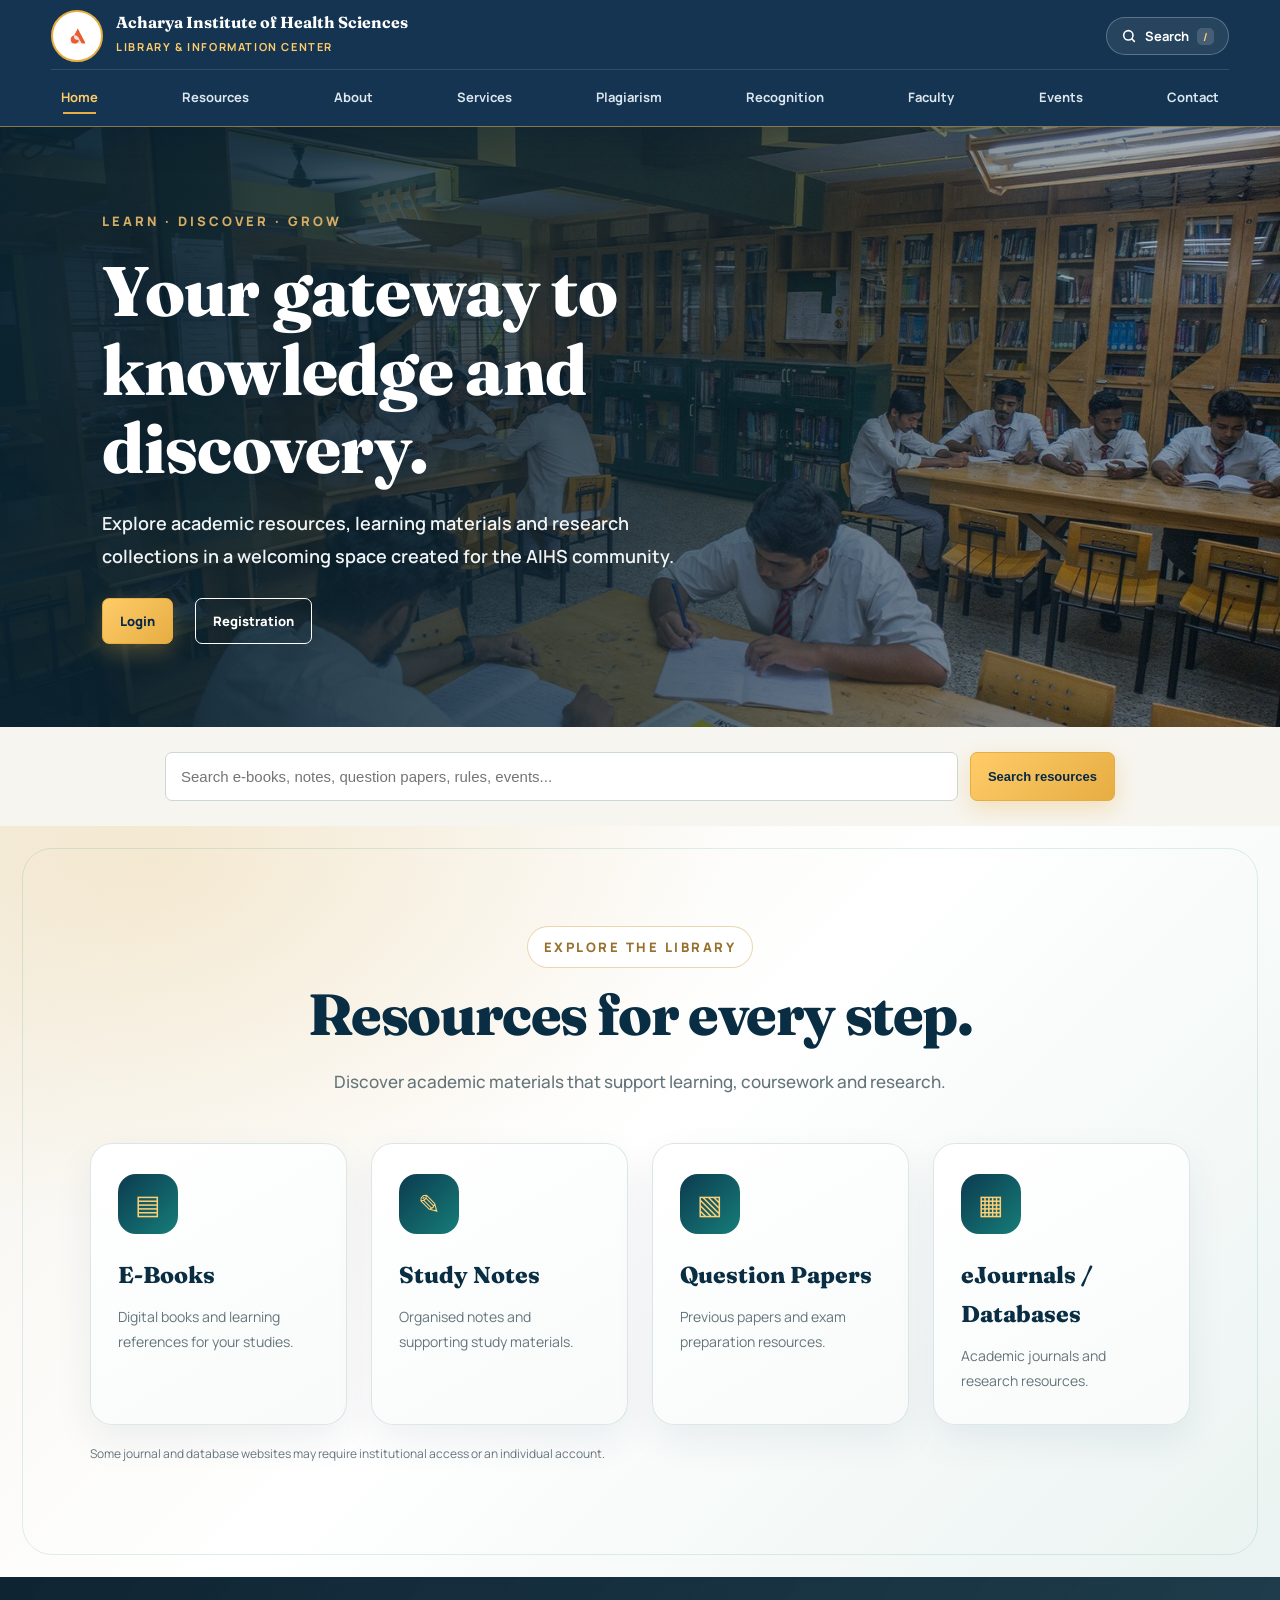
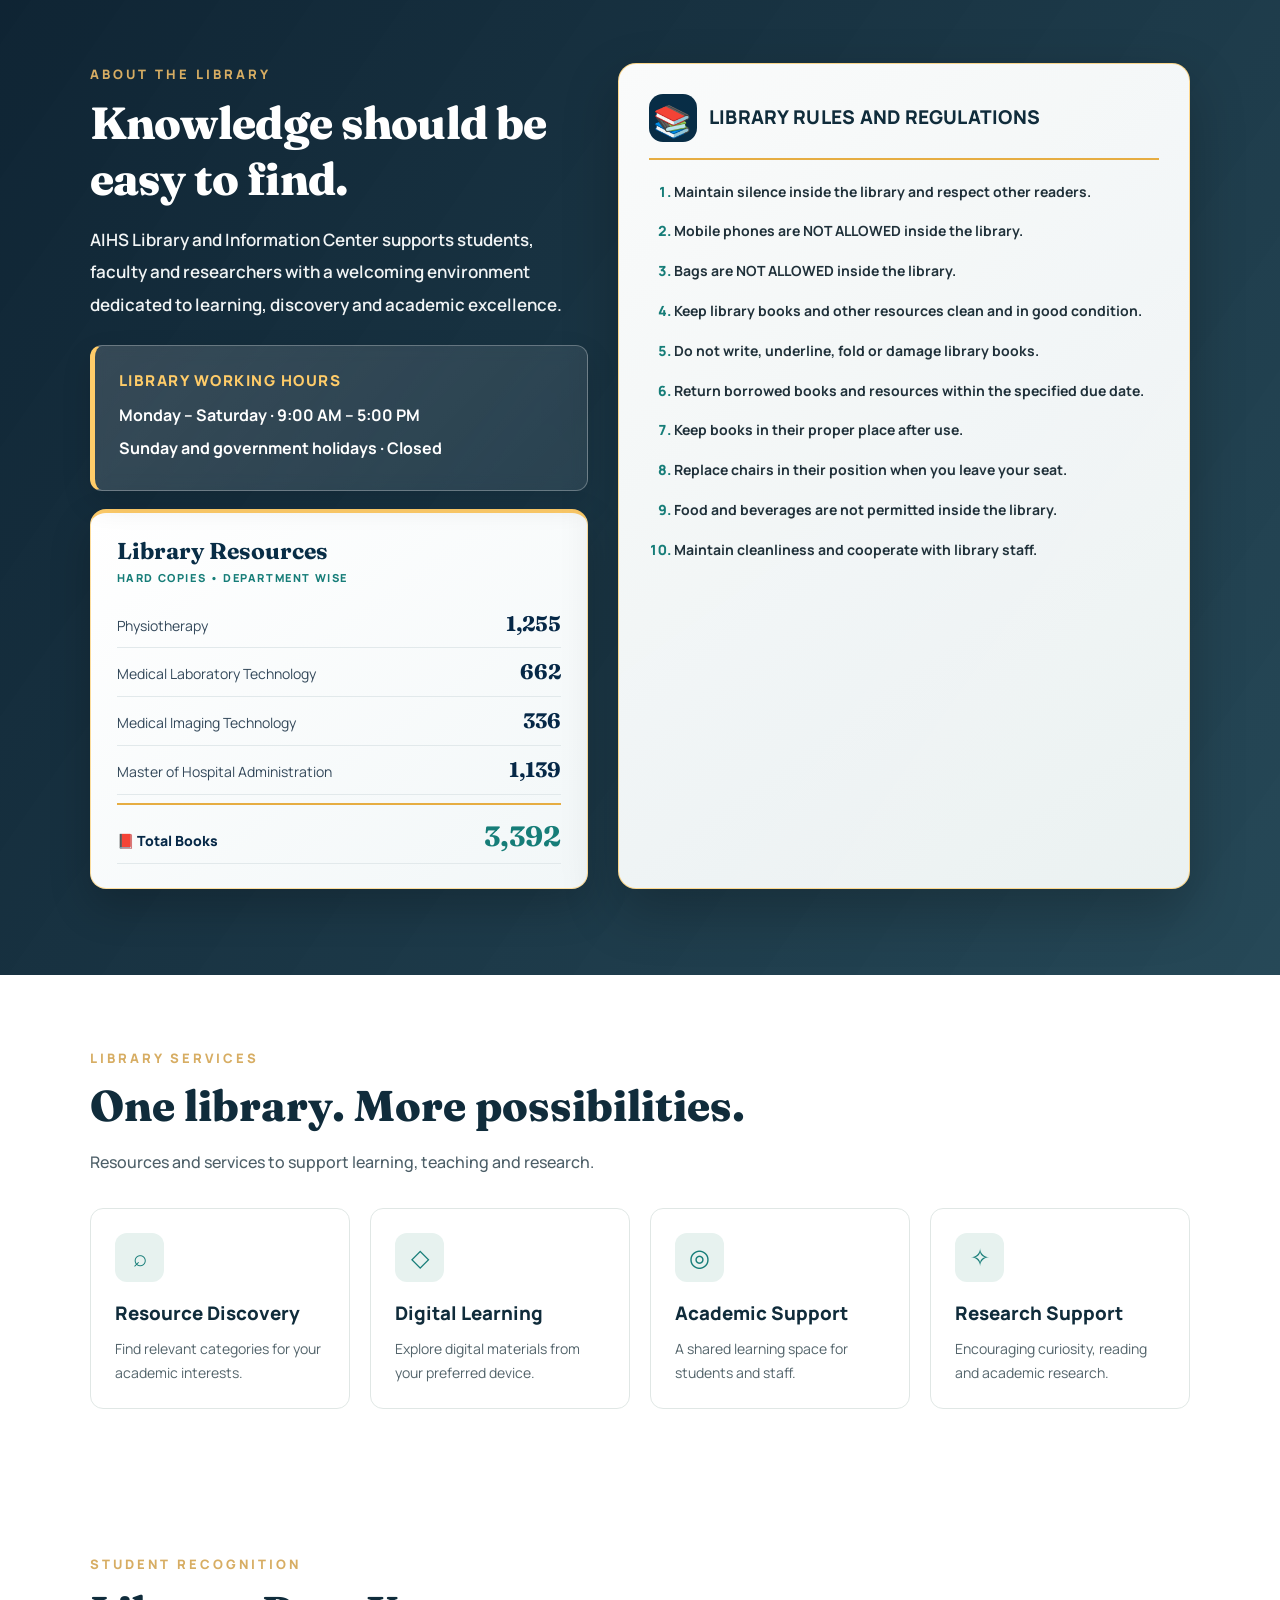
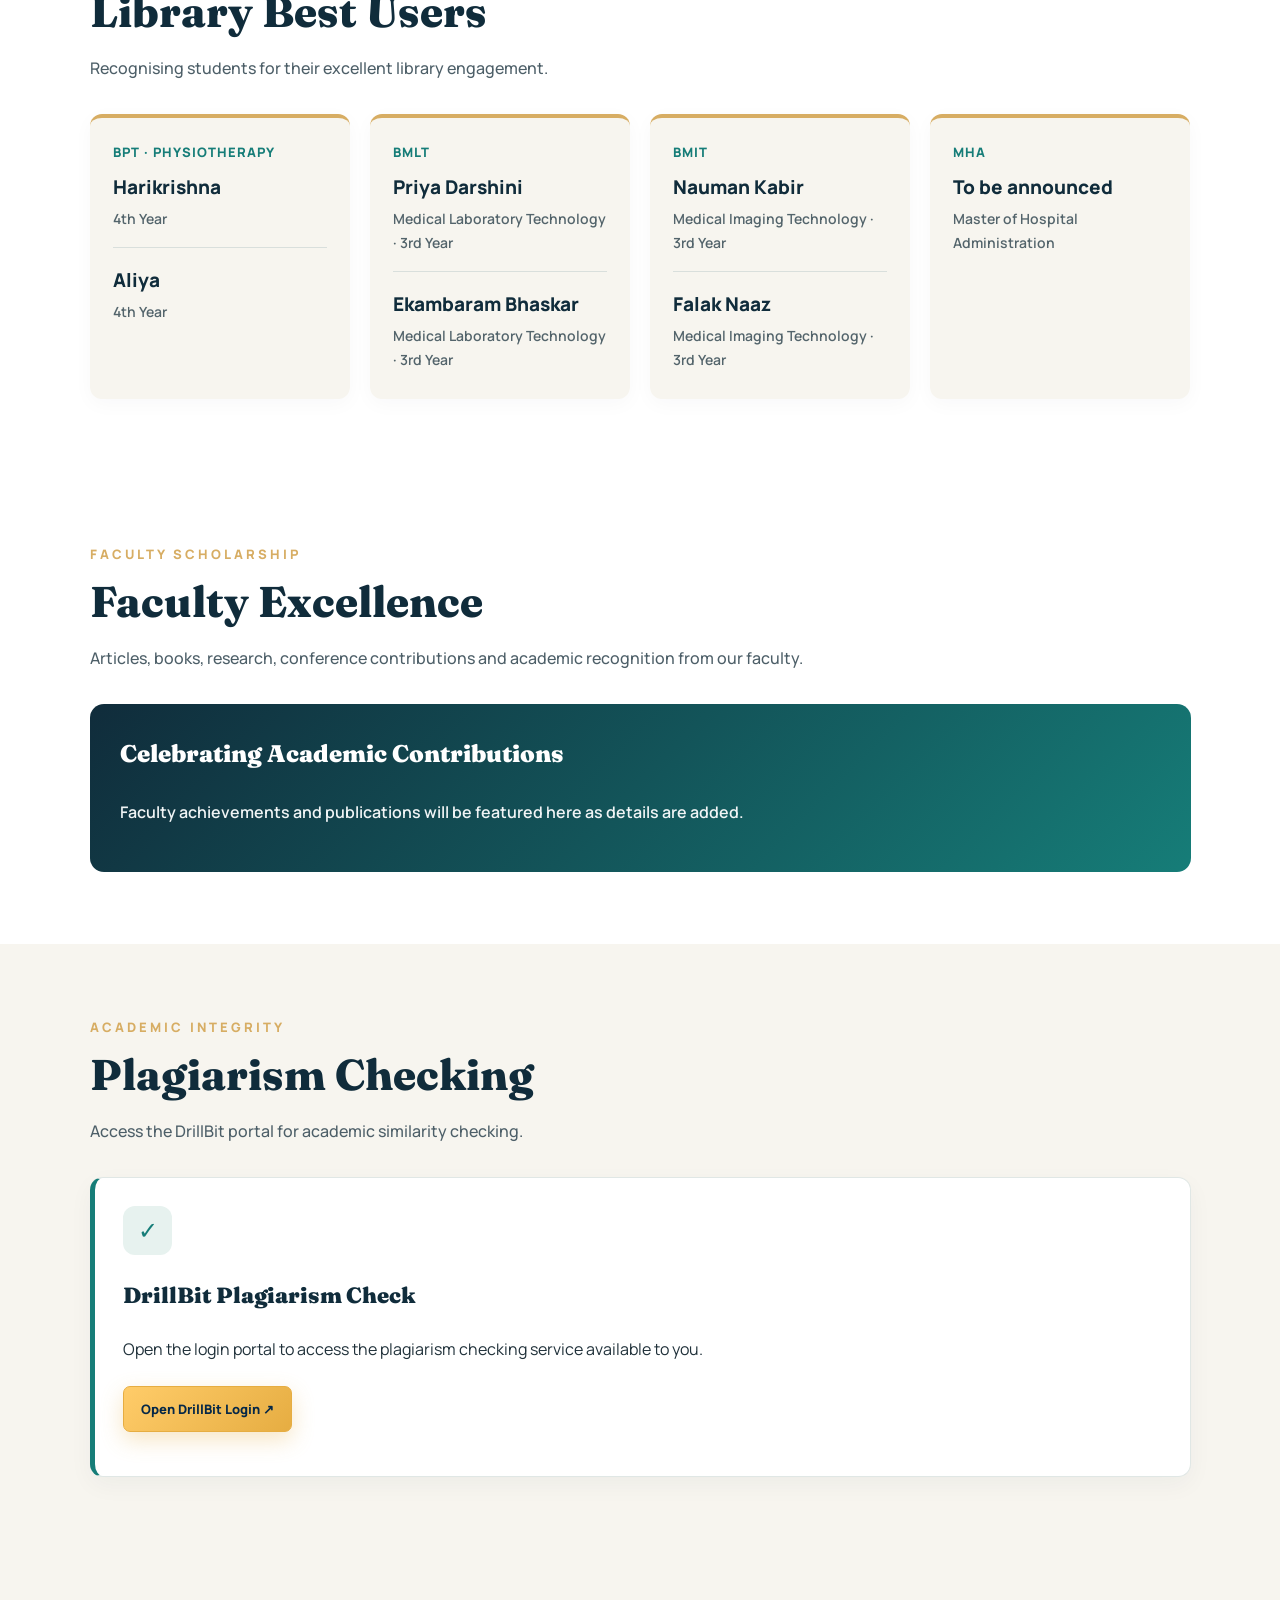
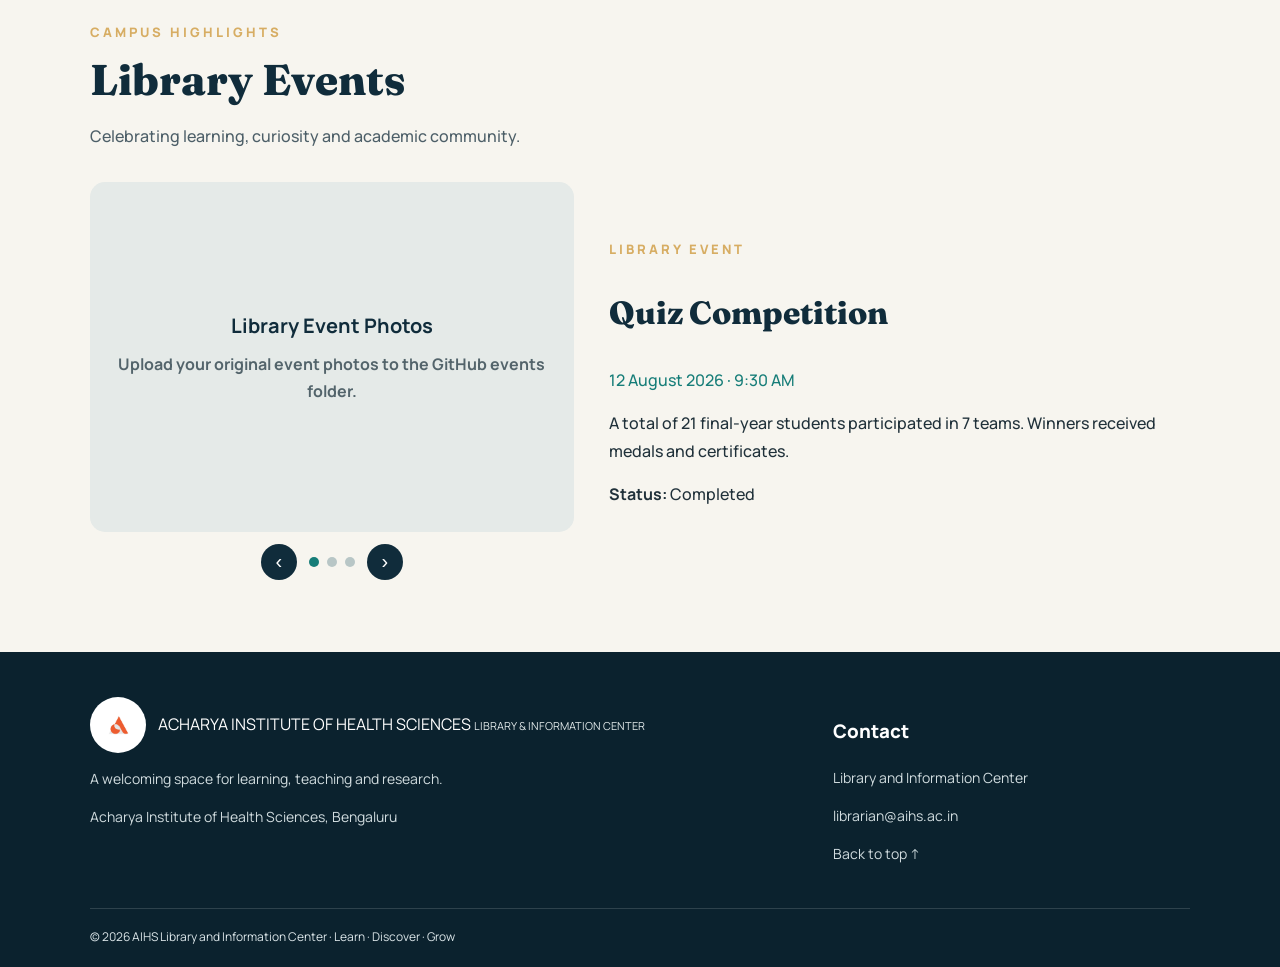
==== index.html @ c8bafb94 "Render latest admin event updates on homepage" ====
<!DOCTYPE html>
<html lang="en">
<head>
<meta charset="UTF-8">
<meta name="viewport" content="width=device-width, initial-scale=1.0">
<meta name="theme-color" content="#102c3b">
<meta name="description" content="Acharya Institute of Health Sciences Library and Information Center">
<title>AIHS Library and Information Center</title>

<style>
:root {
  --navy:#102c3b;
  --teal:#167d78;
  --gold:#d7ad63;
  --cream:#f7f5ef;
  --ink:#20313a;
  --muted:#687780;
}
* { box-sizing:border-box; }
html { scroll-behavior:smooth; scroll-padding-top:140px; }
body {
  margin:0;
  font-family:Arial,Helvetica,sans-serif;
  color:var(--ink);
  background:#fff;
  line-height:1.7;
}
a { color:inherit; text-decoration:none; }
img { max-width:100%; }

/* SHARED BUTTONS */
.btn,.nav-cta {
  display:inline-block;
  padding:11px 17px;
  background:var(--teal);
  color:#fff;
  border:1px solid var(--teal);
  border-radius:7px;
  font-size:13px;
  font-weight:800;
  cursor:pointer;
}
.nav-cta.outline {
  background:#fff;
  color:var(--navy);
  border-color:#cbd8d7;
}
.btn:hover,.nav-cta:hover { filter:brightness(.92); }

/* HERO */
.hero {
  min-height:550px;
  padding:80px 8%;
  display:flex;
  align-items:center;
  color:white;
  background:
    linear-gradient(90deg,rgba(10,35,48,.93),rgba(10,35,48,.68),rgba(10,35,48,.25)),
    url("hero1.jpg") center/cover no-repeat;
}
.hero-content { max-width:700px; }
.eyebrow {
  font-size:13px;
  letter-spacing:3px;
  font-weight:900;
  color:var(--gold);
  text-transform:uppercase;
}
h1 {
  font-family:Georgia,serif;
  font-size:clamp(40px,6vw,70px);
  line-height:1.12;
  letter-spacing:-.7px;
  font-weight:800;
  margin:20px 0;
}
.hero p {
  font-size:18px;
  line-height:1.8;
  font-weight:600;
  color:#f0f4f5;
  max-width:600px;
}
.btn.secondary {
  background:transparent;
  border-color:#fff;
  margin-left:8px;
}

/* GENERAL SECTIONS */
section { padding:72px 7%; }
.section-head {
  max-width:780px;
  margin-bottom:32px;
}
.section-head h2 {
  font-family:Georgia,serif;
  color:var(--navy);
  font-size:clamp(30px,4vw,43px);
  font-weight:800;
  line-height:1.25;
  margin:10px 0;
}
.section-head p {
  color:#4d5f68;
  font-size:16px;
  font-weight:500;
}
.search-band { padding:25px 7%; background:var(--cream); }
.search-box {
  max-width:950px;
  margin:auto;
  display:flex;
  gap:12px;
}
.search-box input {
  flex:1;
  min-width:0;
  padding:15px;
  border:1px solid #cbd8d7;
  border-radius:7px;
  font-size:15px;
}
.grid {
  display:grid;
  grid-template-columns:repeat(4,minmax(0,1fr));
  gap:20px;
}
.card {
  border:1px solid #e0e7e5;
  border-radius:13px;
  padding:24px;
  background:white;
  transition:transform .2s,box-shadow .2s;
}
.card:hover {
  transform:translateY(-4px);
  box-shadow:0 14px 35px #102c3b14;
}
.card-icon {
  width:49px;
  height:49px;
  display:grid;
  place-items:center;
  background:#e7f2ef;
  color:var(--teal);
  border-radius:12px;
  font-size:24px;
}
.card h3 {
  color:var(--navy);
  margin:16px 0 7px;
  font-weight:800;
}
.card p { font-size:14px; color:#53646b; margin:0; }
.notice { font-size:12px; color:var(--muted); margin-top:20px; }

/* ABOUT: LIBRARY IMAGE AS BACKGROUND */
.about-section {
  position:relative;
  isolation:isolate;
  background:
    linear-gradient(120deg,rgba(8,30,42,.94),rgba(8,30,42,.82)),
    url("https://images.unsplash.com/photo-1521587760476-6c12a4b040da?auto=format&fit=crop&w=1800&q=90")
    center/cover no-repeat;
  color:white;
}
.about-layout {
  display:grid;
  grid-template-columns:1fr 1.15fr;
  gap:38px;
  align-items:start;
}
.about-section .section-head h2 {
  color:#fff;
  font-size:clamp(32px,4vw,45px);
}
.about-section .section-head p {
  color:#f1f4f5;
  font-size:17px;
  font-weight:600;
  line-height:1.9;
}
.about-section .eyebrow { color:var(--gold); }
.hours {
  background:rgba(255,255,255,.10);
  border:1px solid #ffffff65;
  border-left:5px solid var(--gold);
  border-radius:12px;
  padding:25px;
  margin-top:25px;
  color:white;
  font-size:16px;
  font-weight:700;
}
.hours strong {
  display:block;
  color:var(--gold);
  font-size:19px;
  font-weight:900;
  margin-bottom:8px;
}
.hours p { margin:6px 0; }
.rules-board {
  background:rgba(255,255,255,.97);
  color:var(--ink);
  border:3px solid var(--gold);
  border-radius:14px;
  padding:26px;
  box-shadow:0 12px 32px #0003;
}
.rules-heading {
  display:flex;
  align-items:center;
  gap:12px;
  padding-bottom:16px;
  margin-bottom:12px;
  border-bottom:3px solid var(--gold);
}
.rules-icon { font-size:31px; }
.rules-heading h3 {
  color:var(--navy);
  font-size:20px;
  line-height:1.4;
  font-weight:900;
  margin:0;
}
.rules-board ol { padding-left:25px; margin:0; }
.rules-board li {
  padding:7px 0 7px 5px;
  color:#20313a;
  font-size:15px;
  line-height:1.7;
  font-weight:700;
}
.rules-board li::marker {
  color:var(--teal);
  font-weight:900;
}

/* BEST USERS */
.recognition { background:#fff; }
.user-card {
  background:var(--cream);
  border-radius:12px;
  padding:23px;
  border-top:4px solid var(--gold);
  box-shadow:0 5px 20px #102c3b08;
}
.user-card h3 {
  margin:8px 0 0;
  color:var(--navy);
  font-size:19px;
  font-weight:800;
}
.user-card p {
  margin:4px 0;
  color:#53646b;
  font-size:14px;
  font-weight:600;
}
.rank {
  color:var(--teal);
  font-size:13px;
  font-weight:900;
  letter-spacing:1px;
}
hr { border:0; border-top:1px solid #d9dfdc; margin:16px 0; }

/* FACULTY AND PLAGIARISM */
.faculty-panel {
  padding:30px;
  border-radius:14px;
  background:linear-gradient(135deg,#102c3b,#167d78);
  color:white;
}
.faculty-panel h3 {
  margin-top:0;
  font-size:24px;
  font-weight:900;
}
.faculty-panel p {
  color:#f0f4f5;
  font-size:16px;
  font-weight:600;
}
.plagiarism-panel {
  background:#fff;
  border:1px solid #e0e7e5;
  border-left:5px solid var(--teal);
  border-radius:13px;
  padding:28px;
  box-shadow:0 8px 25px #102c3b0b;
}
.plagiarism-panel h3 {
  color:var(--navy);
  font-size:22px;
  font-weight:900;
}

/* EVENTS: ORIGINAL FORMAT - IMAGE LEFT, DETAILS RIGHT */
.events-section { background:var(--cream); }
.event {
  display:grid;
  grid-template-columns:1fr 1.2fr;
  gap:35px;
  align-items:center;
}
.event-photo-frame {
  width:100%;
  height:350px;
  background:#e5eae8;
  border-radius:15px;
  overflow:hidden;
  position:relative;
}
.event-photo {
  width:100%;
  height:100%;
  display:none;
  object-fit:cover;
}
.event-photo.active { display:block; }
.event-photo-missing {
  width:100%;
  height:100%;
  padding:25px;
  display:flex;
  flex-direction:column;
  justify-content:center;
  align-items:center;
  text-align:center;
  color:#53646b;
  font-weight:700;
  background:#e5eae8;
}
.event-photo-missing strong {
  font-size:20px;
  color:var(--navy);
  margin-bottom:8px;
}
.event-photo-controls {
  display:flex;
  align-items:center;
  justify-content:center;
  gap:12px;
  padding-top:12px;
}
.event-photo-controls button {
  border:0;
  border-radius:50%;
  width:36px;
  height:36px;
  background:var(--navy);
  color:#fff;
  font-size:20px;
  cursor:pointer;
}
.event-dots { display:flex; gap:8px; }
.event-dot {
  width:10px!important;
  height:10px!important;
  padding:0;
  background:#b8c6c6!important;
}
.event-dot.active { background:var(--teal)!important; }
.event h2 {
  color:var(--navy);
  font-family:Georgia,serif;
  font-size:32px;
  font-weight:800;
}
.event-date { color:var(--teal); font-weight:900; font-size:16px; }
.event-details p { font-size:16px; font-weight:500; }

/* SERVICES */
.services-section { background:white; }

/* FOOTER */
footer {
  background:#0b222e;
  color:#dce6e9;
  padding:45px 7% 20px;
}
.footer-grid {
  display:grid;
  grid-template-columns:2fr 1fr;
  gap:30px;
}
footer h3 { color:white; font-weight:900; }
footer p,footer a { font-size:14px; color:#d1dcdf; }
footer .brand { color:white; }
footer .brand-title { color:white; font-size:16px; }
footer .brand small { color:#e0e8e9; font-size:11px; }
.copyright {
  border-top:1px solid #ffffff25;
  margin-top:28px;
  padding-top:18px;
  font-size:12px;
}
.no-results { display:none; color:#a33; font-size:14px; }

@media(max-width:1100px) {
  .grid { grid-template-columns:repeat(2,minmax(0,1fr)); }
}
@media(max-width:760px) {
  section { padding:50px 6%; }
  .hero { min-height:470px; padding:55px 6%; }
  .hero p { font-size:16px; }
  .grid,.about-layout,.event,.footer-grid { grid-template-columns:1fr; }
  .search-box { flex-direction:column; }
  .search-box input,.search-box button { width:100%; }
  .btn.secondary { margin:10px 0 0; }
  .rules-board { padding:18px; }
  .rules-board li { font-size:14px; }
  .rules-heading h3 { font-size:17px; }
  .event-photo-frame { height:260px; }
  .event h2 { font-size:27px; }
  .about-layout { gap:25px; }
}



/* ===== PREMIUM HEADER, SEARCH, MOTION ===== */
html{scroll-padding-top:96px}
body{font-family:"Manrope",Arial,sans-serif}
.hero h1,.section-head h2,.event h2,.faculty-panel h3,.plagiarism-panel h3{font-family:"Fraunces",Georgia,serif}
.util{background:#031d35;color:#b9c7d3;font-size:12px}
.util-in{max-width:1500px;margin:auto;padding:7px 4%;display:flex;justify-content:space-between;gap:12px}
.util a:hover{color:#ffcc69}
.ph{position:sticky;top:0;z-index:1000;background:rgba(6,40,71,.94);backdrop-filter:blur(14px) saturate(140%);border-bottom:1px solid rgba(230,173,66,.55);box-shadow:0 10px 30px rgba(3,29,53,.25)}
.ph-in{max-width:1500px;margin:auto;padding:10px 4%;display:flex;align-items:center;gap:24px}
.ph-brand{display:flex;align-items:center;gap:13px;color:#fff;flex-shrink:0}
.ph-brand img{width:52px;height:52px;border-radius:50%;background:#fff;object-fit:contain;padding:3px;border:2px solid #e6ad42}
.ph-brand b{display:block;font-family:"Fraunces",Georgia,serif;font-size:16px;line-height:1.2}
.ph-brand small{color:#ffcc69;font-size:11px;letter-spacing:1.6px;text-transform:uppercase;font-weight:700}
.ph-nav{display:flex;gap:2px;margin:0 auto}
.ph-nav a{position:relative;padding:10px 12px;color:#dbe6ee;font-size:13.5px;font-weight:700;white-space:nowrap;transition:color .2s}
.ph-nav a::after{content:"";position:absolute;left:12px;right:100%;bottom:3px;height:2px;background:#e6ad42;transition:right .25s}
.ph-nav a:hover,.ph-nav a.on{color:#ffcc69}
.ph-nav a:hover::after,.ph-nav a.on::after{right:12px}
.ph-actions{display:flex;align-items:center;gap:10px;flex-shrink:0}
.ph-search{display:flex;align-items:center;gap:8px;padding:9px 14px;border:1px solid rgba(255,255,255,.25);border-radius:30px;background:rgba(255,255,255,.08);color:#fff;font:700 13px "Manrope",Arial,sans-serif;cursor:pointer;transition:background .2s}
.ph-search:hover{background:rgba(255,255,255,.18)}
.ph-search kbd{font:700 11px "Manrope",Arial,sans-serif;padding:1px 6px;border-radius:5px;background:rgba(255,255,255,.15);color:#ffcc69}
.ph-link{color:#fff;font-size:13.5px;font-weight:700;padding:9px 6px}
.ph-link:hover{color:#ffcc69}
.ph-cta{padding:10px 18px;border-radius:30px;background:linear-gradient(135deg,#ffcc69,#e6ad42);color:#062847;font-size:13.5px;font-weight:800;box-shadow:0 6px 18px rgba(230,173,66,.35);transition:transform .2s}
.ph-cta:hover{transform:translateY(-2px)}
.mobile-menu-btn,.mobile-nav{display:none}
footer .brand{display:flex;align-items:center;gap:12px}
footer .brand-logo{width:56px;height:56px;border-radius:50%;background:#fff;object-fit:contain;padding:3px}
footer .brand-copy{display:block}
@media(max-width:1180px){
 .ph-nav,.ph-link,.ph-cta{display:none}
 .ph-actions{margin-left:auto}
 .mobile-menu-btn{display:inline-flex;width:42px;height:42px;align-items:center;justify-content:center;border:1px solid rgba(230,173,66,.6);border-radius:10px;background:transparent;color:#ffcc69;font-size:22px;cursor:pointer}
 .mobile-nav.open{display:flex;flex-direction:column;padding:6px 5% 16px;border-top:1px solid rgba(255,255,255,.1)}
 .mobile-nav a{padding:13px 6px;color:#fff;font-weight:700;border-bottom:1px solid rgba(255,255,255,.08)}
}
@media(max-width:700px){.util{display:none}.ph-brand b{font-size:13px}.ph-brand small{font-size:9.5px;letter-spacing:1px}.ph-brand img{width:44px;height:44px}.ph-search .lbl,.ph-search kbd{display:none}.ph-search{padding:10px}.ph-in{gap:10px}}
.hero{min-height:600px}
.hero h1{text-shadow:0 2px 24px rgba(3,29,53,.5)}
.btn,.nav-cta{background:linear-gradient(135deg,#ffcc69,#e6ad42);border-color:#e6ad42;color:#062847;box-shadow:0 8px 22px rgba(230,173,66,.3);transition:transform .25s,box-shadow .25s}
.btn:hover{transform:translateY(-3px);filter:none}
.btn.secondary{background:transparent;color:#fff;box-shadow:none}
.sx{position:fixed;inset:0;z-index:2000;display:none;align-items:flex-start;justify-content:center;padding:11vh 16px 0;background:rgba(3,29,53,.6);backdrop-filter:blur(6px)}
.sx.open{display:flex}
.sx-box{width:100%;max-width:640px;background:#fff;border-radius:16px;box-shadow:0 30px 80px rgba(0,0,0,.4);overflow:hidden;border-top:4px solid #e6ad42}
.sx-box input{width:100%;border:0;outline:0;padding:20px 22px;font:600 17px "Manrope",Arial,sans-serif;color:#102b4c;border-bottom:1px solid #e6ebee}
.sx-list{max-height:52vh;overflow:auto;margin:0;padding:6px;list-style:none}
.sx-list li{display:flex;gap:12px;padding:11px 14px;border-radius:10px;cursor:pointer}
.sx-list li.on,.sx-list li:hover{background:#f7f1e3}
.sx-k{flex-shrink:0;min-width:78px;font-size:11px;font-weight:800;color:#167d78;padding-top:3px}
.sx-t{font-weight:800;color:#062847;font-size:15px;line-height:1.4}
.sx-d{font-size:13px;color:#5b6b75;line-height:1.5}
.sx-empty{padding:22px;color:#5b6b75;font-size:14px;cursor:default}
.rv{opacity:0;transform:perspective(1100px) rotateX(22deg) translateY(46px) scale(.97);transform-origin:50% 100%;transition:opacity .8s ease,transform .9s cubic-bezier(.2,.8,.2,1)}
.rv.in{opacity:1;transform:none}
.tilt{position:relative;transform-style:preserve-3d;transform:perspective(900px) rotateX(var(--rx,0deg)) rotateY(var(--ry,0deg));transition:transform .25s ease,box-shadow .25s;will-change:transform}
.tilt:hover{transform:perspective(900px) rotateX(var(--rx,0deg)) rotateY(var(--ry,0deg)) translateZ(14px);box-shadow:0 26px 50px rgba(6,40,71,.18)}
.tilt::before{content:"";position:absolute;inset:0;border-radius:inherit;pointer-events:none;opacity:0;transition:opacity .25s;background:radial-gradient(circle at var(--gx,50%) var(--gy,50%),rgba(230,173,66,.22),transparent 55%)}
.tilt:hover::before{opacity:1}
.tilt .card-icon{transform:translateZ(34px)}
.tilt h3,.tilt .rank{transform:translateZ(20px)}
@media(prefers-reduced-motion:reduce){.rv{opacity:1;transform:none;transition:none}.tilt,.tilt:hover{transform:none}}

/* PREMIUM RESOURCES SECTION */
#resources{position:relative;isolation:isolate;overflow:hidden;padding:100px 7%;background:radial-gradient(ellipse at 12% 5%,rgba(230,173,66,.18),transparent 36%),linear-gradient(135deg,#f5f3ec,#fff 48%,#eaf3f1)}
#resources:before{content:"";position:absolute;inset:22px;border:1px solid rgba(22,125,120,.13);border-radius:30px;pointer-events:none}
#resources .section-head{max-width:850px;margin:0 auto 46px;text-align:center}
#resources .eyebrow{display:inline-block;padding:9px 16px;border:1px solid #d7ad6380;border-radius:99px;background:#fff;color:#98702e;letter-spacing:2.5px}
#resources .section-head h2{font-size:clamp(38px,5vw,58px);color:#092d43;letter-spacing:-1.4px}
#resources .section-head p{font-size:17px;color:#64747a}
#resources .grid{max-width:1400px;margin:auto;gap:24px;position:relative}
#resources .card{min-height:245px;padding:30px 27px;border:1px solid #0d424f20;border-radius:22px;background:linear-gradient(150deg,#fff,#f8fbfa);box-shadow:0 15px 38px #06284712;position:relative;overflow:hidden}
#resources .card:hover{transform:translateY(-8px);border-color:#d7ad63;box-shadow:0 24px 55px #06284724}
#resources .card-icon{width:60px;height:60px;border-radius:18px;background:linear-gradient(135deg,#0c3b50,#167d78);color:#ffcf75;font-size:27px}
#resources .card h3{font-family:"Fraunces",Georgia,serif;font-size:23px;margin:22px 0 9px;color:#092d43}
#resources .card p{font-size:14px;line-height:1.8;color:#65757b}
.qr-panel{display:grid;grid-template-columns:1fr 130px;align-items:center;gap:14px}
.qr-panel h4{font-family:"Fraunces",Georgia,serif}
.qr-kicker{font-size:10px;letter-spacing:1.5px;font-weight:900;color:#b58a42}
.qr-panel .qr-copy p,.qr-panel p{font-size:13px;line-height:1.7}
.qr-panel ul{padding-left:18px;font-size:12px;line-height:1.8}
.qr-image{width:125px;height:125px;object-fit:contain;padding:6px;background:#fff;border-radius:10px}
@media(max-width:760px){#resources{padding:65px 6%}#resources:before{inset:10px}#resources .grid{grid-template-columns:1fr}#resources .card{min-height:190px}.qr-panel{grid-template-columns:1fr 105px;gap:10px}.qr-image{width:100px;height:100px}}

/* Refined full-width navigation and polished About section */
@media(min-width:1181px){
  html{scroll-padding-top:142px}
  .ph-in{flex-wrap:wrap;gap:7px 18px;padding-top:10px;padding-bottom:0}
  .ph-brand{flex:1 1 auto}
  .ph-actions{order:2}
  .ph-nav{order:3;flex:0 0 100%;width:100%;justify-content:space-between;margin:0;padding:7px 0 9px;border-top:1px solid rgba(255,255,255,.13)}
  .ph-nav a{padding:9px 10px;font-size:13px}
}
.about-section{padding-top:86px;padding-bottom:86px;background-image:linear-gradient(125deg,rgba(5,27,43,.96),rgba(8,47,64,.88)),url("https://images.unsplash.com/photo-1521587760476-6c12a4b040da?auto=format&fit=crop&w=1800&q=90");background-position:center;background-size:cover}
.about-layout{gap:30px;align-items:stretch}
.about-section .section-head{margin-bottom:24px}
.about-section .section-head h2{letter-spacing:-.7px}
.about-section .hours{margin-top:18px;padding:22px 24px;background:linear-gradient(135deg,rgba(255,255,255,.15),rgba(255,255,255,.07));border:1px solid rgba(255,255,255,.28);border-left:5px solid #ffcc69;box-shadow:0 12px 30px rgba(0,0,0,.12);backdrop-filter:blur(8px)}
.about-section .hours strong{font-size:15px;letter-spacing:1.5px;color:#ffcc69}
#hardBox{margin-top:18px;padding:24px 26px;border:1px solid rgba(255,204,105,.65);border-top:4px solid #ffcc69;border-radius:16px;background:linear-gradient(145deg,#fff,#f2f7f8);box-shadow:0 18px 42px rgba(0,0,0,.2)}
#hardBox h4{font-size:23px;color:#082d46}
#hardBox .sub{font-size:11px;letter-spacing:1.6px;color:#167d78}
#hardBox .n{padding:10px 0;font-size:14px;border-bottom:1px solid #e2e9eb}
#hardBox .n b{font-size:21px}
#hardBox .n.tot{margin-top:8px;padding-top:14px;border-top:2px solid #e6ad42}
#hardBox .n.tot b{font-size:28px;color:#167d78}
.rules-board{height:100%;padding:30px;border:1px solid rgba(255,204,105,.75);border-radius:18px;background:linear-gradient(145deg,rgba(255,255,255,.98),rgba(241,247,247,.97));box-shadow:0 22px 55px rgba(0,0,0,.24)}
.rules-heading{border-bottom:2px solid #e6ad42}
.rules-icon{width:48px;height:48px;display:grid;place-items:center;border-radius:14px;background:#082d46;color:#ffcc69}
.rules-heading h3{font-size:19px;letter-spacing:.3px}
.rules-board li{padding:8px 0;font-size:14px}
@media(max-width:760px){.about-section{padding-top:58px;padding-bottom:58px}.rules-board{height:auto;padding:20px}#hardBox{padding:20px}}

</style>
<link rel="preconnect" href="https://fonts.googleapis.com">
<link rel="preconnect" href="https://fonts.gstatic.com" crossorigin>
<link href="https://fonts.googleapis.com/css2?family=Fraunces:opsz,wght@9..144,600;9..144,800&family=Manrope:wght@500;600;700;800&display=swap" rel="stylesheet">
</head>

<body>
<header class="ph">
  <div class="ph-in">
    <a class="ph-brand" href="#home" aria-label="AIHS Library home">
      <img src="logo.jpg" alt="AIHS logo">
      <span><b>Acharya Institute of Health Sciences</b><small>Library &amp; Information Center</small></span>
    </a>
    <nav class="ph-nav" aria-label="Main navigation">
      <a href="#home">Home</a><a href="#resources">Resources</a><a href="#about">About</a><a href="#services">Services</a><a href="#plagiarism">Plagiarism</a><a href="#recognition">Recognition</a><a href="#faculty">Faculty</a><a href="#events">Events</a><a href="#contact">Contact</a>
    </nav>
    <div class="ph-actions">
      <button class="ph-search" id="openSearch" type="button" aria-label="Search the library">
        <svg width="16" height="16" viewBox="0 0 24 24" fill="none" stroke="currentColor" stroke-width="2.4" stroke-linecap="round"><circle cx="11" cy="11" r="7"/><path d="M20 20l-3.5-3.5"/></svg>
        <span class="lbl">Search</span><kbd>/</kbd>
      </button>
    </div>
    <button class="mobile-menu-btn" id="mobileMenuBtn" type="button" aria-label="Open navigation menu" aria-expanded="false" aria-controls="mobileNav">&#9776;</button>
  </div>
  <div class="mobile-nav" id="mobileNav">
    <a href="#home">Home</a><a href="#resources">Resources</a><a href="#about">About Library</a><a href="#services">Services</a><a href="#plagiarism">Plagiarism</a><a href="#recognition">Recognition</a><a href="#faculty">Faculty Excellence</a><a href="#events">Library Events</a><a href="#contact">Contact</a>
  </div>
</header>

<main>

<section class="hero" id="home">
  <div class="hero-content">
    <div class="eyebrow">Learn · Discover · Grow</div>
    <h1>Your gateway to knowledge and discovery.</h1>
    <p>Explore academic resources, learning materials and research collections in a welcoming space created for the AIHS community.</p>
    <div class="hero-actions" style="display:flex;flex-wrap:wrap;gap:14px;margin-top:26px">
      <a class="btn" href="login.html">Login</a>
      <a class="btn secondary" href="register.html">Registration</a>
    </div>
  </div>
</section>

<div class="search-band">
  <form class="search-box" id="searchForm">
    <input id="resourceSearch" type="search"
           placeholder="Search e-books, notes, question papers, rules, events..."
           aria-label="Search library resources">
    <button class="btn" type="submit">Search resources</button>
  </form>
  <p class="no-results" id="searchMessage">No matching resource category found. Try another keyword.</p>
</div>

<section id="resources">
  <div class="section-head">
    <div class="eyebrow">Explore the library</div>
    <h2>Resources for every step.</h2>
    <p>Discover academic materials that support learning, coursework and research.</p>
  </div>
  <div class="grid">
    <a class="card searchable" href="#contact">
      <div class="card-icon">▤</div>
      <h3>E-Books</h3>
      <p>Digital books and learning references for your studies.</p>
    </a>
    <a class="card searchable" href="#contact">
      <div class="card-icon">✎</div>
      <h3>Study Notes</h3>
      <p>Organised notes and supporting study materials.</p>
    </a>
    <a class="card searchable" href="#contact">
      <div class="card-icon">▧</div>
      <h3>Question Papers</h3>
      <p>Previous papers and exam preparation resources.</p>
    </a>
    <a class="card searchable" href="#contact">
      <div class="card-icon">▦</div>
      <h3>eJournals / Databases</h3>
      <p>Academic journals and research resources.</p>
    </a>
  </div>
  <div class="rl" id="externalResourceSection" hidden>
    <h3>Journals & Databases</h3>
    <p>Open the official website to search and download available research articles.</p>
    <div id="externalResourceList"></div>
  </div>
  <p class="notice">Some journal and database websites may require institutional access or an individual account.</p>
</section>

<section class="about-section" id="about">
  <div class="about-layout">
    <div>
      <div class="eyebrow">About the Library</div>
      <div class="section-head">
        <h2>Knowledge should be easy to find.</h2>
        <p id="aboutIntro">AIHS Library and Information Center supports students, faculty and researchers with a welcoming environment dedicated to learning, discovery and academic excellence.</p>
      </div>

      <div class="hours">
        <strong>LIBRARY WORKING HOURS</strong>
        <p>Monday – Saturday · 9:00 AM – 5:00 PM</p>
        <p>Sunday and government holidays · Closed</p>
      </div>
      <div class="hard" id="hardBox">
        <h4>Library Resources</h4><p class="sub">HARD COPIES &bull; DEPARTMENT WISE</p>
        <div class="n"><span>Physiotherapy</span><b data-k="hdPhysio">1,255</b></div>
        <div class="n"><span>Medical Laboratory Technology</span><b data-k="hdMlt">662</b></div>
        <div class="n"><span>Medical Imaging Technology</span><b data-k="hdMit">336</b></div>
        <div class="n"><span>Master of Hospital Administration</span><b data-k="hdMha">1,139</b></div>
        <div class="n tot"><span>&#128213; Total Books</span><b id="hdTotal">3,392</b></div>
      </div>
    </div>

    <div class="rules-board">
      <div class="rules-heading">
        <span class="rules-icon">📚</span>
        <h3>LIBRARY RULES AND REGULATIONS</h3>
      </div>
      <ol>
        <li>Maintain silence inside the library and respect other readers.</li>
        <li>Mobile phones are <strong>NOT ALLOWED</strong> inside the library.</li>
        <li>Bags are <strong>NOT ALLOWED</strong> inside the library.</li>
        <li>Keep library books and other resources clean and in good condition.</li>
        <li>Do not write, underline, fold or damage library books.</li>
        <li>Return borrowed books and resources within the specified due date.</li>
        <li>Keep books in their proper place after use.</li>
        <li>Replace chairs in their position when you leave your seat.</li>
        <li>Food and beverages are not permitted inside the library.</li>
        <li>Maintain cleanliness and cooperate with library staff.</li>
      </ol>
    </div>
  </div>
</section>

<section class="services-section" id="services">
  <div class="section-head">
    <div class="eyebrow">Library Services</div>
    <h2>One library. More possibilities.</h2>
    <p>Resources and services to support learning, teaching and research.</p>
  </div>
  <div class="grid">
    <div class="card">
      <div class="card-icon">⌕</div>
      <h3>Resource Discovery</h3>
      <p>Find relevant categories for your academic interests.</p>
    </div>
    <div class="card">
      <div class="card-icon">◇</div>
      <h3>Digital Learning</h3>
      <p>Explore digital materials from your preferred device.</p>
    </div>
    <div class="card">
      <div class="card-icon">◎</div>
      <h3>Academic Support</h3>
      <p>A shared learning space for students and staff.</p>
    </div>
    <div class="card">
      <div class="card-icon">✧</div>
      <h3>Research Support</h3>
      <p>Encouraging curiosity, reading and academic research.</p>
    </div>
  </div>
</section>

<section class="recognition" id="recognition">
  <div class="section-head">
    <div class="eyebrow">Student Recognition</div>
    <h2>Library Best Users</h2>
    <p>Recognising students for their excellent library engagement.</p>
  </div>
  <div class="grid" id="bestGrid">
    <div class="user-card">
      <div class="rank">BPT · PHYSIOTHERAPY</div>
      <h3>Harikrishna</h3>
      <p>4th Year</p>
      <hr>
      <h3>Aliya</h3>
      <p>4th Year</p>
    </div>
    <div class="user-card">
      <div class="rank">BMLT</div>
      <h3>Priya Darshini</h3>
      <p>Medical Laboratory Technology · 3rd Year</p>
      <hr>
      <h3>Ekambaram Bhaskar</h3>
      <p>Medical Laboratory Technology · 3rd Year</p>
    </div>
    <div class="user-card">
      <div class="rank">BMIT</div>
      <h3>Nauman Kabir</h3>
      <p>Medical Imaging Technology · 3rd Year</p>
      <hr>
      <h3>Falak Naaz</h3>
      <p>Medical Imaging Technology · 3rd Year</p>
    </div>
    <div class="user-card">
      <div class="rank">MHA</div>
      <h3>To be announced</h3>
      <p>Master of Hospital Administration</p>
    </div>
  </div>
</section>

<section id="faculty">
  <div class="section-head">
    <div class="eyebrow">Faculty Scholarship</div>
    <h2>Faculty Excellence</h2>
    <p>Articles, books, research, conference contributions and academic recognition from our faculty.</p>
  </div>
  <div class="faculty-panel">
    <h3>Celebrating Academic Contributions</h3>
    <p>Faculty achievements and publications will be featured here as details are added.</p>
  </div>
</section>

<section id="plagiarism" style="background:var(--cream)">
  <div class="section-head">
    <div class="eyebrow">Academic Integrity</div>
    <h2>Plagiarism Checking</h2>
    <p>Access the DrillBit portal for academic similarity checking.</p>
  </div>
  <div class="plagiarism-panel">
    <div class="card-icon">✓</div>
    <h3>DrillBit Plagiarism Check</h3>
    <p>Open the login portal to access the plagiarism checking service available to you.</p>
    <p style="margin-top:22px">
      <a class="btn"
         href="https://www.drillbitplagiarismcheck.com/auth/login"
         target="_blank"
         rel="noopener noreferrer">Open DrillBit Login ↗</a>
    </p>
  </div>
</section>

<section class="events-section" id="events">
  <div class="section-head">
    <div class="eyebrow">Campus Highlights</div>
    <h2>Library Events</h2>
    <p>Celebrating learning, curiosity and academic community.</p>
  </div>

  <div class="event">
    <div>
      <div class="event-photo-frame" id="eventPhotoFrame">
        <img class="event-photo active"
             src="https://raw.githubusercontent.com/AIHS-dls/aihs-library-and-information-center/main/event1.jpg"
             alt="Original Quiz Competition photo 1">
        <img class="event-photo"
             src="https://raw.githubusercontent.com/AIHS-dls/aihs-library-and-information-center/main/event2.jpg"
             alt="Original Quiz Competition photo 2">
        <img class="event-photo"
             src="https://raw.githubusercontent.com/AIHS-dls/aihs-library-and-information-center/main/event3.jpg"
             alt="Original Quiz Competition photo 3">
        <div class="event-photo-missing" id="eventPhotoMissing">
          <strong>Library Event Photos</strong>
          Upload your original event photos to the GitHub events folder.
        </div>
      </div>
      <div class="event-photo-controls">
        <button type="button" id="prevEventPhoto" aria-label="Previous photo">‹</button>
        <div class="event-dots">
          <button class="event-dot active" data-slide="0" type="button" aria-label="Photo 1"></button>
          <button class="event-dot" data-slide="1" type="button" aria-label="Photo 2"></button>
          <button class="event-dot" data-slide="2" type="button" aria-label="Photo 3"></button>
        </div>
        <button type="button" id="nextEventPhoto" aria-label="Next photo">›</button>
      </div>
    </div>

    <div class="event-details">
      <div class="eyebrow">Library Event</div>
      <h2>Quiz Competition</h2>
      <p class="event-date">12 August 2026 · 9:30 AM</p>
      <p>A total of 21 final-year students participated in 7 teams. Winners received medals and certificates.</p>
      <p><strong>Status:</strong> Completed</p>
    </div>
  </div>
</section>

</main>

<footer id="contact">
  <div class="footer-grid">
    <div>
      <a class="brand" href="#home">
        <img class="brand-logo" src="logo.jpg" alt="AIHS Logo">
        <span class="brand-copy">
          <span class="brand-title">ACHARYA INSTITUTE OF HEALTH SCIENCES</span>
          <small>LIBRARY &amp; INFORMATION CENTER</small>
        </span>
      </a>
      <p>A welcoming space for learning, teaching and research.</p>
      <p>Acharya Institute of Health Sciences, Bengaluru</p>
    </div>
    <div>
      <h3>Contact</h3>
      <p>Library and Information Center</p>
      <p><a href="mailto:librarian@aihs.ac.in">librarian@aihs.ac.in</a></p>
      <p><a href="#home">Back to top ↑</a></p>
    </div>
  </div>
  <div class="copyright">
    © 2026 AIHS Library and Information Center · Learn · Discover · Grow
  </div>
</footer>

<script>
/* HERO IMAGE SLIDER */
const heroImages = ["hero1.jpg", "hero2.jpg", "hero3.jpg"];
let heroIndex = 0;
const hero = document.querySelector(".hero");

function changeHeroBackground() {
  heroIndex = (heroIndex + 1) % heroImages.length;
  hero.style.backgroundImage =
    'linear-gradient(90deg,rgba(10,35,48,.93),rgba(10,35,48,.68),rgba(10,35,48,.25)),url("' +
    heroImages[heroIndex] + '")';
}
setInterval(changeHeroBackground, 5000);

/* EVENT PHOTO SLIDER */
const eventPhotos = [...document.querySelectorAll(".event-photo")];
const eventDots = [...document.querySelectorAll(".event-dot")];
const missingNotice = document.getElementById("eventPhotoMissing");
let eventIndex = 0;
let eventTimer;

function photoExists(img) {
  return img.dataset.loaded === "yes";
}

function showEventPhoto(index) {
  eventIndex = (index + eventPhotos.length) % eventPhotos.length;

  eventPhotos.forEach((img, i) => {
    img.classList.toggle("active", i === eventIndex && photoExists(img));
  });

  eventDots.forEach((dot, i) => {
    dot.classList.toggle("active", i === eventIndex);
  });

  const anyPhoto = eventPhotos.some(photoExists);
  missingNotice.style.display = anyPhoto ? "none" : "flex";

  if (!photoExists(eventPhotos[eventIndex]) && anyPhoto) {
    const nextAvailable = eventPhotos.findIndex(photoExists);
    if (nextAvailable >= 0) {
      eventIndex = nextAvailable;
      eventPhotos.forEach((img, i) => {
        img.classList.toggle("active", i === eventIndex && photoExists(img));
      });
      eventDots.forEach((dot, i) => {
        dot.classList.toggle("active", i === eventIndex);
      });
    }
  }
}

eventPhotos.forEach(img => {
  img.addEventListener("load", function() {
    img.dataset.loaded = "yes";
    showEventPhoto(eventIndex);
  });
  img.addEventListener("error", function() {
    img.dataset.loaded = "no";
    img.classList.remove("active");
    showEventPhoto(eventIndex);
  });
  if (img.complete && img.naturalWidth > 0) {
    img.dataset.loaded = "yes";
  }
});

function startEventTimer() {
  clearInterval(eventTimer);
  eventTimer = setInterval(() => {
    if (eventPhotos.some(photoExists)) showEventPhoto(eventIndex + 1);
  }, 4000);
}

document.getElementById("prevEventPhoto").addEventListener("click", function() {
  showEventPhoto(eventIndex - 1);
  startEventTimer();
});
document.getElementById("nextEventPhoto").addEventListener("click", function() {
  showEventPhoto(eventIndex + 1);
  startEventTimer();
});
eventDots.forEach(dot => {
  dot.addEventListener("click", function() {
    showEventPhoto(Number(dot.dataset.slide));
    startEventTimer();
  });
});

showEventPhoto(0);
startEventTimer();

  
/* Premium header: mobile menu and search */

const mobileMenuBtn = document.getElementById("mobileMenuBtn");
const mobileNav = document.getElementById("mobileNav");

if (mobileMenuBtn && mobileNav) {
  mobileMenuBtn.addEventListener("click", () => {
    const isOpen = mobileNav.classList.toggle("open");

    mobileMenuBtn.setAttribute("aria-expanded", String(isOpen));
    mobileMenuBtn.setAttribute(
      "aria-label",
      isOpen ? "Close navigation menu" : "Open navigation menu"
    );
    mobileMenuBtn.textContent = isOpen ? "×" : "☰";
  });

  mobileNav.querySelectorAll("a").forEach((link) => {
    link.addEventListener("click", () => {
      mobileNav.classList.remove("open");
      mobileMenuBtn.setAttribute("aria-expanded", "false");
      mobileMenuBtn.setAttribute("aria-label", "Open navigation menu");
      mobileMenuBtn.textContent = "☰";
    });
  });
}

const headerSearchBtn = document.getElementById("headerSearchBtn");

if (headerSearchBtn) {
  headerSearchBtn.addEventListener("click", () => {
    const searchTarget =
      document.querySelector("#resourceSearch") ||
      document.querySelector("#searchInput") ||
      document.querySelector("#resources input[type='search']") ||
      document.querySelector("#resources input");

    if (searchTarget) {
      searchTarget.scrollIntoView({
        behavior: "smooth",
        block: "center"
      });
      searchTarget.focus();
    } else {
      document.querySelector("#resources")?.scrollIntoView({
        behavior: "smooth",
        block: "start"
      });
    }
  });
}

</script>


<div class="sx" id="sx" role="dialog" aria-modal="true" aria-label="Search the library"><div class="sx-box"><input id="sxIn" type="search" placeholder="Search e-books, notes, question papers, rules, events..." autocomplete="off" aria-label="Search"><ul class="sx-list" id="sxList"></ul></div></div>

<script>
(function(){
  var reduce=matchMedia("(prefers-reduced-motion: reduce)").matches;

  /* ---- search index (built from the page itself) ---- */
  var idx=[];
  function add(t,d,k,go,kw){idx.push({t:t,d:d,k:k,go:go,s:(t+" "+d+" "+k+" "+(kw||"")).toLowerCase()});}
  var KW={"E-Books":"book books textbook ebook reference pdf","Study Notes":"note notes material study","Question Papers":"exam paper papers previous question qp","eJournals / Databases":"journal journals database research article"};
  document.querySelectorAll("#resources .card").forEach(function(c){var t=c.querySelector("h3").textContent;add(t,c.querySelector("p").textContent,"Resource","#resources",KW[t]);});
  document.querySelectorAll("#services .card").forEach(function(c){add(c.querySelector("h3").textContent,c.querySelector("p").textContent,"Service","#services");});
  document.querySelectorAll(".user-card").forEach(function(c){var r=c.querySelector(".rank").textContent;c.querySelectorAll("h3").forEach(function(h){add(h.textContent,r,"Best user","#recognition","best student award");});});
  document.querySelectorAll(".rules-board li").forEach(function(li){add(li.textContent,"Library rules","Rule","#about","rules regulations silence mobile bag food");});
  add("Library working hours","Monday - Saturday, 9:00 AM - 5:00 PM. Closed on Sundays and holidays.","Info","#about","timing time open close hours");
  add("Plagiarism check (DrillBit)","Open the DrillBit login portal","Service","#plagiarism","plagiarism similarity drillbit");
  add("Quiz Competition","12 August 2026, 9:30 AM","Event","#events","event quiz winners");
  add("Faculty Excellence","Articles, books, research and conference contributions","Faculty","#faculty","faculty publications research");
  add("Contact the librarian","librarian@aihs.ac.in","Contact","#contact","email mail address");
  add("Sign in","Access your library account","Account","login.html","login signin account");
  add("Self registration","Create your library account","Account","register.html","register signup join");

  function find(q){
    var tk=q.toLowerCase().split(/\s+/).filter(Boolean);
    if(!tk.length) return idx.filter(function(e){return e.k==="Resource"||e.k==="Account";});
    var hits=idx.filter(function(e){return tk.every(function(w){return e.s.indexOf(w)>-1;});});
    hits.sort(function(a,b){var x=a.t.toLowerCase().indexOf(tk[0]),y=b.t.toLowerCase().indexOf(tk[0]);return (x<0?99:x)-(y<0?99:y);});
    return hits.slice(0,8);
  }

  var box=document.getElementById("sx"),inp=document.getElementById("sxIn"),list=document.getElementById("sxList"),res=[],pos=0;
  function render(){
    list.innerHTML="";
    if(!res.length){var n=document.createElement("li");n.className="sx-empty";n.textContent="No match found. Try e-books, notes, question papers, rules or events.";list.appendChild(n);return;}
    res.forEach(function(e,i){
      var li=document.createElement("li"),k=document.createElement("span"),w=document.createElement("span"),t=document.createElement("div"),d=document.createElement("div");
      if(i===pos)li.className="on";
      k.className="sx-k";k.textContent=e.k;t.className="sx-t";t.textContent=e.t;d.className="sx-d";d.textContent=e.d;
      w.appendChild(t);w.appendChild(d);li.appendChild(k);li.appendChild(w);
      li.addEventListener("click",function(){go(e);});
      list.appendChild(li);
    });
  }
  function openS(q){box.classList.add("open");document.body.style.overflow="hidden";inp.value=q||"";res=find(inp.value);pos=0;render();setTimeout(function(){inp.focus();},30);}
  function closeS(){box.classList.remove("open");document.body.style.overflow="";}
  function go(e){closeS();if(e.go.charAt(0)==="#"){var el=document.querySelector(e.go);if(el)el.scrollIntoView({behavior:"smooth"});}else{location.href=e.go;}}
  inp.addEventListener("input",function(){res=find(inp.value);pos=0;render();});
  inp.addEventListener("keydown",function(ev){
    if(ev.key==="ArrowDown"){ev.preventDefault();pos=Math.min(pos+1,res.length-1);render();}
    else if(ev.key==="ArrowUp"){ev.preventDefault();pos=Math.max(pos-1,0);render();}
    else if(ev.key==="Enter"&&res[pos]){ev.preventDefault();go(res[pos]);}
  });
  box.addEventListener("mousedown",function(ev){if(ev.target===box)closeS();});
  addEventListener("keydown",function(ev){
    var typing=/INPUT|TEXTAREA/.test(document.activeElement.tagName);
    if(ev.key==="Escape")closeS();
    else if((ev.key==="/"&&!typing)||((ev.ctrlKey||ev.metaKey)&&ev.key.toLowerCase()==="k")){ev.preventDefault();openS("");}
  });
  document.getElementById("openSearch").addEventListener("click",function(){openS("");});
  document.getElementById("searchForm").addEventListener("submit",function(ev){ev.preventDefault();openS(document.getElementById("resourceSearch").value.trim());});

  /* ---- active menu link ---- */
  var links=[].slice.call(document.querySelectorAll(".ph-nav a")),ids=["resources","about","services","recognition","faculty","events","contact"],tick=false;
  function spy(){
    tick=false;var cur="home";
    ids.forEach(function(id){var el=document.getElementById(id);if(el&&el.getBoundingClientRect().top<=140)cur=id;});
    links.forEach(function(a){a.classList.toggle("on",a.getAttribute("href")==="#"+cur);});
  }
  addEventListener("scroll",function(){if(!tick){tick=true;requestAnimationFrame(spy);}},{passive:true});spy();

  /* ---- 3D flip-up reveal + card tilt ---- */
  if(!reduce&&"IntersectionObserver" in window){
    var io=new IntersectionObserver(function(es){es.forEach(function(e){
      if(!e.isIntersecting)return;
      var el=e.target,i=Array.prototype.indexOf.call(el.parentElement.children,el),d=Math.min(i,6)*90;
      el.style.transitionDelay=d+"ms";el.classList.add("in");io.unobserve(el);
      setTimeout(function(){el.classList.remove("rv","in");el.style.transitionDelay="";},1400+d);
    });},{threshold:.15});
    document.querySelectorAll(".section-head,.grid>*,.faculty-panel,.plagiarism-panel,.hours,.rules-board,.event>*").forEach(function(el){el.classList.add("rv");io.observe(el);});
  }
  if(!reduce&&matchMedia("(hover:hover)").matches){
    document.querySelectorAll(".card,.user-card,.faculty-panel,.plagiarism-panel").forEach(function(el){
      el.classList.add("tilt");
      el.addEventListener("mousemove",function(e){var r=el.getBoundingClientRect(),x=(e.clientX-r.left)/r.width-.5,y=(e.clientY-r.top)/r.height-.5;
        el.style.setProperty("--ry",(x*12)+"deg");el.style.setProperty("--rx",(-y*12)+"deg");el.style.setProperty("--gx",((x+.5)*100)+"%");el.style.setProperty("--gy",((y+.5)*100)+"%");});
      el.addEventListener("mouseleave",function(){el.style.setProperty("--rx","0deg");el.style.setProperty("--ry","0deg");});
    });
  }
})();
</script>
<style>
.lm{position:fixed;inset:0;z-index:2100;display:none;align-items:center;justify-content:center;padding:16px;background:rgba(3,29,53,.65);backdrop-filter:blur(6px)}
.lm.open{display:flex}
.lm-box{position:relative;width:100%;max-width:400px;padding:32px 28px;background:#fff;border-radius:18px;border-top:4px solid #e6ad42;text-align:center;box-shadow:0 30px 80px rgba(0,0,0,.4)}
.lm-box img{width:84px;height:84px;border-radius:50%;object-fit:contain;border:2px solid #e6ad42;padding:3px}
.lm-box h3{font-family:"Fraunces",Georgia,serif;font-size:24px;margin:10px 0 6px;color:#062847}
.lm-box p{font-size:14px;color:#5b6b75;margin:0 0 18px}
.lm-g{width:100%;padding:13px;border:1px solid #cbd8d7;border-radius:10px;background:#fff;font:800 15px "Manrope",Arial,sans-serif;cursor:pointer}
.lm-g:hover{background:#f5f7fa}
.lm-x{position:absolute;top:10px;right:14px;border:0;background:none;font-size:26px;cursor:pointer;color:#5b6b75}
#lmMsg{margin:14px 0 0;color:#b3261e}
.lm-box a{display:inline-block;margin-top:14px;font-size:14px;font-weight:800;color:#167d78}

.hard{margin-top:22px;background:#fff;color:#102b4c;border-radius:14px;padding:20px;border-top:3px solid #e6ad42;box-shadow:0 10px 26px rgba(6,40,71,.1)}
.hard h4{margin:0;font:700 20px "Fraunces",Georgia,serif;color:#062847}
.hard .sub{margin:4px 0 12px;font-size:11px;font-weight:800;letter-spacing:1.2px;color:#167d78}
.hard .n{display:flex;justify-content:space-between;align-items:baseline;gap:12px;padding:9px 0;border-bottom:1px solid #e9eef1;font-size:14px;color:#33485a}
.hard .n b{font:700 20px "Fraunces",Georgia,serif;color:#062847}
.hard .tot{border-bottom:0;border-top:2px solid #e6ad42;margin-top:4px;font-weight:800;color:#062847}
.hard .tot b{font-size:26px}
.hard .steps{margin:0 0 14px;padding-left:20px;font-size:14px;line-height:1.7;color:#33485a}
.hard .att-btn{display:inline-block;padding:11px 20px;border-radius:30px;background:linear-gradient(135deg,#ffcc69,#e6ad42);color:#062847;font-weight:800;font-size:14px}
.lm-box a.lm-g{display:block;margin-top:10px;padding:13px;border-radius:10px;text-align:center;font:800 15px "Manrope",Arial,sans-serif;color:#062847;border:1px solid #cbd8d7;background:#fff}
.lm-box a.lm-p{background:linear-gradient(135deg,#ffcc69,#e6ad42);border-color:#e6ad42}
</style>
<div class="lm" id="lm" role="dialog" aria-modal="true" aria-label="Sign in"><div class="lm-box"><button class="lm-x" id="lmX" type="button" aria-label="Close">&times;</button>
<img src="logo.jpg" alt="AIHS"><h3>Sign in to open resources</h3><p>Please login or register to open the library resources.</p>
<a class="lm-g lm-p" href="login.html">Login</a><a class="lm-g" href="register.html">New here? Register</a></div></div>
<script type="module">
import {auth,profile,go,onAuthStateChanged} from "./fb.js";
const lm=document.getElementById("lm"),msg=document.getElementById("lmMsg");let route=null;
function openLogin(){lm.classList.add("open");}
function closeLogin(){lm.classList.remove("open");}
onAuthStateChanged(auth,async u=>{
  if(!u){route=null;return;}
  try{route=go(await profile(u));}catch(e){route="dashboard.html";}
  const l=document.querySelector(".ph-link");if(l){l.textContent=route==="register.html"?"Finish registration":route==="admin.html"?"Admin panel":"My library";l.href=route;}
});
document.addEventListener("click",e=>{
  const a=e.target.closest('#resources .card, #resources .res-item');
  if(!a)return;e.preventDefault();
  if(route)location.href=route;else openLogin();
},true);
document.getElementById("lmX").onclick=closeLogin;
lm.addEventListener("mousedown",e=>{if(e.target===lm)closeLogin();});
addEventListener("keydown",e=>{if(e.key==="Escape")closeLogin();});
</script>
<style>
.coll{display:grid;grid-template-columns:1fr 1fr;gap:14px;margin-top:22px}
.coll>div{background:#fff;color:#102b4c;border-radius:14px;padding:18px;border-top:3px solid #e6ad42;box-shadow:0 10px 26px rgba(6,40,71,.1)}
.coll h4{margin:0 0 12px;font-size:12px;letter-spacing:1.2px;text-transform:uppercase;color:#167d78}
.coll .n{display:flex;justify-content:space-between;align-items:flex-end;gap:10px;font-size:13px;color:#5b6b75;padding:4px 0}
.coll b{font:700 28px "Fraunces",Georgia,serif;color:#062847}
.ev-nav{display:flex;gap:10px;justify-content:center;margin-top:10px}
.ev-nav button{width:38px;height:38px;border-radius:50%;border:1px solid #cbd8d7;background:#fff;font-size:20px;cursor:pointer}
@media(max-width:600px){.coll{grid-template-columns:1fr}}
.rl{max-width:1100px;margin:34px auto 0;padding:0 2px}
.rl h3{font:700 22px "Fraunces",Georgia,serif;color:#062847;margin:0 0 12px}
.res-item{display:grid;grid-template-columns:110px 1fr auto auto;gap:14px;align-items:center;padding:14px 18px;margin-bottom:8px;background:#fff;border:1px solid #e3e9ec;border-left:4px solid #e6ad42;border-radius:10px;cursor:pointer;transition:transform .2s,box-shadow .2s}
.res-item:hover{transform:translateX(4px);box-shadow:0 10px 24px rgba(6,40,71,.1)}
.res-cat{font-size:11px;font-weight:800;color:#167d78}
.res-item b{color:#062847;font-size:15px}
.res-item small{color:#5b6b75}
.res-go{font-size:12px;font-weight:800;color:#062847}
.external-resource-list{display:grid;grid-template-columns:repeat(auto-fit,minmax(250px,1fr));gap:12px}
.external-resource-card{display:flex;flex-direction:column;gap:8px;padding:16px 18px;background:#fff;border:1px solid #e3e9ec;border-left:4px solid #167d78;border-radius:10px;text-decoration:none;transition:transform .2s,box-shadow .2s}
.external-resource-card:hover{transform:translateY(-3px);box-shadow:0 10px 24px rgba(6,40,71,.1)}
.external-resource-card b{color:#062847;font-size:15px}
.external-resource-card small{color:#167d78;font-weight:800}
@media(max-width:700px){.res-item{grid-template-columns:1fr;gap:4px}}
</style>
<script type="module">
import {db,collection,getDocs,doc,getDoc,onSnapshot,query,where,esc} from "./fb.js";
const DR=/^https:\/\/(drive|docs)\.google\.com\//;
function thumb(u){const m=u.match(/\/d\/([\w-]+)/)||u.match(/[?&]id=([\w-]+)/);return m?"https://drive.google.com/thumbnail?id="+m[1]+"&sz=w1400":null;}
function el(t,c,x){const e=document.createElement(t);if(c)e.className=c;if(x!=null)e.textContent=x;return e;}
function count(node,n){const t0=performance.now();(function f(t){const k=Math.min(1,(t-t0)/900);node.textContent=Math.round(n*(1-Math.pow(1-k,3))).toLocaleString("en-IN");if(k<1)requestAnimationFrame(f);})(t0);}
const byNew=(a,b)=>((b.createdAt&&b.createdAt.seconds)||0)-((a.createdAt&&a.createdAt.seconds)||0);

(async()=>{
  /* About: collection counts */
  try{
    const s=await getDoc(doc(db,"site","about"));
    if(s.exists()){
      const d=s.data();
      if(d.intro)document.getElementById("aboutIntro").textContent=d.intro;
      const hk=["hdPhysio","hdMlt","hdMit","hdMha"];
      if(hk.some(k=>d[k]!=null)){hk.forEach(k=>{const n=document.querySelector('#hardBox [data-k="'+k+'"]');if(n&&d[k]!=null)n.textContent=Number(d[k]).toLocaleString("en-IN");});document.getElementById("hdTotal").textContent=hk.reduce((t,k)=>t+(Number(d[k])||0),0).toLocaleString("en-IN");}
      const groups=[["E-Resources",[["E-Books",d.eBooks],["E-Journals",d.eJournals]]]];
      if(groups.some(g=>g[1].some(x=>x[1]!=null))){
        const box=el("div","coll");
        groups.forEach(g=>{const c=el("div");c.appendChild(el("h4",null,g[0]));g[1].forEach(x=>{if(x[1]==null)return;const r=el("div","n");r.appendChild(el("span",null,x[0]));const b=el("b",null,"0");r.appendChild(b);c.appendChild(r);count(b,x[1]);});box.appendChild(c);});
        document.getElementById("hardBox").after(box);
      }
    }
  }catch(e){}
  /* Best users */
  try{
    const s=await getDocs(collection(db,"bestUsers")),us=s.docs.map(d=>d.data());
    if(us.length){
      const order=["BPT · PHYSIOTHERAPY","BMLT","BMIT","MHA","Other"],g=document.getElementById("bestGrid");g.innerHTML="";
      order.forEach(dp=>{
        const l=us.filter(u=>u.dept===dp).sort((a,b)=>a.name.localeCompare(b.name));if(!l.length)return;
        const c=el("div","user-card");c.appendChild(el("div","rank",dp));
        l.forEach((u,i)=>{if(i)c.appendChild(document.createElement("hr"));c.appendChild(el("h3",null,u.name));if(u.cls)c.appendChild(el("p",null,u.cls));});
        g.appendChild(c);
      });
    }
  }catch(e){}
  /* Journals and databases: title + official external website only; no PDF upload. */
  onSnapshot(collection(db,"externalResources"),snap=>{
    const list=snap.docs.map(d=>({id:d.id,...d.data()}))
      .filter(x=>x.title && /^https?:\\/\\//i.test(x.url||""))
      .sort((a,b)=>(a.type||"").localeCompare(b.type||"") || (a.title||"").localeCompare(b.title||""));
    const section=document.getElementById("externalResourceSection");
    const target=document.getElementById("externalResourceList");
    target.innerHTML="";
    section.hidden=!list.length;
    list.forEach(item=>{
      const link=el("a","external-resource-card");
      link.href=item.url;
      link.target="_blank";
      link.rel="noopener noreferrer";
      link.appendChild(el("small",null,item.type==="Database"?"DATABASE":"JOURNAL"));
      link.appendChild(el("b",null,item.title));
      link.appendChild(el("span","res-go","Open official website ↗"));
      target.appendChild(link);
    });
  },err=>console.error("Journals / Databases loading error:",err));

  /* Latest resources section removed by request. */
  /* Events: live Firestore listener. Admin edits appear here without stale static text. */
  onSnapshot(collection(db,"events"),async snap=>{
    try{
      const stamp=v=>v&&v.seconds?v.seconds:0;
      const ev=snap.docs.map(d=>({id:d.id,...d.data()}))
        .filter(e=>e.published!==false)
        .sort((a,b)=>stamp(b.updatedAt)-stamp(a.updatedAt) || stamp(b.createdAt)-stamp(a.createdAt))
        .slice(0,6);
      const sec=document.getElementById("events"),cards=[],photoReady=[];
      sec.querySelectorAll(".event,.event-db-empty").forEach(x=>x.remove());
      if(!ev.length){
        sec.appendChild(el("p","event-db-empty notice","No library events have been added yet."));
        return;
      }
      ev.forEach(e=>{
        const w=el("div","event"),left=el("div"),fr=el("div","event-photo-frame");
        const rawPhotos=e.photos||[e.photo1,e.photo2,e.photo3].filter(Boolean);
        const photoList=Array.isArray(rawPhotos)?rawPhotos:String(rawPhotos||"").split("\n");
        const imgs=photoList.map(x=>String(x||"").trim()).filter(Boolean).map(u=>{
          if(DR.test(u))return thumb(u);
          if(/^https:\/\//i.test(u))return u;
          const clean=u.split(/[?#]/)[0],leaf=clean.split("/").pop();
          if(/^event[123]\.(?:jpg|jpeg|png|webp)$/i.test(leaf))return "https://raw.githubusercontent.com/AIHS-dls/aihs-library-and-information-center/main/"+leaf;
          return (u.startsWith("/")||u.startsWith("events/")||u.startsWith("images/")||/^[\w./-]+\.(?:jpg|jpeg|png|webp)$/i.test(u))?u:null;
        }).filter(Boolean).slice(0,6);
        if(!imgs.length && /quiz competition/i.test(e.title||""))imgs.push(
          "https://raw.githubusercontent.com/AIHS-dls/aihs-library-and-information-center/main/event1.jpg",
          "https://raw.githubusercontent.com/AIHS-dls/aihs-library-and-information-center/main/event2.jpg",
          "https://raw.githubusercontent.com/AIHS-dls/aihs-library-and-information-center/main/event3.jpg"
        );
        imgs.forEach((u,i)=>{
          const im=el("img","event-photo"+(i?"":" active"));
          im.alt=e.title||"Library event photo";im.loading="eager";im.decoding="async";
          if(i===0){
            photoReady.push(new Promise(resolve=>{
              im.addEventListener("load",resolve,{once:true});
              im.addEventListener("error",resolve,{once:true});
              im.src=u;
              if(im.complete)resolve();
            }));
          }else im.src=u;
          fr.appendChild(im);
        });
        if(!imgs.length){fr.style.cssText="display:grid;place-items:center;background:linear-gradient(135deg,#062847,#167d78);color:#fff;text-align:center;padding:20px";fr.appendChild(el("strong",null,e.title||"Library Event"));}
        left.appendChild(fr);
        if(imgs.length>1){
          let i=0;const nav=el("div","ev-nav"),pr=el("button",null,"‹"),nx=el("button",null,"›");
          pr.type=nx.type="button";pr.setAttribute("aria-label","Previous photo");nx.setAttribute("aria-label","Next photo");
          const show=n=>{const p=fr.querySelectorAll(".event-photo");if(!p.length)return;p[i].classList.remove("active");i=(n+p.length)%p.length;p[i].classList.add("active");};
          pr.onclick=()=>show(i-1);nx.onclick=()=>show(i+1);nav.appendChild(pr);nav.appendChild(nx);left.appendChild(nav);
        }
        const details=el("div","event-details");
        details.appendChild(el("div","eyebrow","Library Event"));
        details.appendChild(el("h2",null,e.title||"Library Event"));
        if(e.date)details.appendChild(el("p","event-date",e.date));
        const eventDescription=e.description||e.details||e.eventDescription||e.desc||"";
        if(eventDescription)details.appendChild(el("p",null,eventDescription));
        if(e.status){const p=el("p");p.appendChild(el("strong",null,"Status: "));p.appendChild(document.createTextNode(e.status));details.appendChild(p);}
        w.appendChild(left);w.appendChild(details);cards.push(w);
      });
      await Promise.all(photoReady);
      sec.querySelectorAll(".event,.notice").forEach(x=>x.remove());
      cards.forEach(card=>sec.appendChild(card));
    }catch(renderError){console.error("Event display error:",renderError);}
  },err=>{
    console.error("Public events read failed:",err);
    const sec=document.getElementById("events");
    let note=sec.querySelector(".event-db-error");
    if(!note){note=document.createElement("p");note.className="event-db-error notice";sec.appendChild(note);}
    note.textContent="Event updates are unavailable. Firestore events read permission needs to be enabled.";
  });
})();
</script>
</body>
</html>
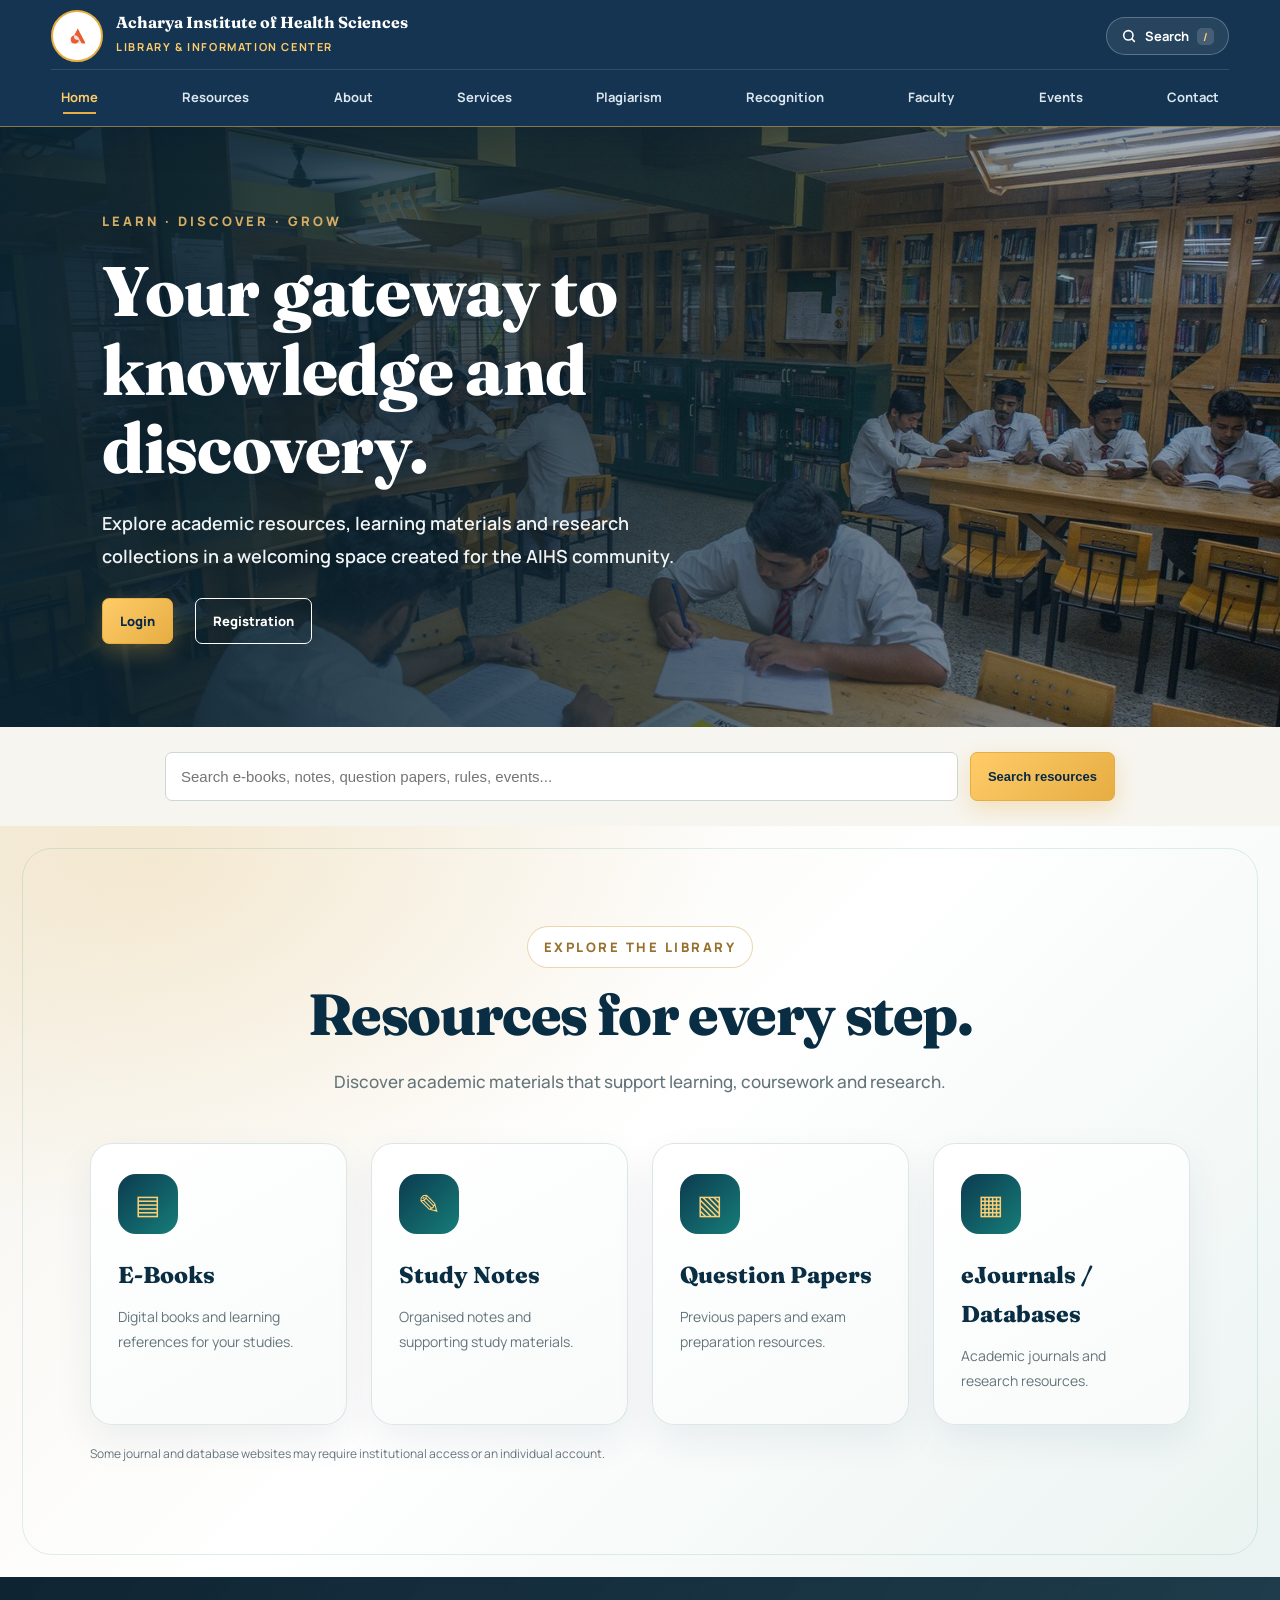
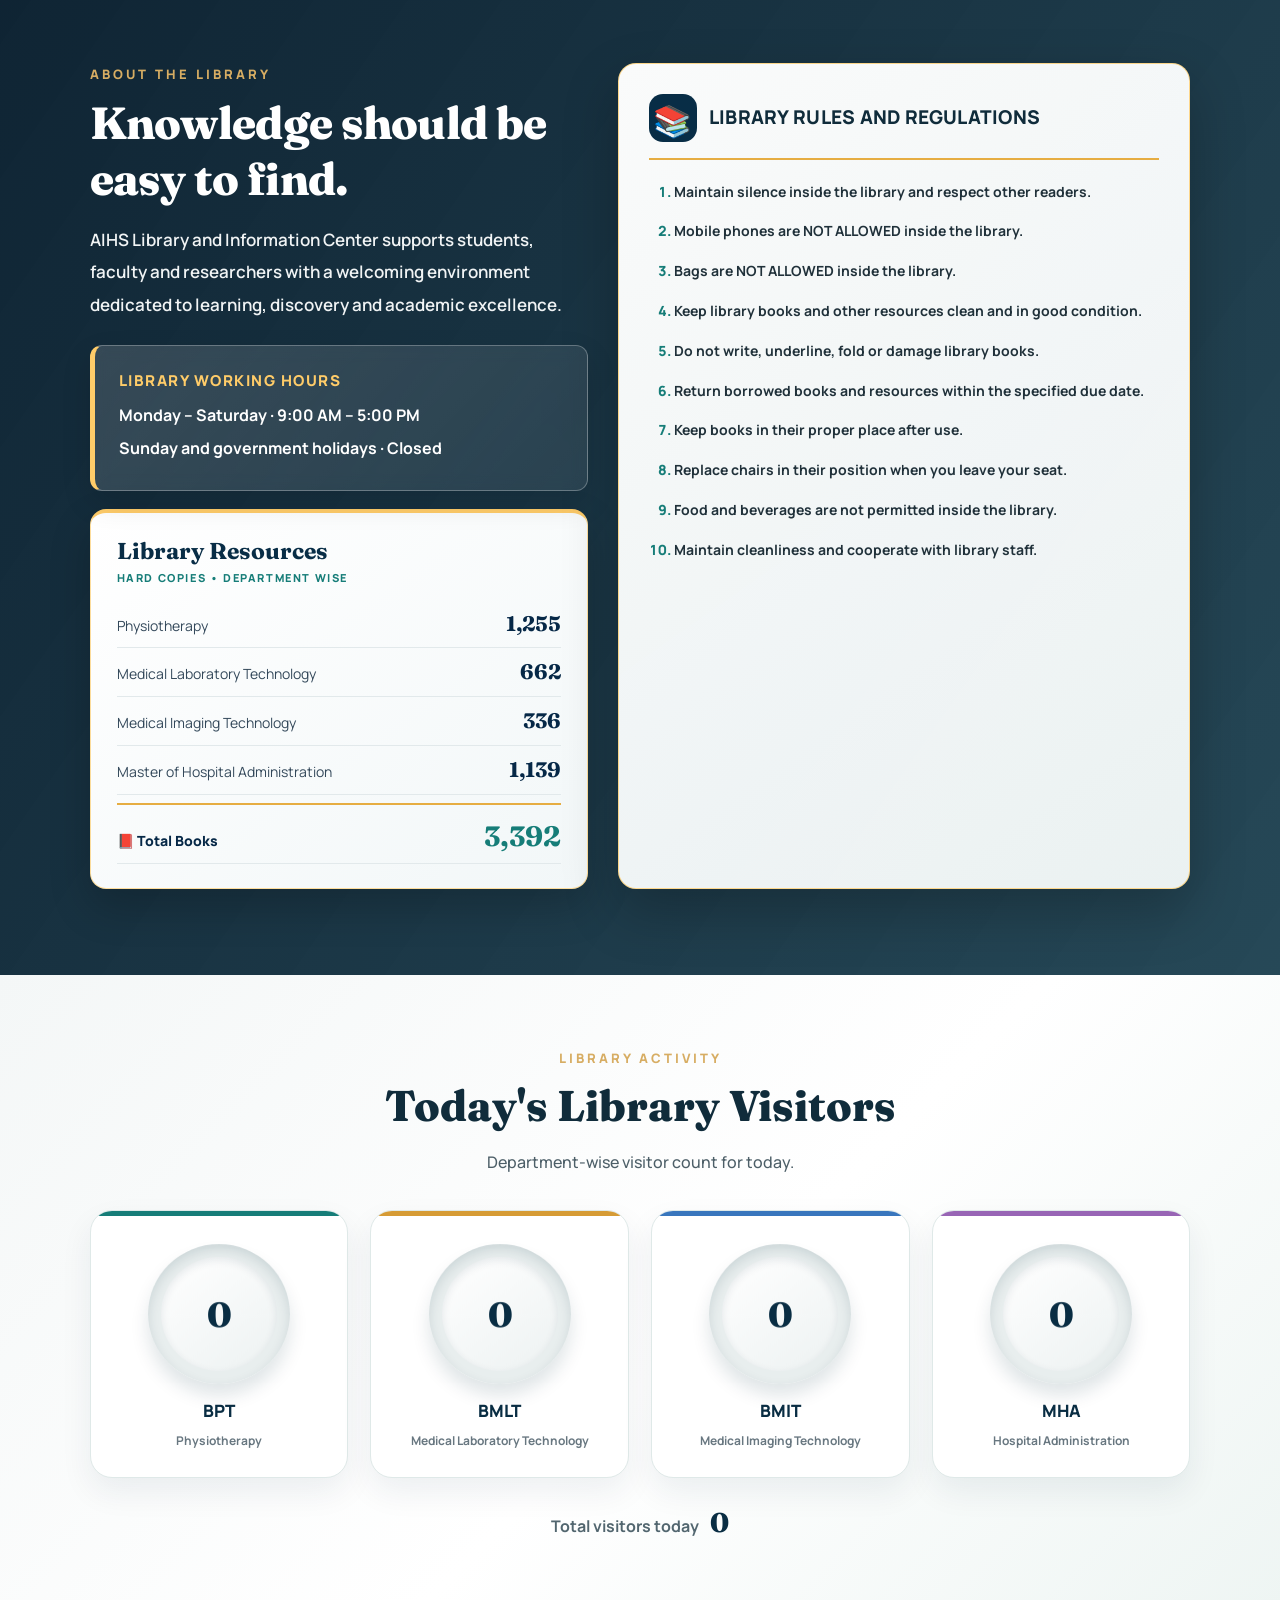
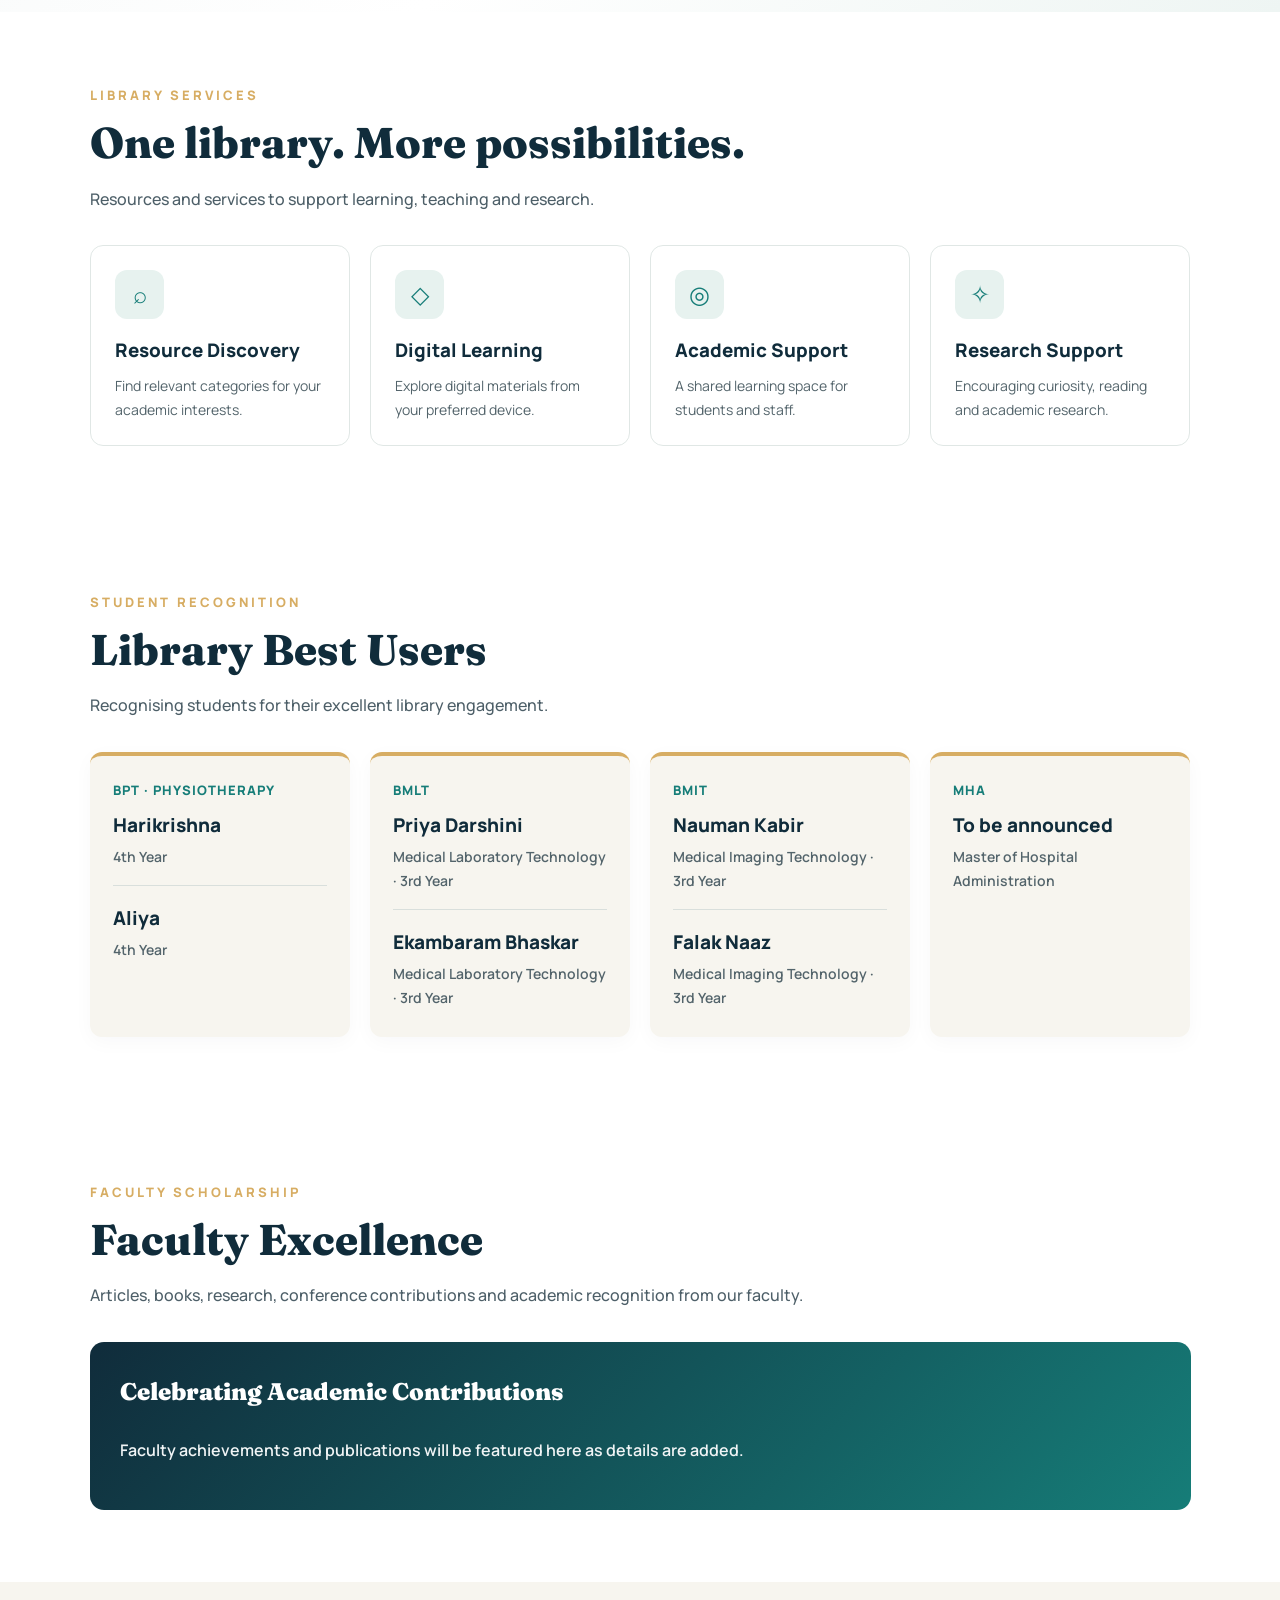
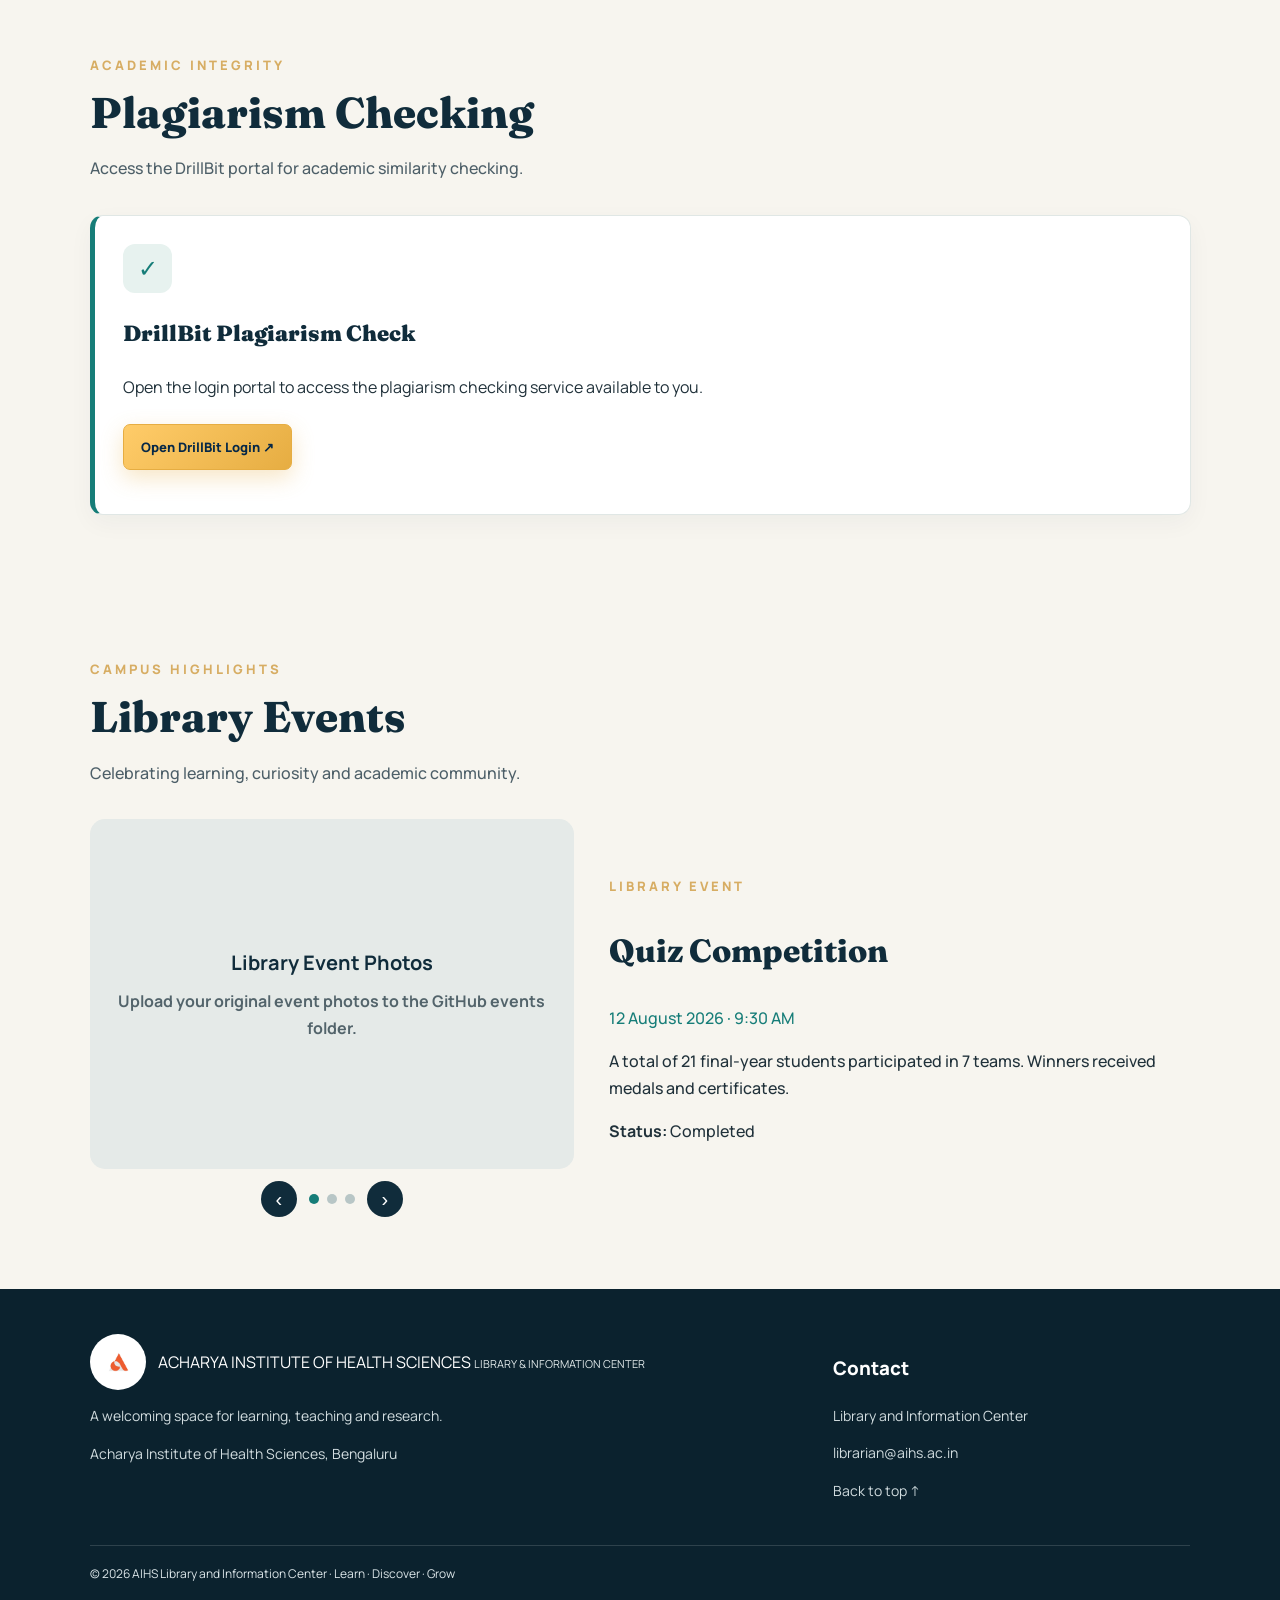
==== commit 14c41f3c: "Add today's department-wise library visitor chart" ====
--- a/index.html
+++ b/index.html
@@ -536,6 +536,23 @@
 .rules-board li{padding:8px 0;font-size:14px}
 @media(max-width:760px){.about-section{padding-top:58px;padding-bottom:58px}.rules-board{height:auto;padding:20px}#hardBox{padding:20px}}
 
+
+/* TODAY'S LIBRARY VISITORS */
+.visitor-section{background:linear-gradient(135deg,#f4f7f7,#fff 55%,#eef5f3);position:relative;overflow:hidden}
+.visitor-section .section-head{text-align:center;margin:0 auto 34px}
+.visitor-grid{display:grid;grid-template-columns:repeat(4,minmax(0,1fr));gap:22px;max-width:1200px;margin:auto}
+.visitor-card{--vc:#167d78;background:#fff;border:1px solid #dfe9e8;border-radius:22px;padding:24px 16px;text-align:center;box-shadow:0 14px 32px #092d4312;position:relative;overflow:hidden}
+.visitor-card:before{content:"";position:absolute;inset:0 0 auto;height:5px;background:var(--vc)}
+.visitor-ring{width:142px;height:142px;margin:8px auto 14px;border-radius:50%;display:grid;place-items:center;background:conic-gradient(var(--vc) 0deg,var(--vc) var(--angle,0deg),#e8eeee var(--angle,0deg) 360deg);box-shadow:inset 0 5px 12px #092d4320,0 12px 18px #092d4320;position:relative;transform:rotateX(10deg)}
+.visitor-ring:before{content:"";position:absolute;inset:13px;border-radius:50%;background:linear-gradient(145deg,#fff,#edf2f2);box-shadow:inset 0 3px 9px #092d4318}
+.visitor-ring b{position:relative;z-index:1;font:800 35px "Fraunces",Georgia,serif;color:#092d43}
+.visitor-card h3{margin:4px 0;color:#092d43;font:800 17px "Manrope",Arial,sans-serif}
+.visitor-card small{color:#687780;font-size:12px;font-weight:700}
+.visitor-total{text-align:center;margin:28px auto 0;color:#52666f;font-weight:700}
+.visitor-total b{font:800 27px "Fraunces",Georgia,serif;color:#092d43;margin-left:8px}
+@media(max-width:900px){.visitor-grid{grid-template-columns:repeat(2,minmax(0,1fr))}}
+@media(max-width:520px){.visitor-grid{gap:12px}.visitor-card{padding:18px 8px}.visitor-ring{width:112px;height:112px}.visitor-ring b{font-size:29px}}
+
 </style>
 <link rel="preconnect" href="https://fonts.googleapis.com">
 <link rel="preconnect" href="https://fonts.gstatic.com" crossorigin>
@@ -667,7 +684,23 @@
         <li>Maintain cleanliness and cooperate with library staff.</li>
       </ol>
     </div>
-  </div>
+  
+</div>
+</section>
+
+<section class="visitor-section" id="todayVisitors">
+  <div class="section-head">
+    <div class="eyebrow">Library Activity</div>
+    <h2>Today's Library Visitors</h2>
+    <p>Department-wise visitor count for today.</p>
+  </div>
+  <div class="visitor-grid">
+    <article class="visitor-card" style="--vc:#167d78"><div class="visitor-ring" id="visitorBPT"><b>0</b></div><h3>BPT</h3><small>Physiotherapy</small></article>
+    <article class="visitor-card" style="--vc:#d69b35"><div class="visitor-ring" id="visitorBMLT"><b>0</b></div><h3>BMLT</h3><small>Medical Laboratory Technology</small></article>
+    <article class="visitor-card" style="--vc:#3976bd"><div class="visitor-ring" id="visitorBMIT"><b>0</b></div><h3>BMIT</h3><small>Medical Imaging Technology</small></article>
+    <article class="visitor-card" style="--vc:#9865b5"><div class="visitor-ring" id="visitorMHA"><b>0</b></div><h3>MHA</h3><small>Hospital Administration</small></article>
+  </div>
+  <p class="visitor-total">Total visitors today <b id="visitorGrandTotal">0</b></p>
 </section>
 
 <section class="services-section" id="services">
@@ -1285,6 +1318,23 @@
   });
 })();
 </script>
+
+<script type="module">
+import {db,doc,getDoc} from "./fb.js";
+const today=new Intl.DateTimeFormat("en-CA",{timeZone:"Asia/Kolkata",year:"numeric",month:"2-digit",day:"2-digit"}).format(new Date());
+try{
+ const snap=await getDoc(doc(db,"site","visitorCounts"));
+ const data=snap.exists()?snap.data():{};
+ const counts=(data.date===today&&data.counts)?data.counts:{BPT:0,BMLT:0,BMIT:0,MHA:0};
+ const total=["BPT","BMLT","BMIT","MHA"].reduce((n,k)=>n+(Number(counts[k])||0),0);
+ ["BPT","BMLT","BMIT","MHA"].forEach(k=>{
+  const value=Number(counts[k])||0,ring=document.getElementById("visitor"+k);
+  ring.style.setProperty("--angle",(total?value/total*360:0)+"deg");
+  ring.querySelector("b").textContent=value.toLocaleString("en-IN");
+ });
+ document.getElementById("visitorGrandTotal").textContent=total.toLocaleString("en-IN");
+}catch(e){console.warn("Visitor counts unavailable",e);}
+</script>
 </body>
 </html>
 
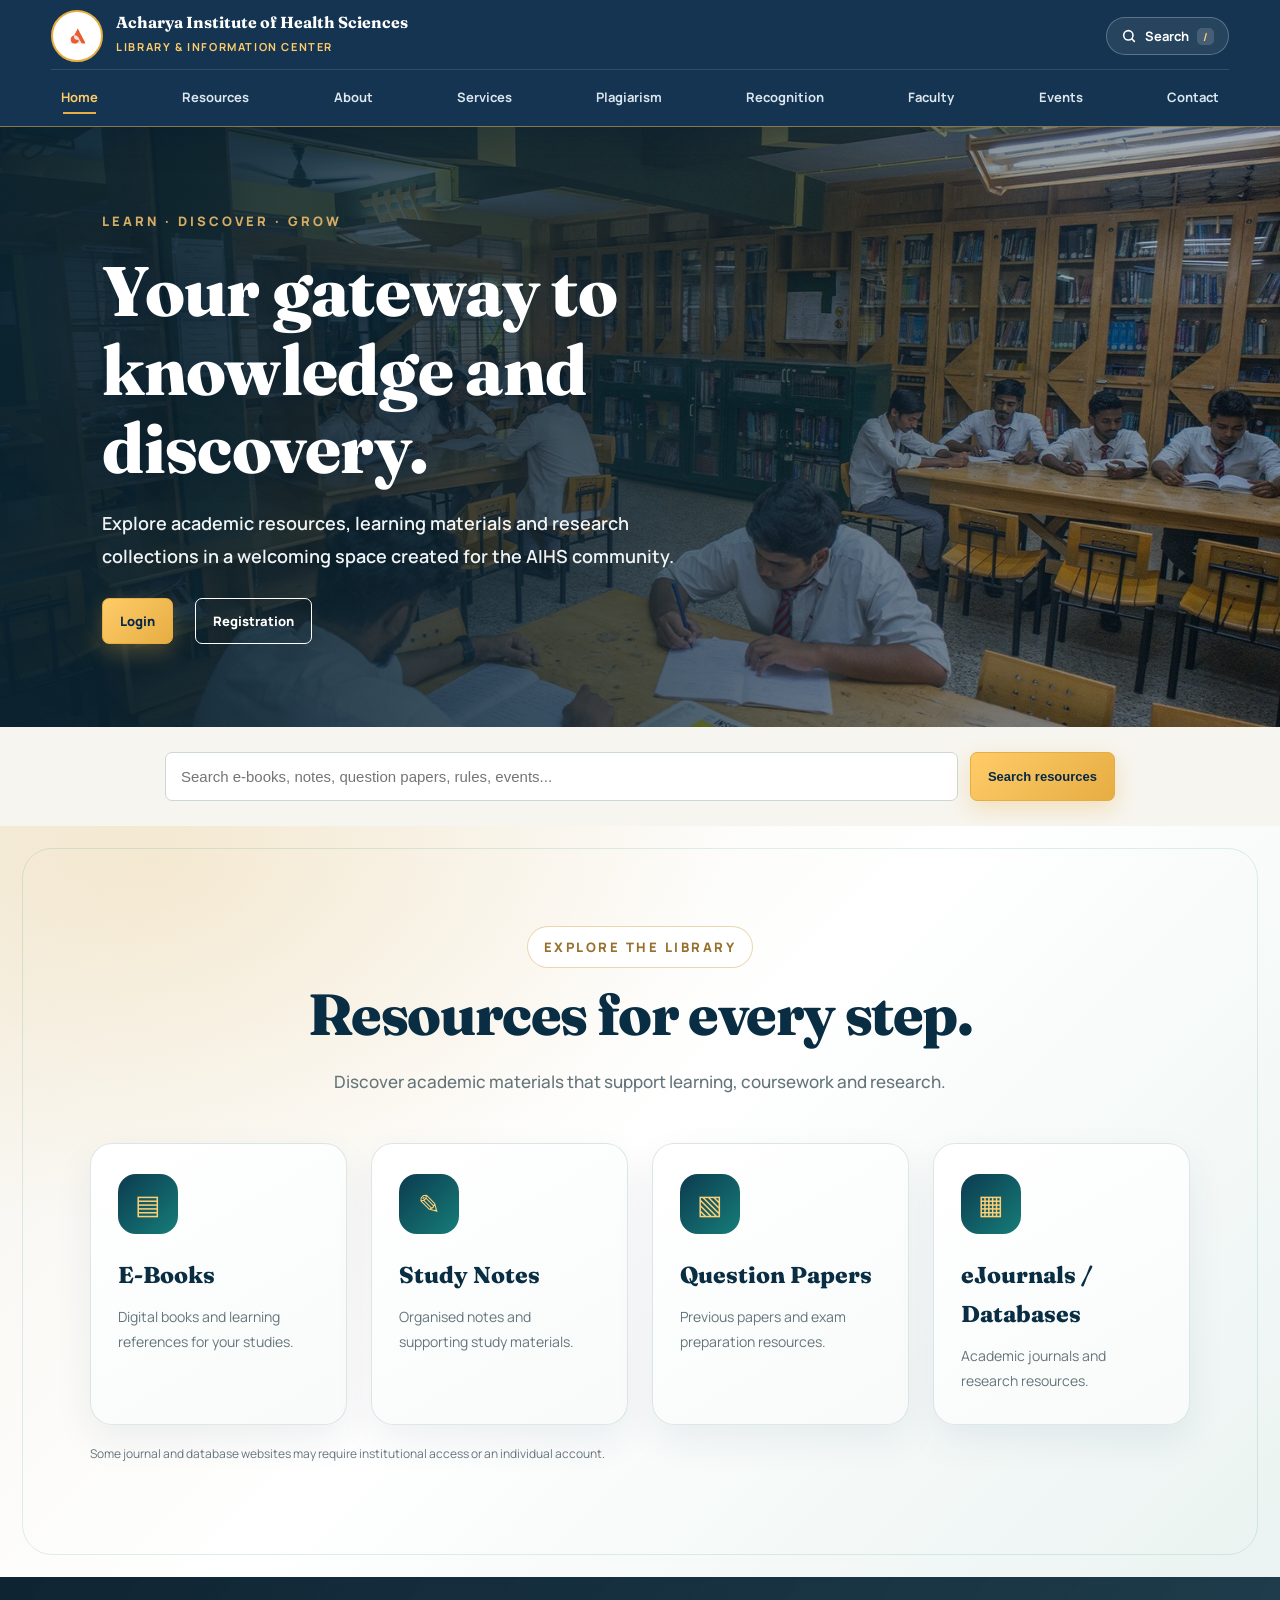
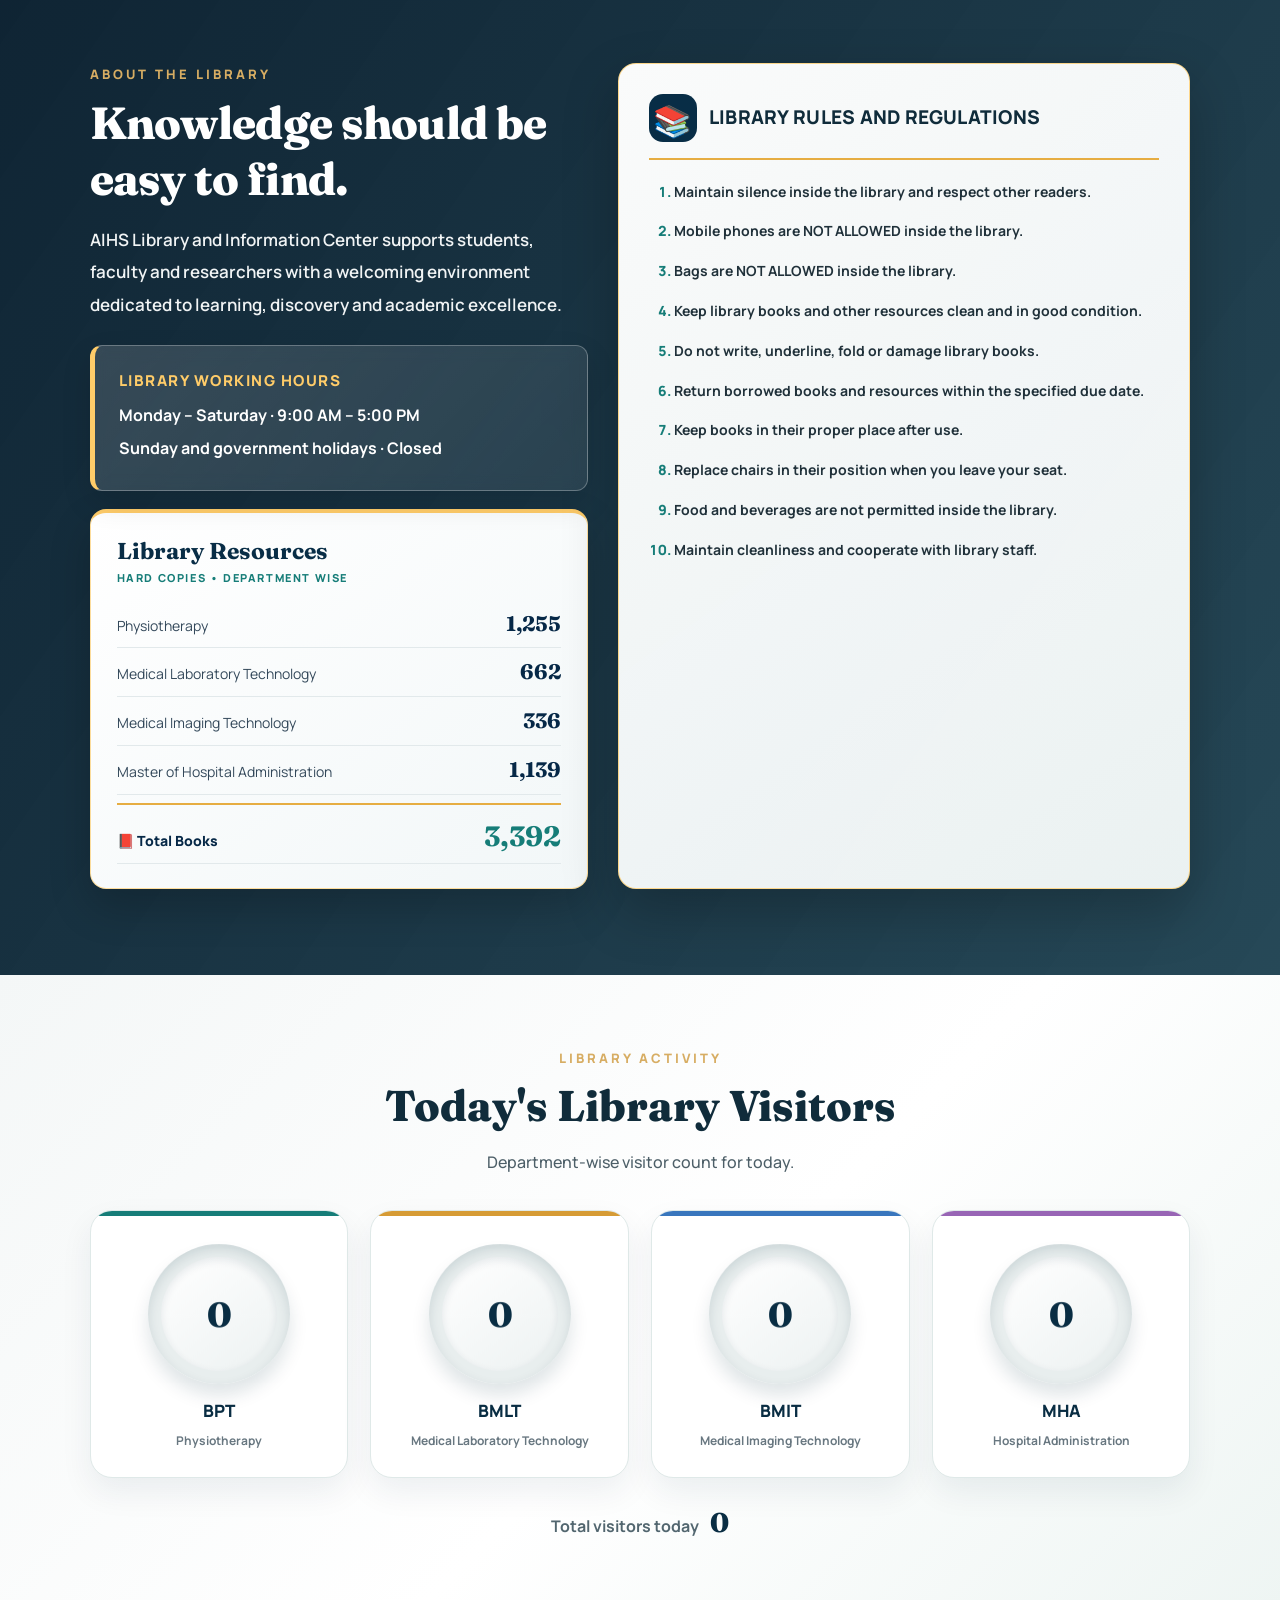
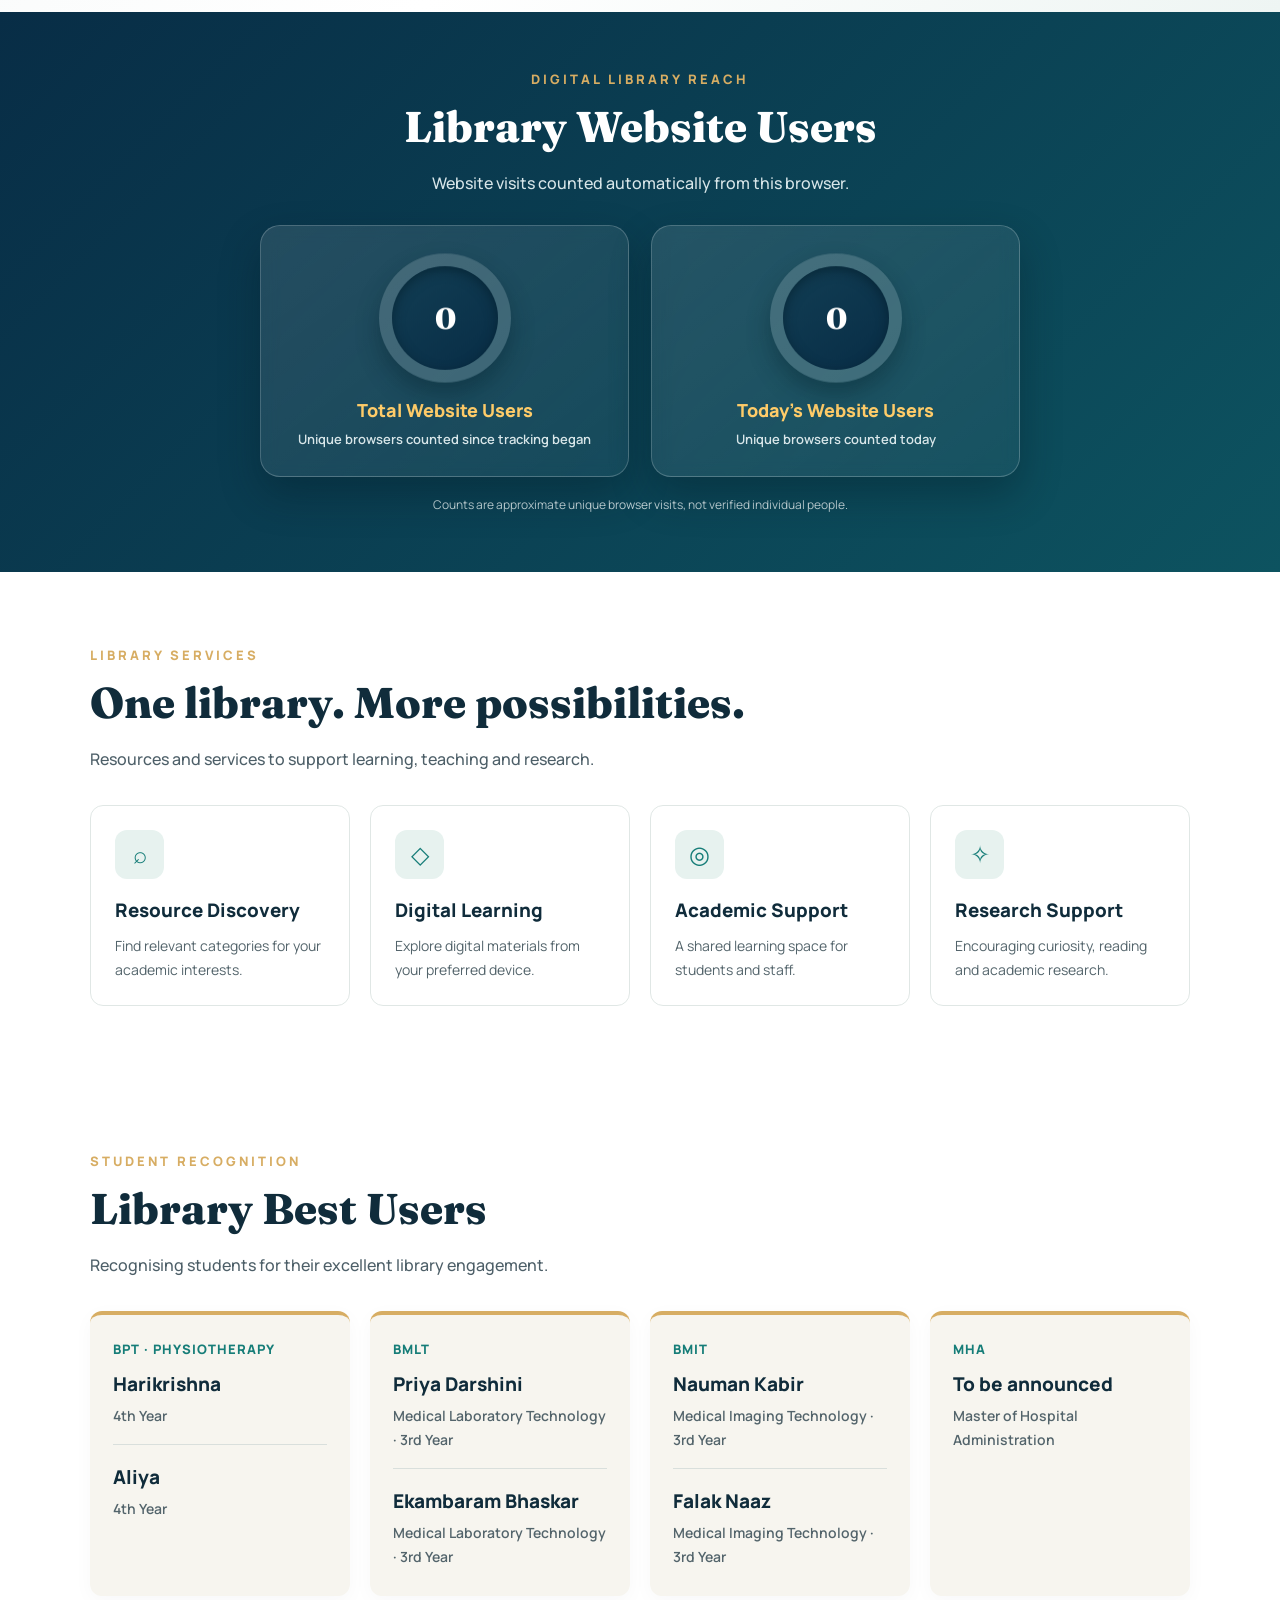
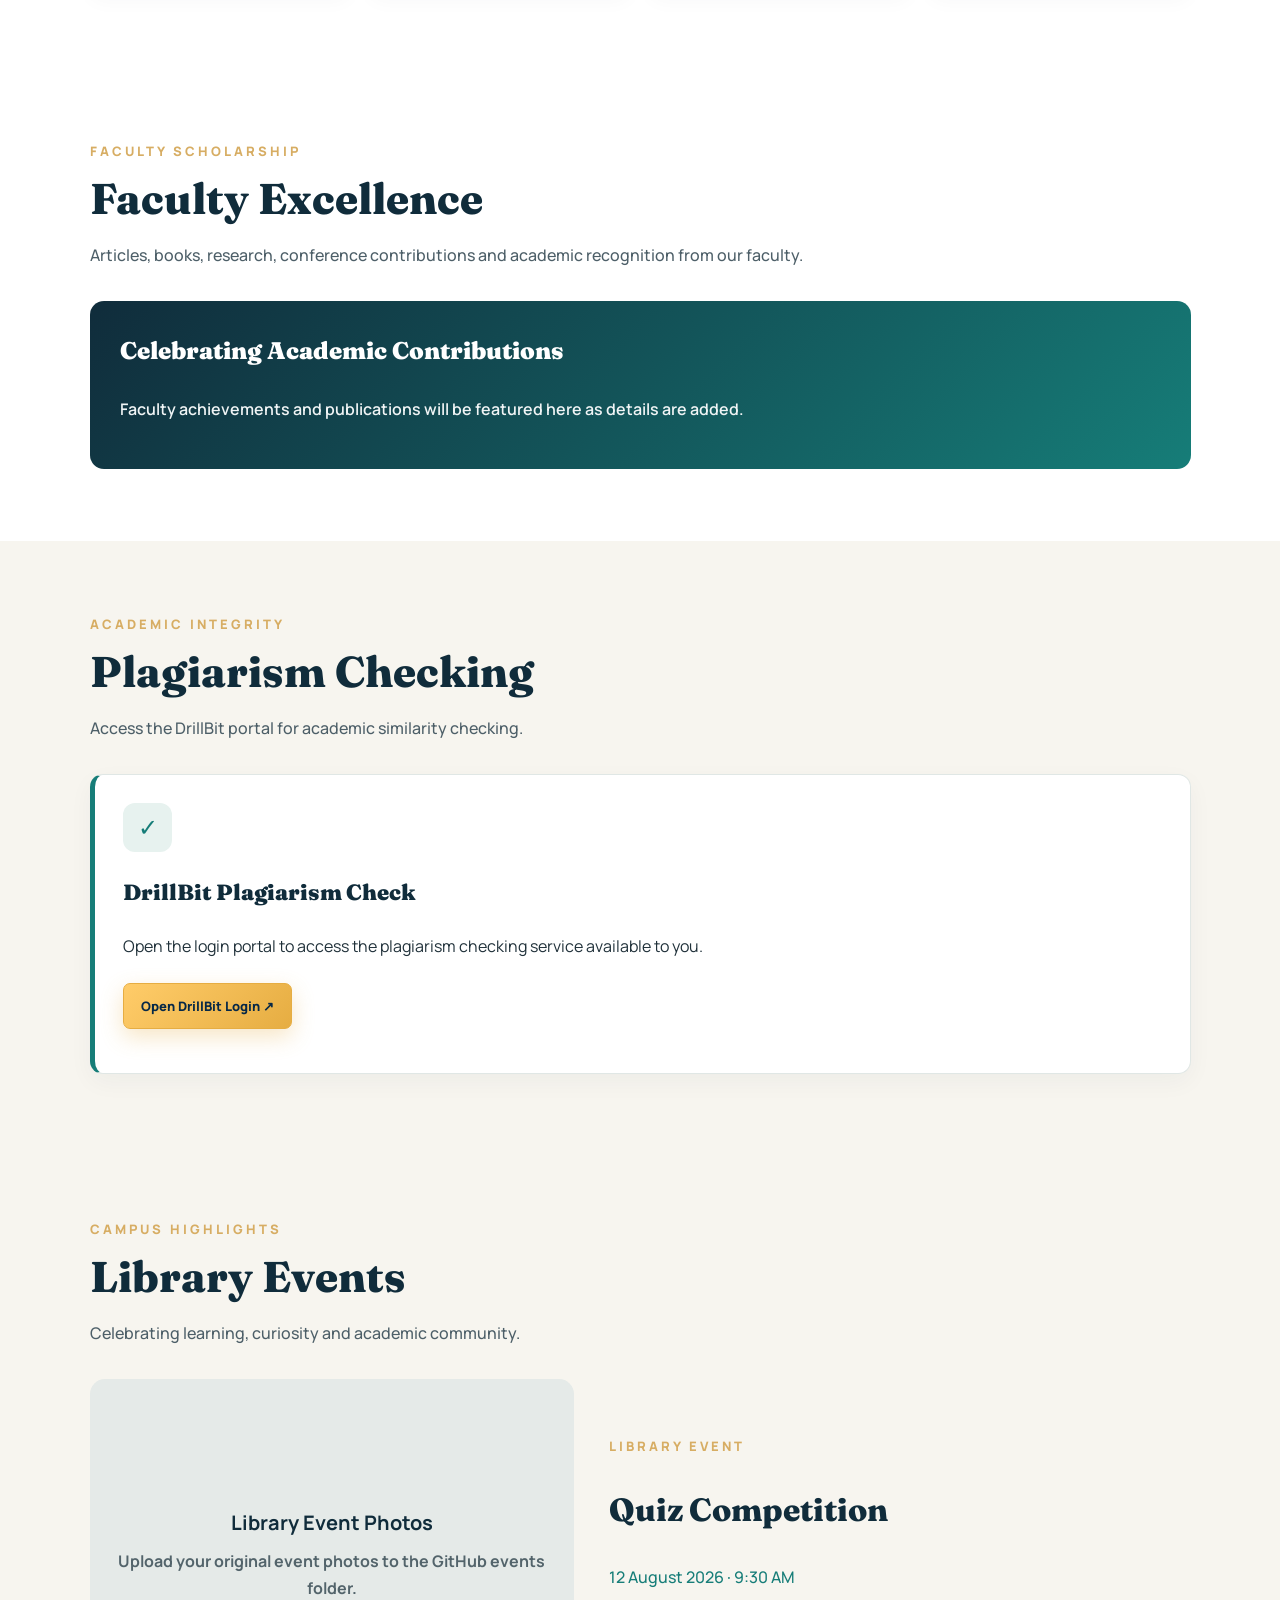
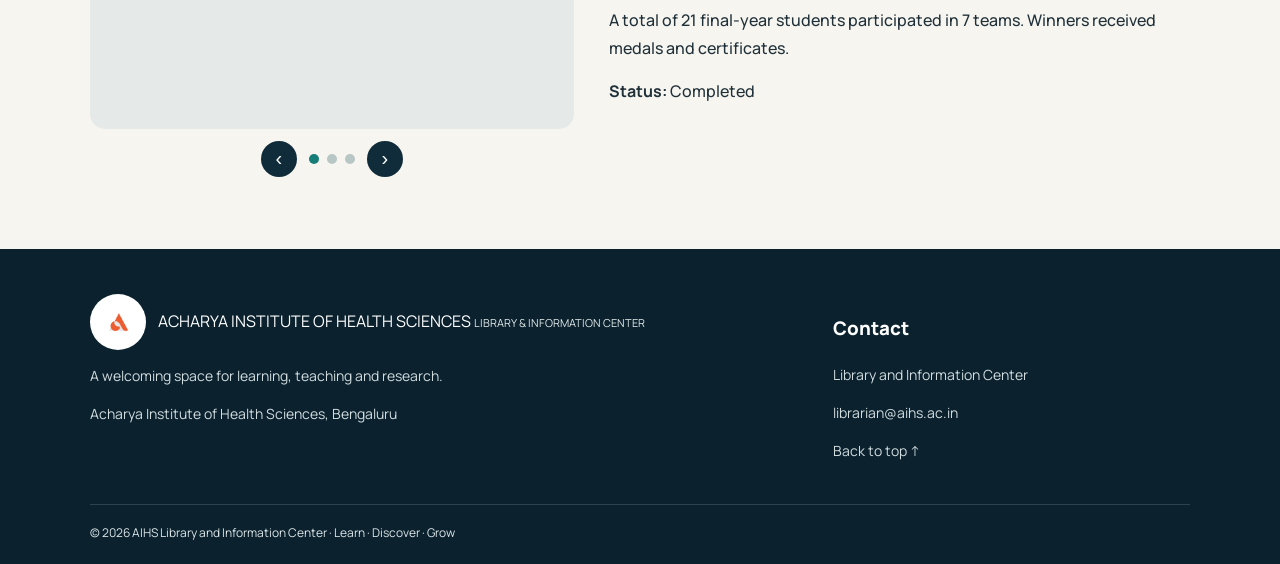
==== commit ad2ddc3b: "Add automatic library website visitor counters" ====
--- a/index.html
+++ b/index.html
@@ -553,6 +553,22 @@
 @media(max-width:900px){.visitor-grid{grid-template-columns:repeat(2,minmax(0,1fr))}}
 @media(max-width:520px){.visitor-grid{gap:12px}.visitor-card{padding:18px 8px}.visitor-ring{width:112px;height:112px}.visitor-ring b{font-size:29px}}
 
+/* WEBSITE USERS COUNTER */
+.website-count-section{padding:56px 7%;background:linear-gradient(135deg,#082d46,#0d5360);color:#fff}
+.website-count-section .section-head{text-align:center;margin:0 auto 28px}
+.website-count-section .section-head h2{color:#fff}
+.website-count-section .section-head p{color:#d8e6e9}
+.website-count-grid{display:grid;grid-template-columns:repeat(2,minmax(0,1fr));gap:22px;max-width:760px;margin:auto}
+.website-count-card{padding:26px 20px;text-align:center;border:1px solid #ffffff35;border-radius:20px;background:linear-gradient(145deg,#ffffff1c,#ffffff0b);box-shadow:0 18px 40px #00172255;backdrop-filter:blur(8px)}
+.website-count-ring{width:132px;height:132px;margin:0 auto 14px;border-radius:50%;display:grid;place-items:center;background:conic-gradient(#ffcc69 0deg,#ffcc69 var(--angle,0deg),#ffffff28 var(--angle,0deg) 360deg);box-shadow:0 12px 25px #00172255;transform:rotateX(12deg)}
+.website-count-ring:before{content:"";position:absolute;width:106px;height:106px;border-radius:50%;background:linear-gradient(145deg,#123e54,#082d46);box-shadow:inset 0 4px 12px #00172280}
+.website-count-ring b{position:relative;z-index:1;font:800 30px "Fraunces",Georgia,serif;color:#fff}
+.website-count-card h3{margin:6px 0;color:#ffcc69;font:800 18px "Manrope",Arial,sans-serif}
+.website-count-card p{margin:0;color:#d8e6e9;font-size:13px;font-weight:600}
+.website-count-note{text-align:center;margin:18px 0 0;color:#c6d8dc;font-size:12px}
+@media(max-width:560px){.website-count-grid{grid-template-columns:1fr}.website-count-section{padding:48px 6%}.website-count-ring{width:116px;height:116px}.website-count-ring:before{width:92px;height:92px}.website-count-ring b{font-size:27px}}
+
+
 </style>
 <link rel="preconnect" href="https://fonts.googleapis.com">
 <link rel="preconnect" href="https://fonts.gstatic.com" crossorigin>
@@ -701,6 +717,27 @@
     <article class="visitor-card" style="--vc:#9865b5"><div class="visitor-ring" id="visitorMHA"><b>0</b></div><h3>MHA</h3><small>Hospital Administration</small></article>
   </div>
   <p class="visitor-total">Total visitors today <b id="visitorGrandTotal">0</b></p>
+</section>
+
+<section class="website-count-section" id="websiteUsers">
+  <div class="section-head">
+    <div class="eyebrow">Digital Library Reach</div>
+    <h2>Library Website Users</h2>
+    <p>Website visits counted automatically from this browser.</p>
+  </div>
+  <div class="website-count-grid">
+    <article class="website-count-card">
+      <div class="website-count-ring" id="websiteTotalRing"><b id="websiteTotalCount">0</b></div>
+      <h3>Total Website Users</h3>
+      <p>Unique browsers counted since tracking began</p>
+    </article>
+    <article class="website-count-card">
+      <div class="website-count-ring" id="websiteTodayRing"><b id="websiteTodayCount">0</b></div>
+      <h3>Today's Website Users</h3>
+      <p>Unique browsers counted today</p>
+    </article>
+  </div>
+  <p class="website-count-note">Counts are approximate unique browser visits, not verified individual people.</p>
 </section>
 
 <section class="services-section" id="services">
@@ -1320,8 +1357,13 @@
 </script>
 
 <script type="module">
-import {db,doc,getDoc} from "./fb.js";
+import {db,doc,getDoc,setDoc,collection,query,where,getCountFromServer,serverTimestamp} from "./fb.js";
 const today=new Intl.DateTimeFormat("en-CA",{timeZone:"Asia/Kolkata",year:"numeric",month:"2-digit",day:"2-digit"}).format(new Date());
+function animateNumber(node,value){
+ const start=performance.now(),duration=950;
+ function frame(now){const p=Math.min(1,(now-start)/duration);node.textContent=Math.round(value*(1-Math.pow(1-p,3))).toLocaleString("en-IN");if(p<1)requestAnimationFrame(frame);}
+ requestAnimationFrame(frame);
+}
 try{
  const snap=await getDoc(doc(db,"site","visitorCounts"));
  const data=snap.exists()?snap.data():{};
@@ -1334,6 +1376,30 @@
  });
  document.getElementById("visitorGrandTotal").textContent=total.toLocaleString("en-IN");
 }catch(e){console.warn("Visitor counts unavailable",e);}
+
+/* One count per browser for lifetime and one per browser per India date. */
+try{
+ let visitorId=localStorage.getItem("aihs_library_website_visitor_id");
+ if(!visitorId){visitorId=crypto.randomUUID();localStorage.setItem("aihs_library_website_visitor_id",visitorId);}
+ const visitorRef=doc(db,"websiteVisitors",visitorId);
+ const visitorSnap=await getDoc(visitorRef);
+ if(!visitorSnap.exists()){
+  try{await setDoc(visitorRef,{createdAt:serverTimestamp()});}catch(writeError){console.warn("Total visitor registration:",writeError);}
+ }
+ const dailyId=today+"_"+visitorId;
+ const dailyRef=doc(db,"websiteDailyVisits",dailyId);
+ const dailySnap=await getDoc(dailyRef);
+ if(!dailySnap.exists()){
+  try{await setDoc(dailyRef,{date:today,createdAt:serverTimestamp()});}catch(writeError){console.warn("Daily visitor registration:",writeError);}
+ }
+ const totalSnap=await getCountFromServer(collection(db,"websiteVisitors"));
+ const todaySnap=await getCountFromServer(query(collection(db,"websiteDailyVisits"),where("date","==",today)));
+ const totalUsers=totalSnap.data().count||0,todayUsers=todaySnap.data().count||0;
+ animateNumber(document.getElementById("websiteTotalCount"),totalUsers);
+ animateNumber(document.getElementById("websiteTodayCount"),todayUsers);
+ document.getElementById("websiteTotalRing").style.setProperty("--angle",(totalUsers?300:0)+"deg");
+ document.getElementById("websiteTodayRing").style.setProperty("--angle",(todayUsers?300:0)+"deg");
+}catch(e){console.warn("Website user counter unavailable. Check Firestore rules.",e);}
 </script>
 </body>
 </html>
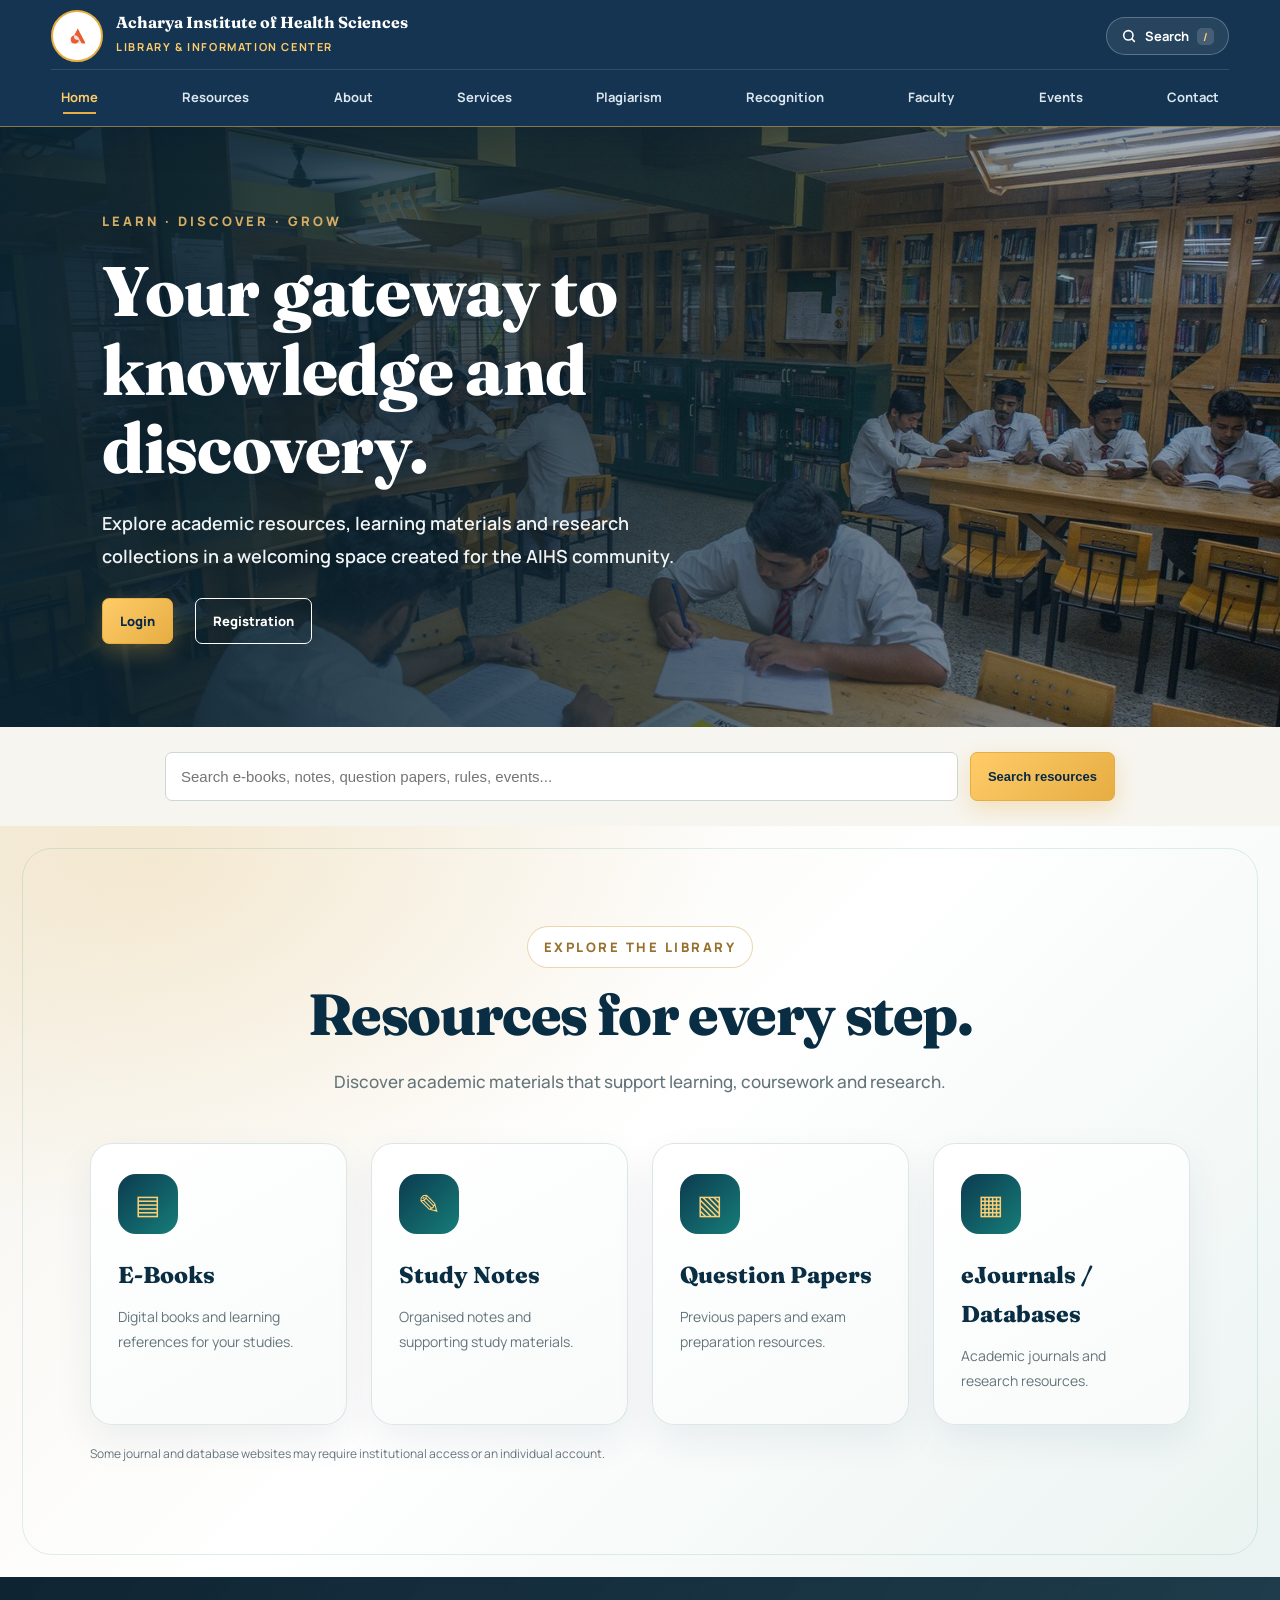
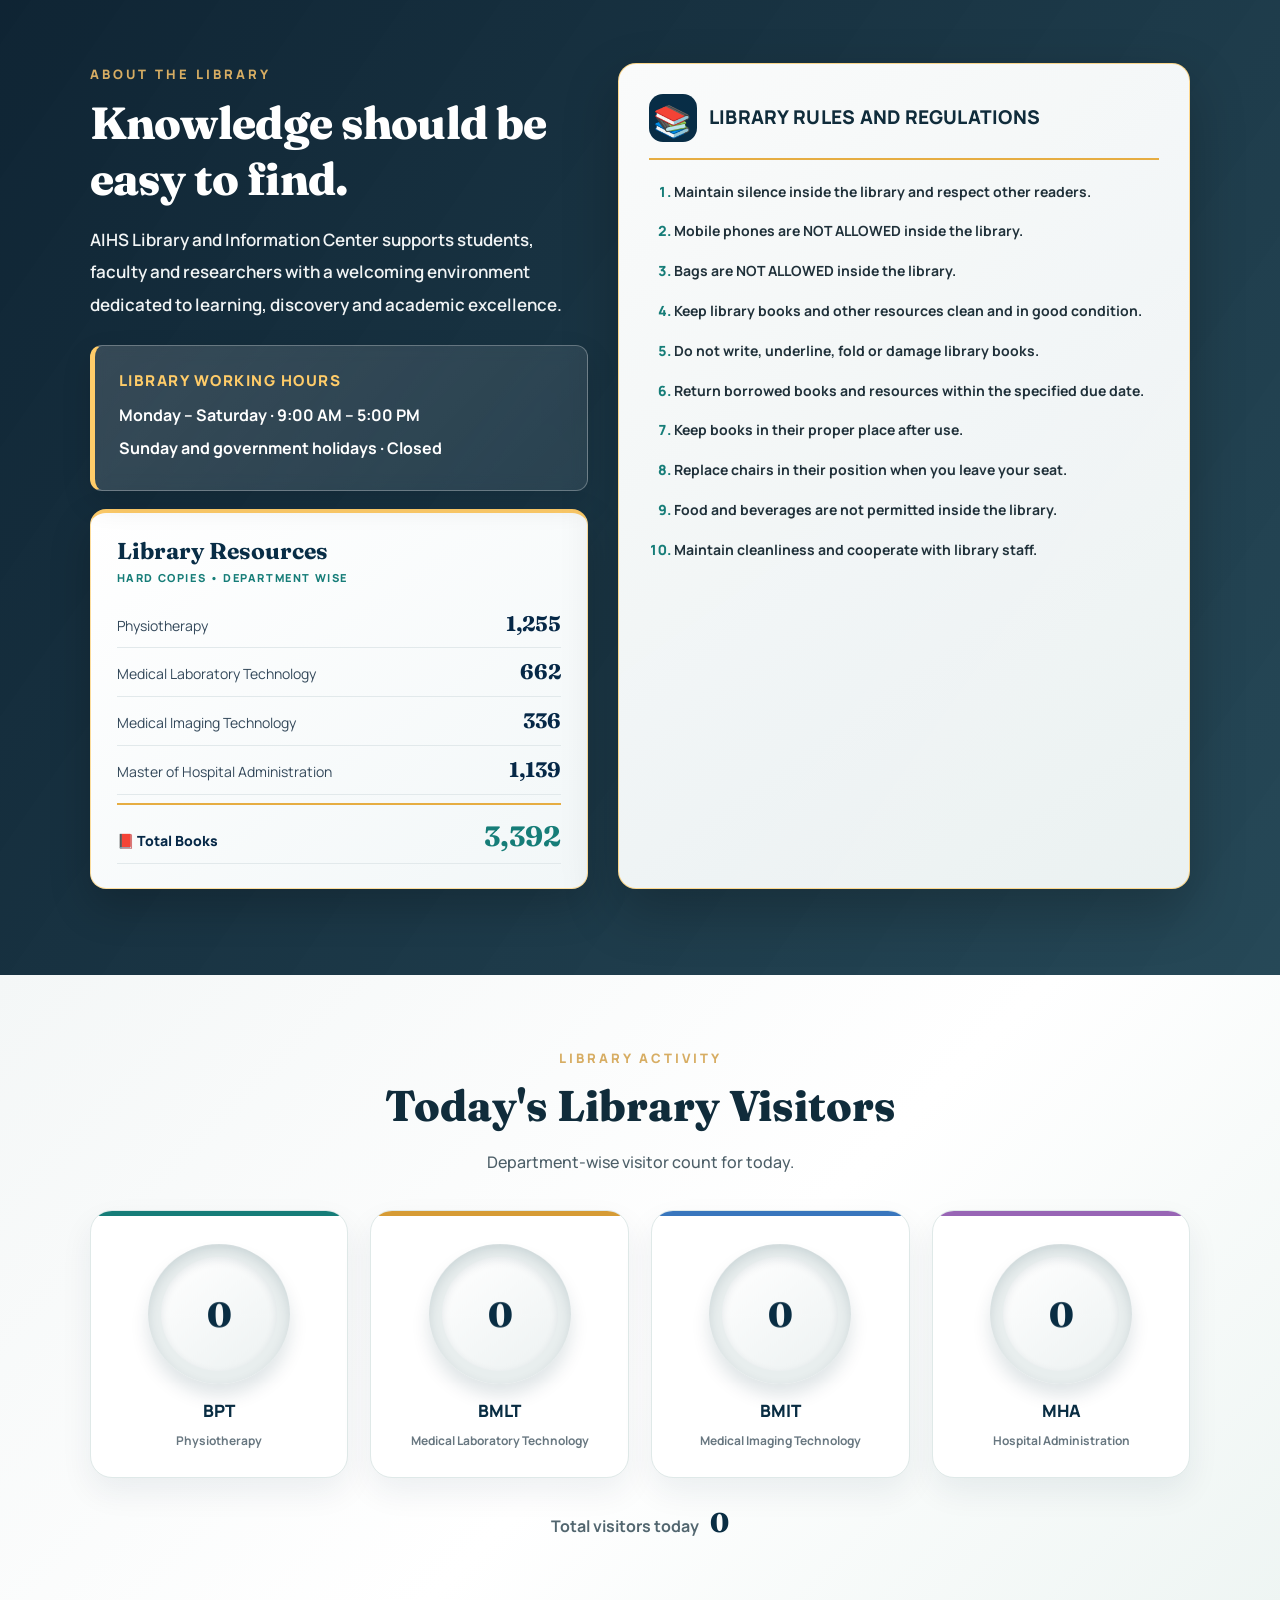
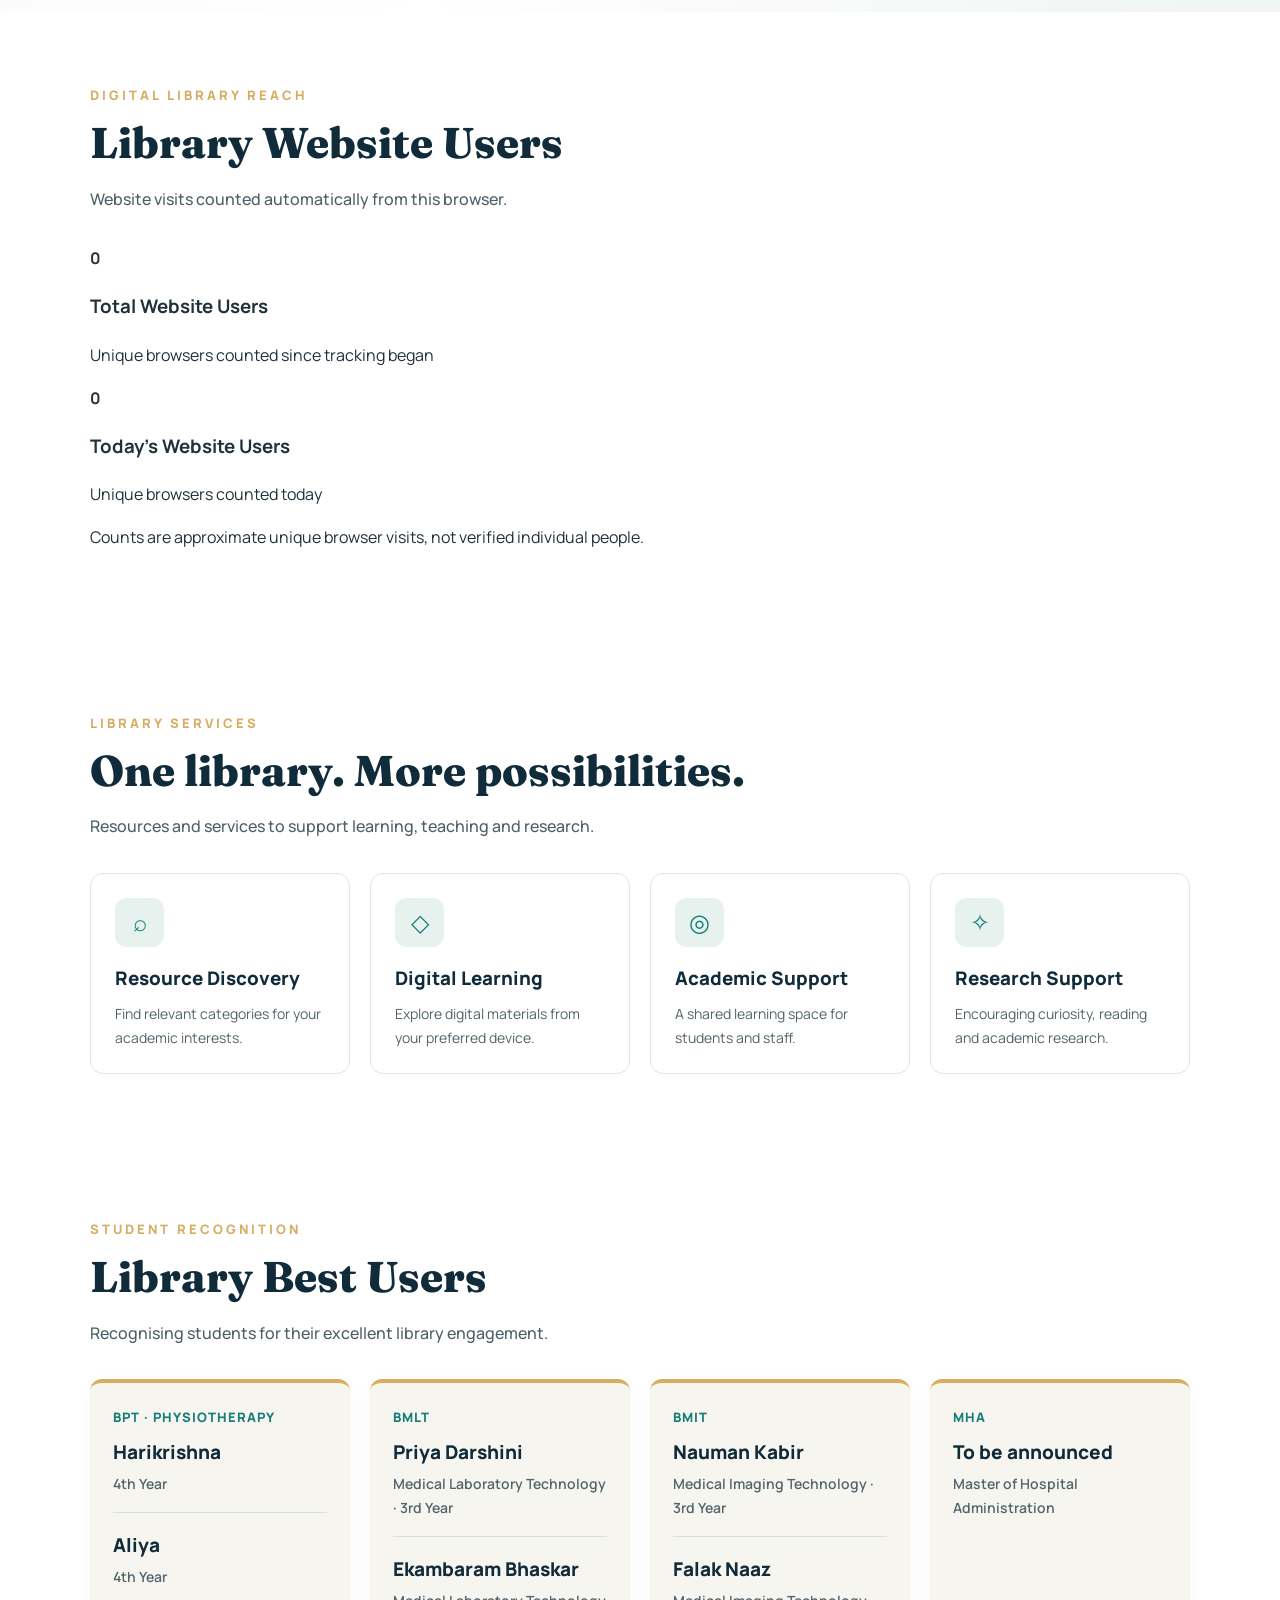
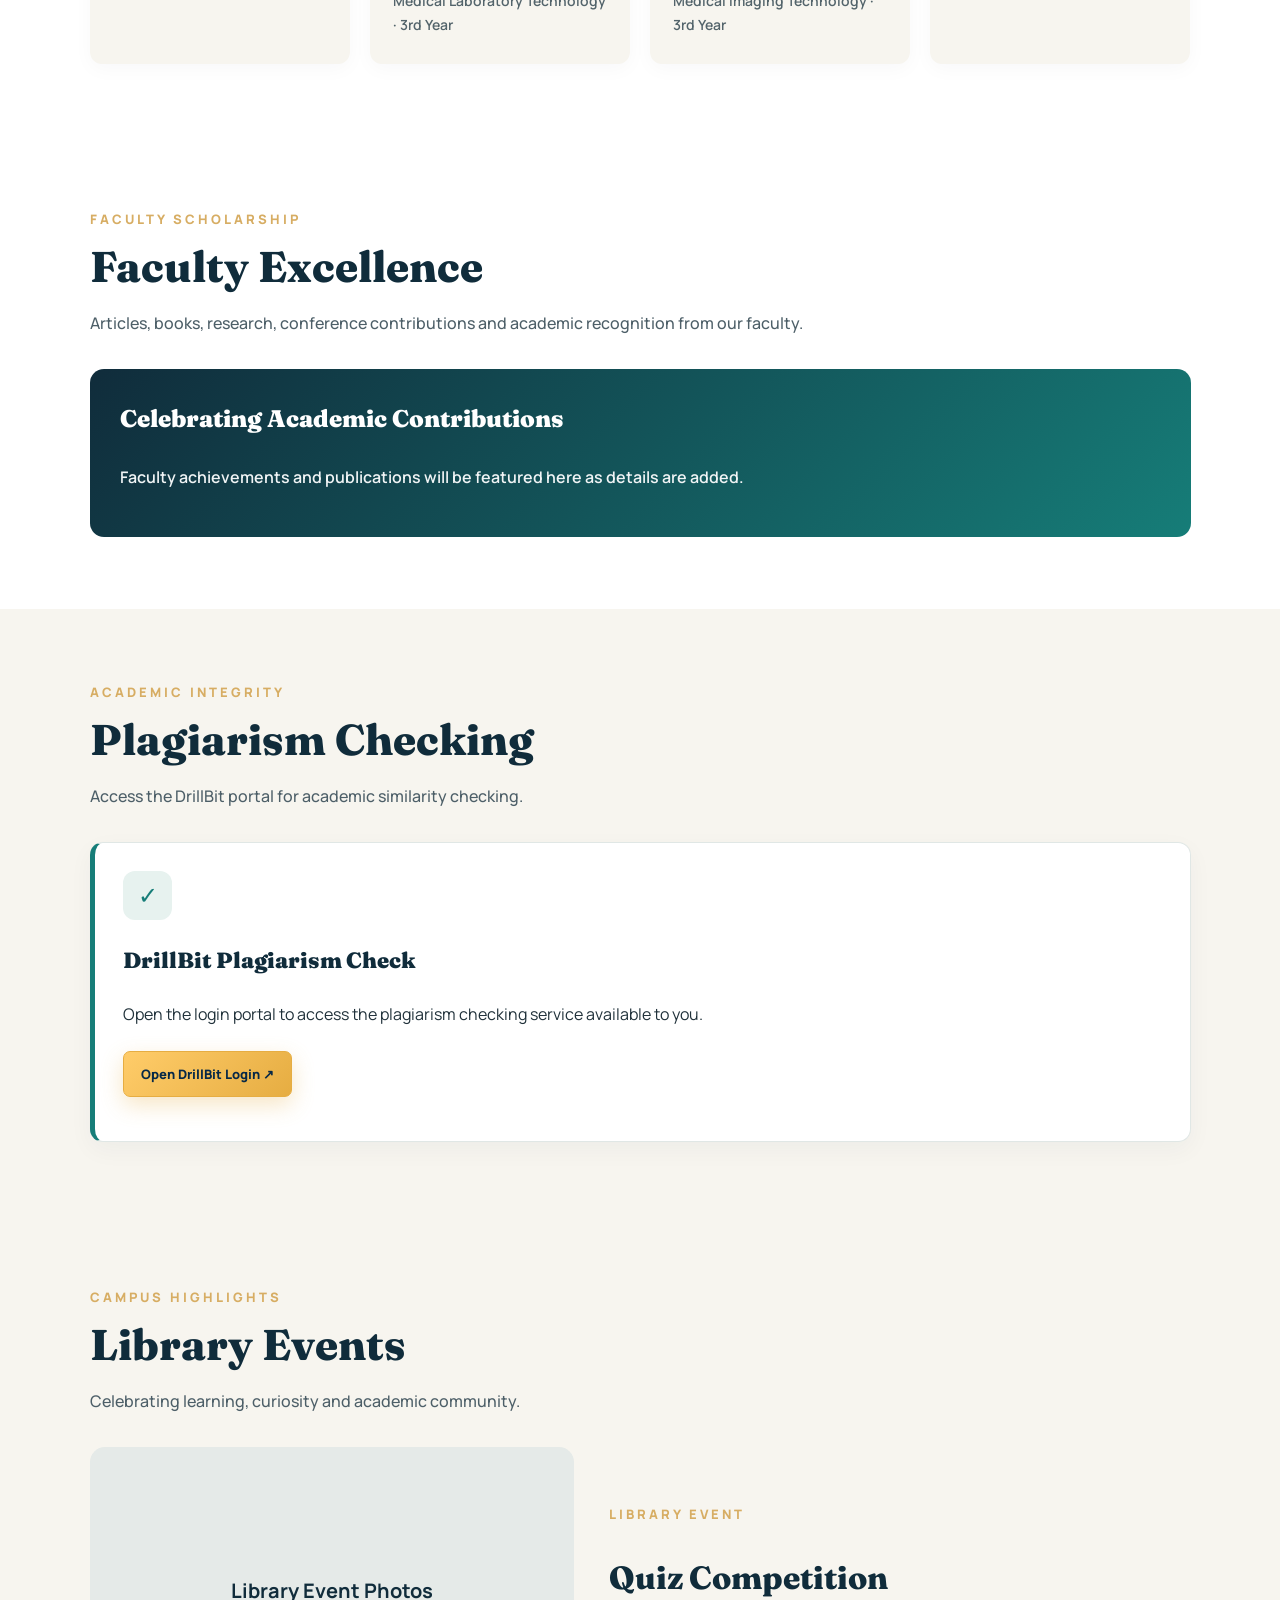
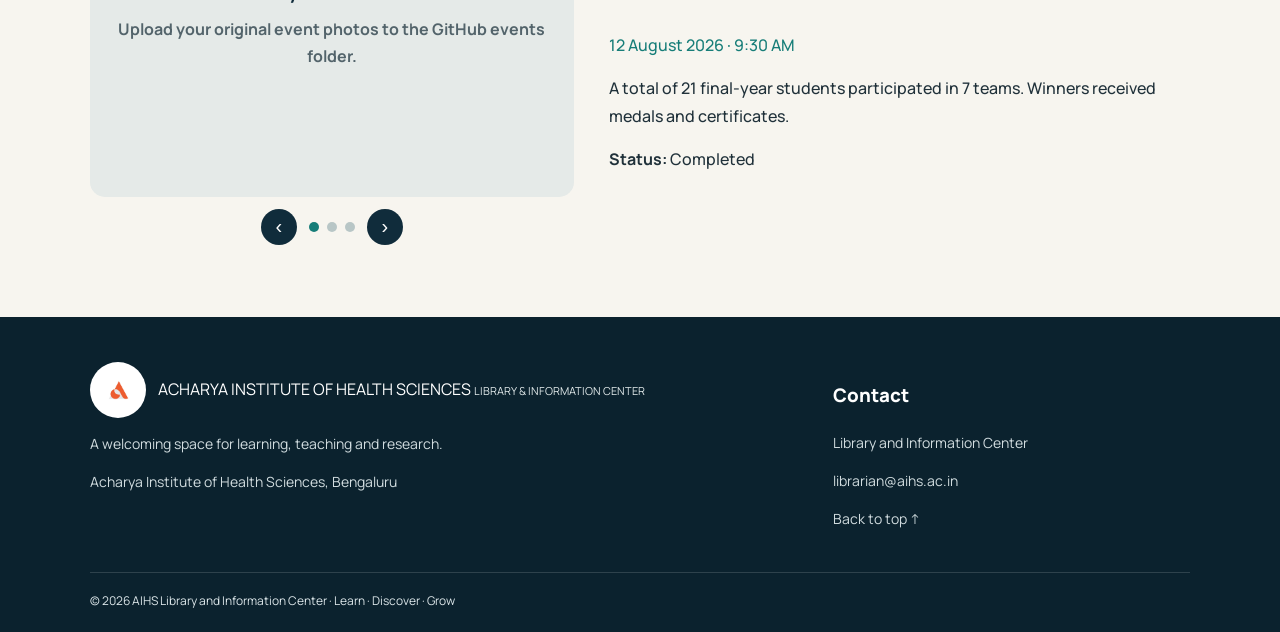
==== commit ef8401e0: "Move website visitor counter from public page to admin-only tracking" ====
--- a/index.html
+++ b/index.html
@@ -552,21 +552,6 @@
 .visitor-total b{font:800 27px "Fraunces",Georgia,serif;color:#092d43;margin-left:8px}
 @media(max-width:900px){.visitor-grid{grid-template-columns:repeat(2,minmax(0,1fr))}}
 @media(max-width:520px){.visitor-grid{gap:12px}.visitor-card{padding:18px 8px}.visitor-ring{width:112px;height:112px}.visitor-ring b{font-size:29px}}
-
-/* WEBSITE USERS COUNTER */
-.website-count-section{padding:56px 7%;background:linear-gradient(135deg,#082d46,#0d5360);color:#fff}
-.website-count-section .section-head{text-align:center;margin:0 auto 28px}
-.website-count-section .section-head h2{color:#fff}
-.website-count-section .section-head p{color:#d8e6e9}
-.website-count-grid{display:grid;grid-template-columns:repeat(2,minmax(0,1fr));gap:22px;max-width:760px;margin:auto}
-.website-count-card{padding:26px 20px;text-align:center;border:1px solid #ffffff35;border-radius:20px;background:linear-gradient(145deg,#ffffff1c,#ffffff0b);box-shadow:0 18px 40px #00172255;backdrop-filter:blur(8px)}
-.website-count-ring{width:132px;height:132px;margin:0 auto 14px;border-radius:50%;display:grid;place-items:center;background:conic-gradient(#ffcc69 0deg,#ffcc69 var(--angle,0deg),#ffffff28 var(--angle,0deg) 360deg);box-shadow:0 12px 25px #00172255;transform:rotateX(12deg)}
-.website-count-ring:before{content:"";position:absolute;width:106px;height:106px;border-radius:50%;background:linear-gradient(145deg,#123e54,#082d46);box-shadow:inset 0 4px 12px #00172280}
-.website-count-ring b{position:relative;z-index:1;font:800 30px "Fraunces",Georgia,serif;color:#fff}
-.website-count-card h3{margin:6px 0;color:#ffcc69;font:800 18px "Manrope",Arial,sans-serif}
-.website-count-card p{margin:0;color:#d8e6e9;font-size:13px;font-weight:600}
-.website-count-note{text-align:center;margin:18px 0 0;color:#c6d8dc;font-size:12px}
-@media(max-width:560px){.website-count-grid{grid-template-columns:1fr}.website-count-section{padding:48px 6%}.website-count-ring{width:116px;height:116px}.website-count-ring:before{width:92px;height:92px}.website-count-ring b{font-size:27px}}
 
 
 </style>
@@ -1357,13 +1342,8 @@
 </script>
 
 <script type="module">
-import {db,doc,getDoc,setDoc,collection,query,where,getCountFromServer,serverTimestamp} from "./fb.js";
+import {db,doc,getDoc,setDoc,collection,serverTimestamp} from "./fb.js";
 const today=new Intl.DateTimeFormat("en-CA",{timeZone:"Asia/Kolkata",year:"numeric",month:"2-digit",day:"2-digit"}).format(new Date());
-function animateNumber(node,value){
- const start=performance.now(),duration=950;
- function frame(now){const p=Math.min(1,(now-start)/duration);node.textContent=Math.round(value*(1-Math.pow(1-p,3))).toLocaleString("en-IN");if(p<1)requestAnimationFrame(frame);}
- requestAnimationFrame(frame);
-}
 try{
  const snap=await getDoc(doc(db,"site","visitorCounts"));
  const data=snap.exists()?snap.data():{};
@@ -1377,29 +1357,17 @@
  document.getElementById("visitorGrandTotal").textContent=total.toLocaleString("en-IN");
 }catch(e){console.warn("Visitor counts unavailable",e);}
 
-/* One count per browser for lifetime and one per browser per India date. */
+/* Track unique browsers silently; visitor totals are displayed only in the Admin Panel. */
 try{
  let visitorId=localStorage.getItem("aihs_library_website_visitor_id");
  if(!visitorId){visitorId=crypto.randomUUID();localStorage.setItem("aihs_library_website_visitor_id",visitorId);}
  const visitorRef=doc(db,"websiteVisitors",visitorId);
  const visitorSnap=await getDoc(visitorRef);
- if(!visitorSnap.exists()){
-  try{await setDoc(visitorRef,{createdAt:serverTimestamp()});}catch(writeError){console.warn("Total visitor registration:",writeError);}
- }
- const dailyId=today+"_"+visitorId;
- const dailyRef=doc(db,"websiteDailyVisits",dailyId);
+ if(!visitorSnap.exists())await setDoc(visitorRef,{createdAt:serverTimestamp()});
+ const dailyRef=doc(db,"websiteDailyVisits",today+"_"+visitorId);
  const dailySnap=await getDoc(dailyRef);
- if(!dailySnap.exists()){
-  try{await setDoc(dailyRef,{date:today,createdAt:serverTimestamp()});}catch(writeError){console.warn("Daily visitor registration:",writeError);}
- }
- const totalSnap=await getCountFromServer(collection(db,"websiteVisitors"));
- const todaySnap=await getCountFromServer(query(collection(db,"websiteDailyVisits"),where("date","==",today)));
- const totalUsers=totalSnap.data().count||0,todayUsers=todaySnap.data().count||0;
- animateNumber(document.getElementById("websiteTotalCount"),totalUsers);
- animateNumber(document.getElementById("websiteTodayCount"),todayUsers);
- document.getElementById("websiteTotalRing").style.setProperty("--angle",(totalUsers?300:0)+"deg");
- document.getElementById("websiteTodayRing").style.setProperty("--angle",(todayUsers?300:0)+"deg");
-}catch(e){console.warn("Website user counter unavailable. Check Firestore rules.",e);}
+ if(!dailySnap.exists())await setDoc(dailyRef,{date:today,createdAt:serverTimestamp()});
+}catch(e){console.warn("Website visit tracking unavailable. Check Firestore rules.",e);}
 </script>
 </body>
 </html>
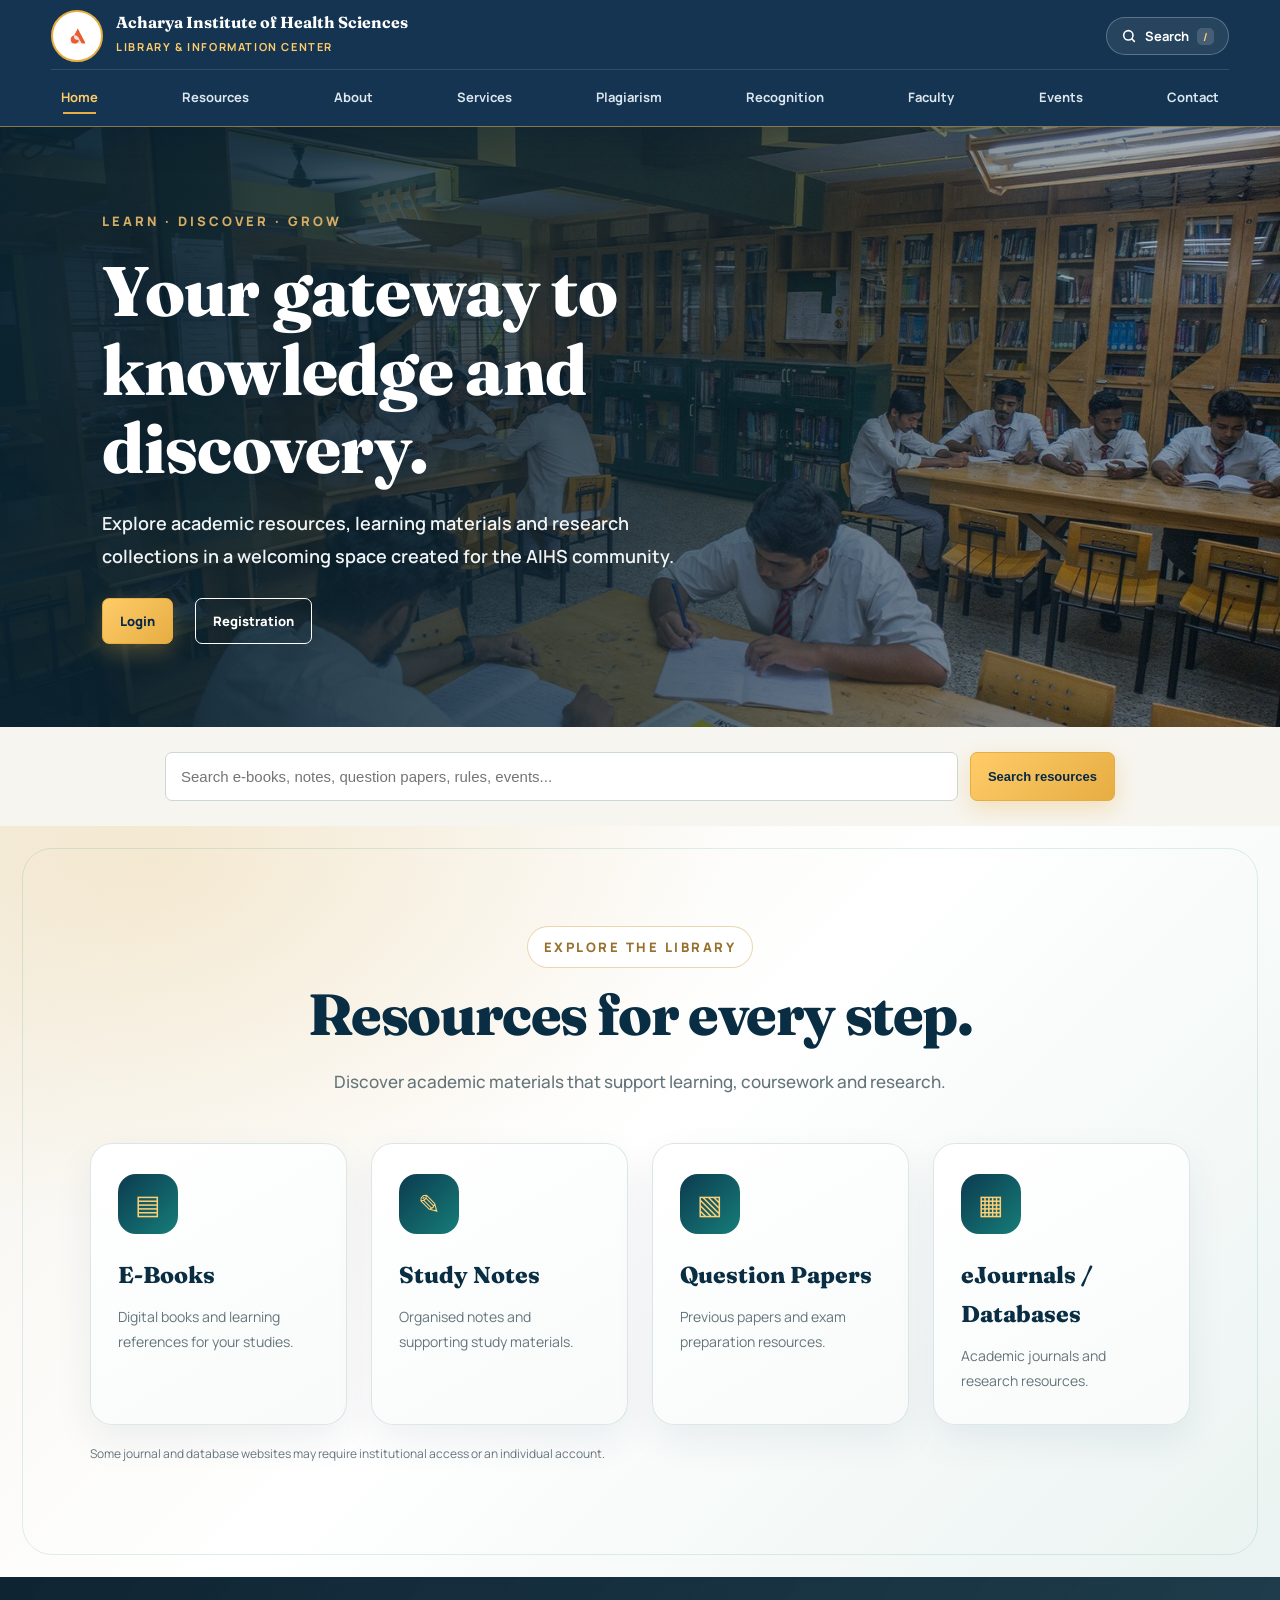
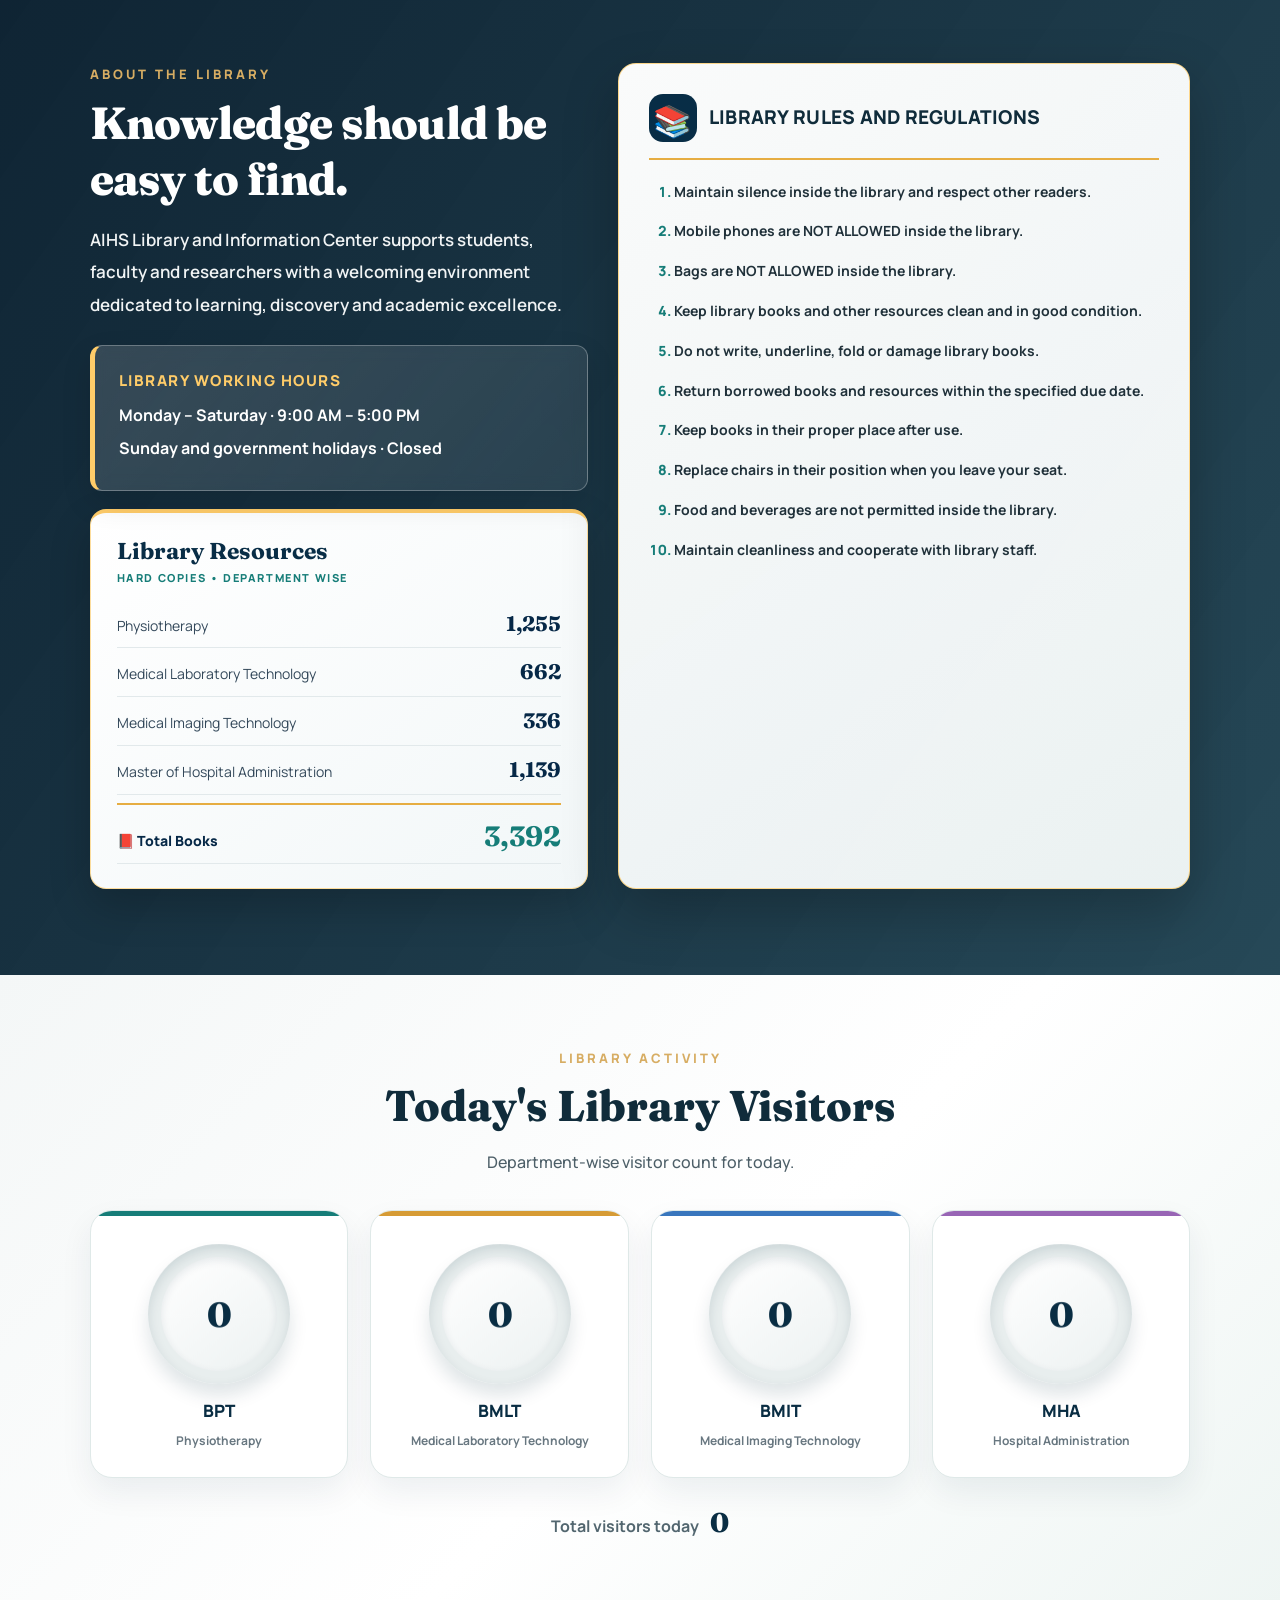
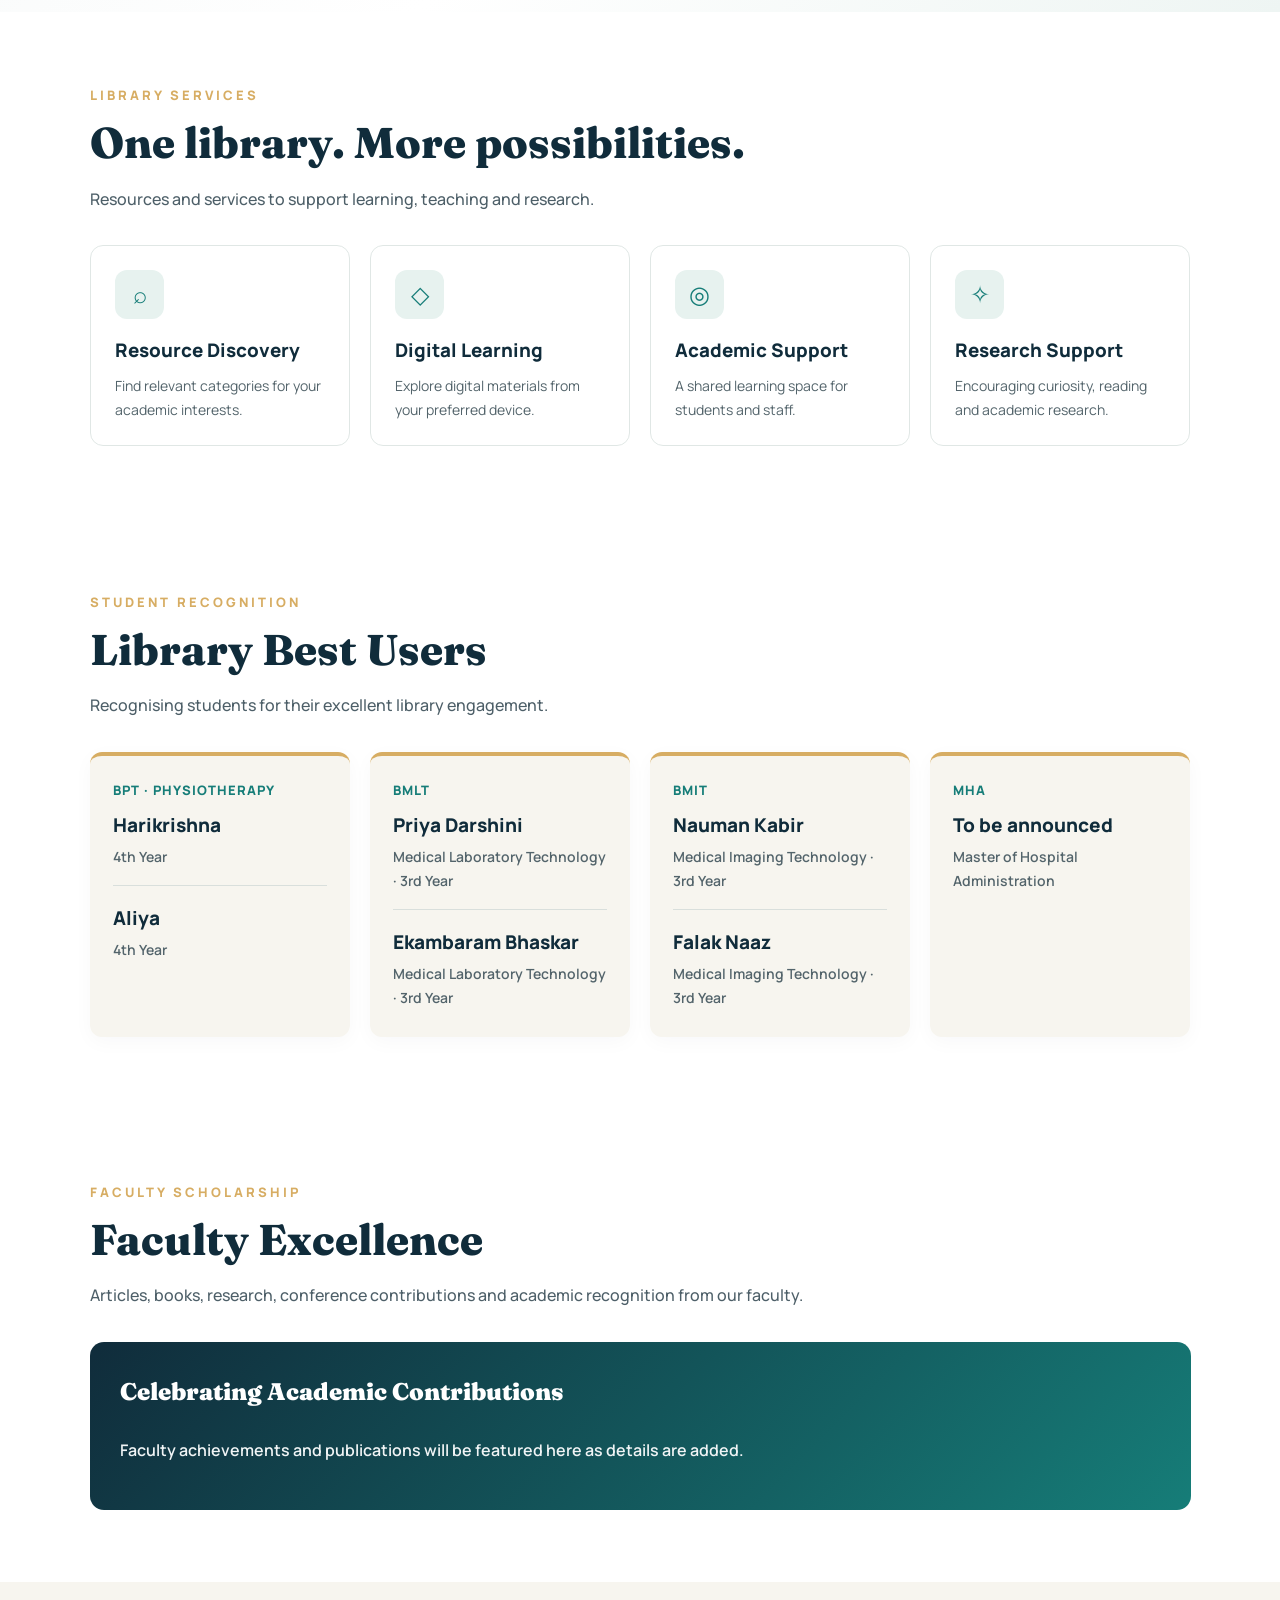
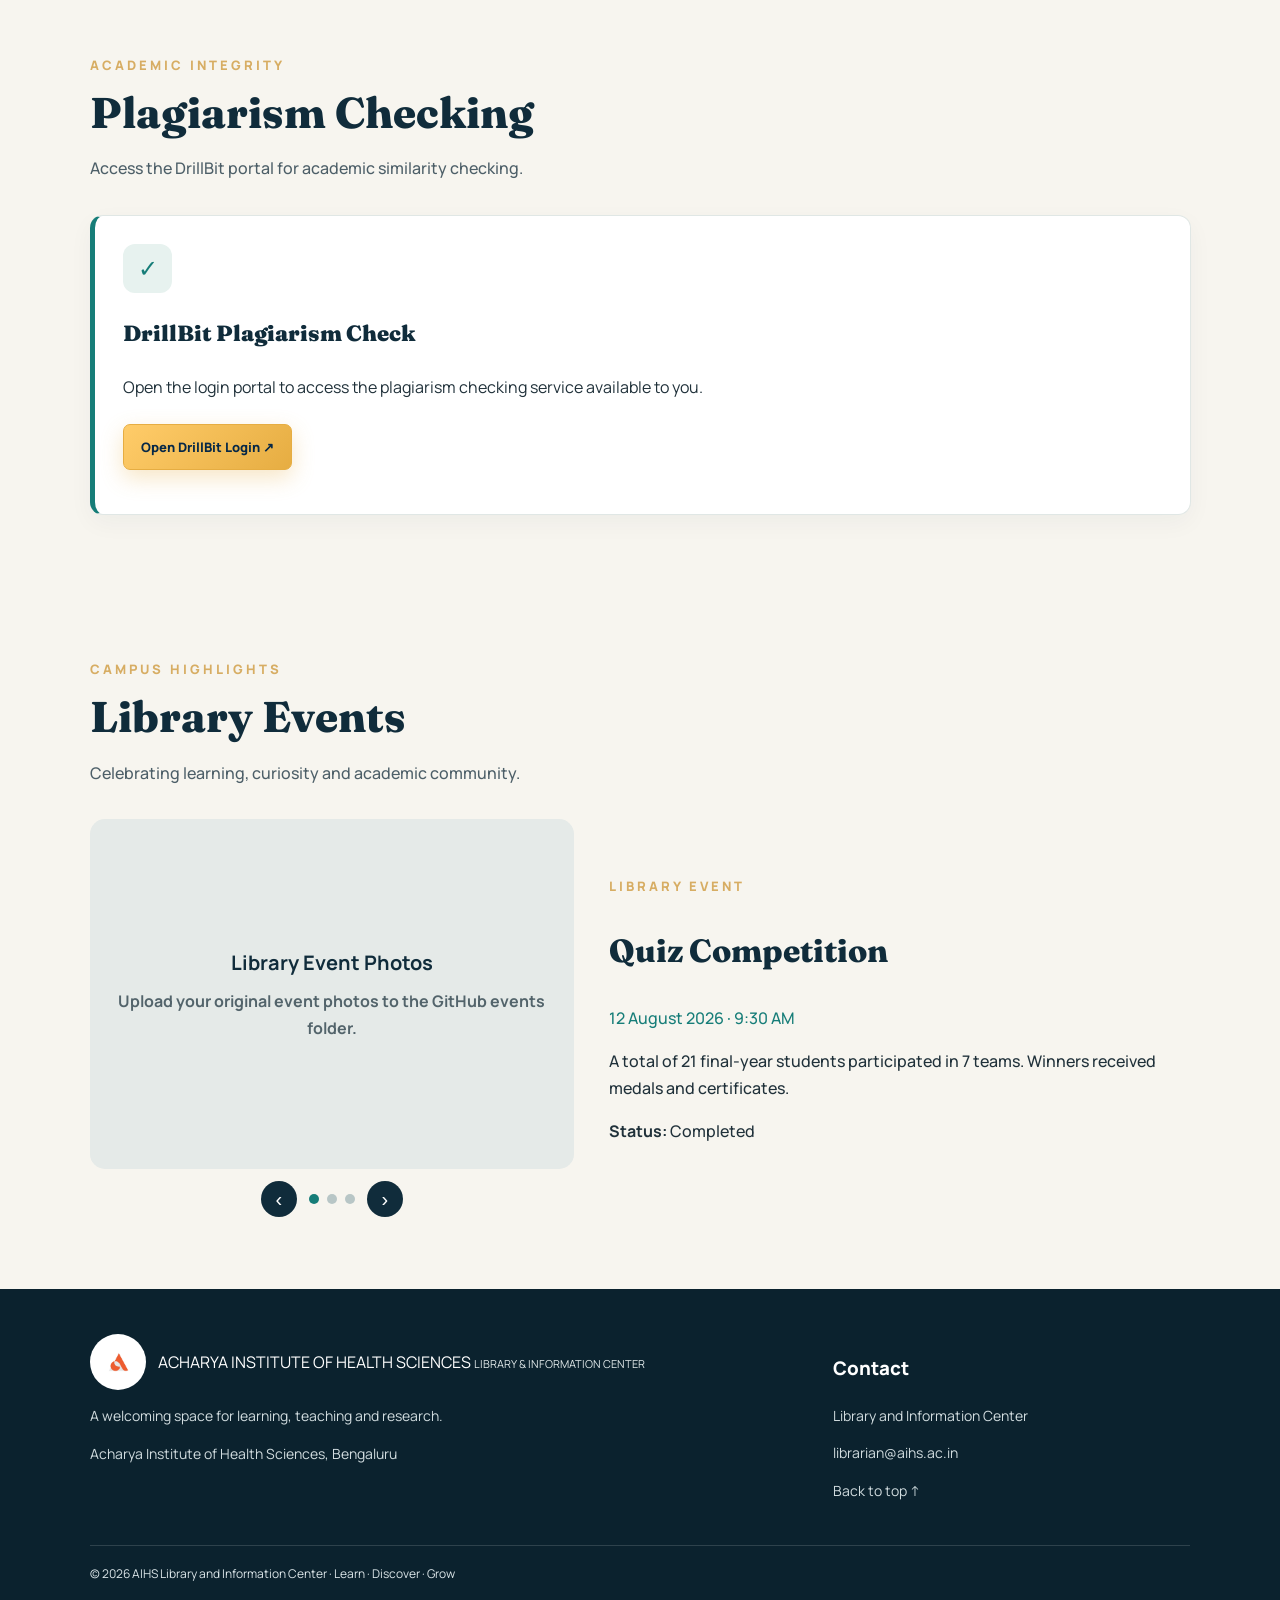
==== commit 3123f260: "Remove website visitor statistics display from public homepage" ====
--- a/index.html
+++ b/index.html
@@ -702,27 +702,6 @@
     <article class="visitor-card" style="--vc:#9865b5"><div class="visitor-ring" id="visitorMHA"><b>0</b></div><h3>MHA</h3><small>Hospital Administration</small></article>
   </div>
   <p class="visitor-total">Total visitors today <b id="visitorGrandTotal">0</b></p>
-</section>
-
-<section class="website-count-section" id="websiteUsers">
-  <div class="section-head">
-    <div class="eyebrow">Digital Library Reach</div>
-    <h2>Library Website Users</h2>
-    <p>Website visits counted automatically from this browser.</p>
-  </div>
-  <div class="website-count-grid">
-    <article class="website-count-card">
-      <div class="website-count-ring" id="websiteTotalRing"><b id="websiteTotalCount">0</b></div>
-      <h3>Total Website Users</h3>
-      <p>Unique browsers counted since tracking began</p>
-    </article>
-    <article class="website-count-card">
-      <div class="website-count-ring" id="websiteTodayRing"><b id="websiteTodayCount">0</b></div>
-      <h3>Today's Website Users</h3>
-      <p>Unique browsers counted today</p>
-    </article>
-  </div>
-  <p class="website-count-note">Counts are approximate unique browser visits, not verified individual people.</p>
 </section>
 
 <section class="services-section" id="services">
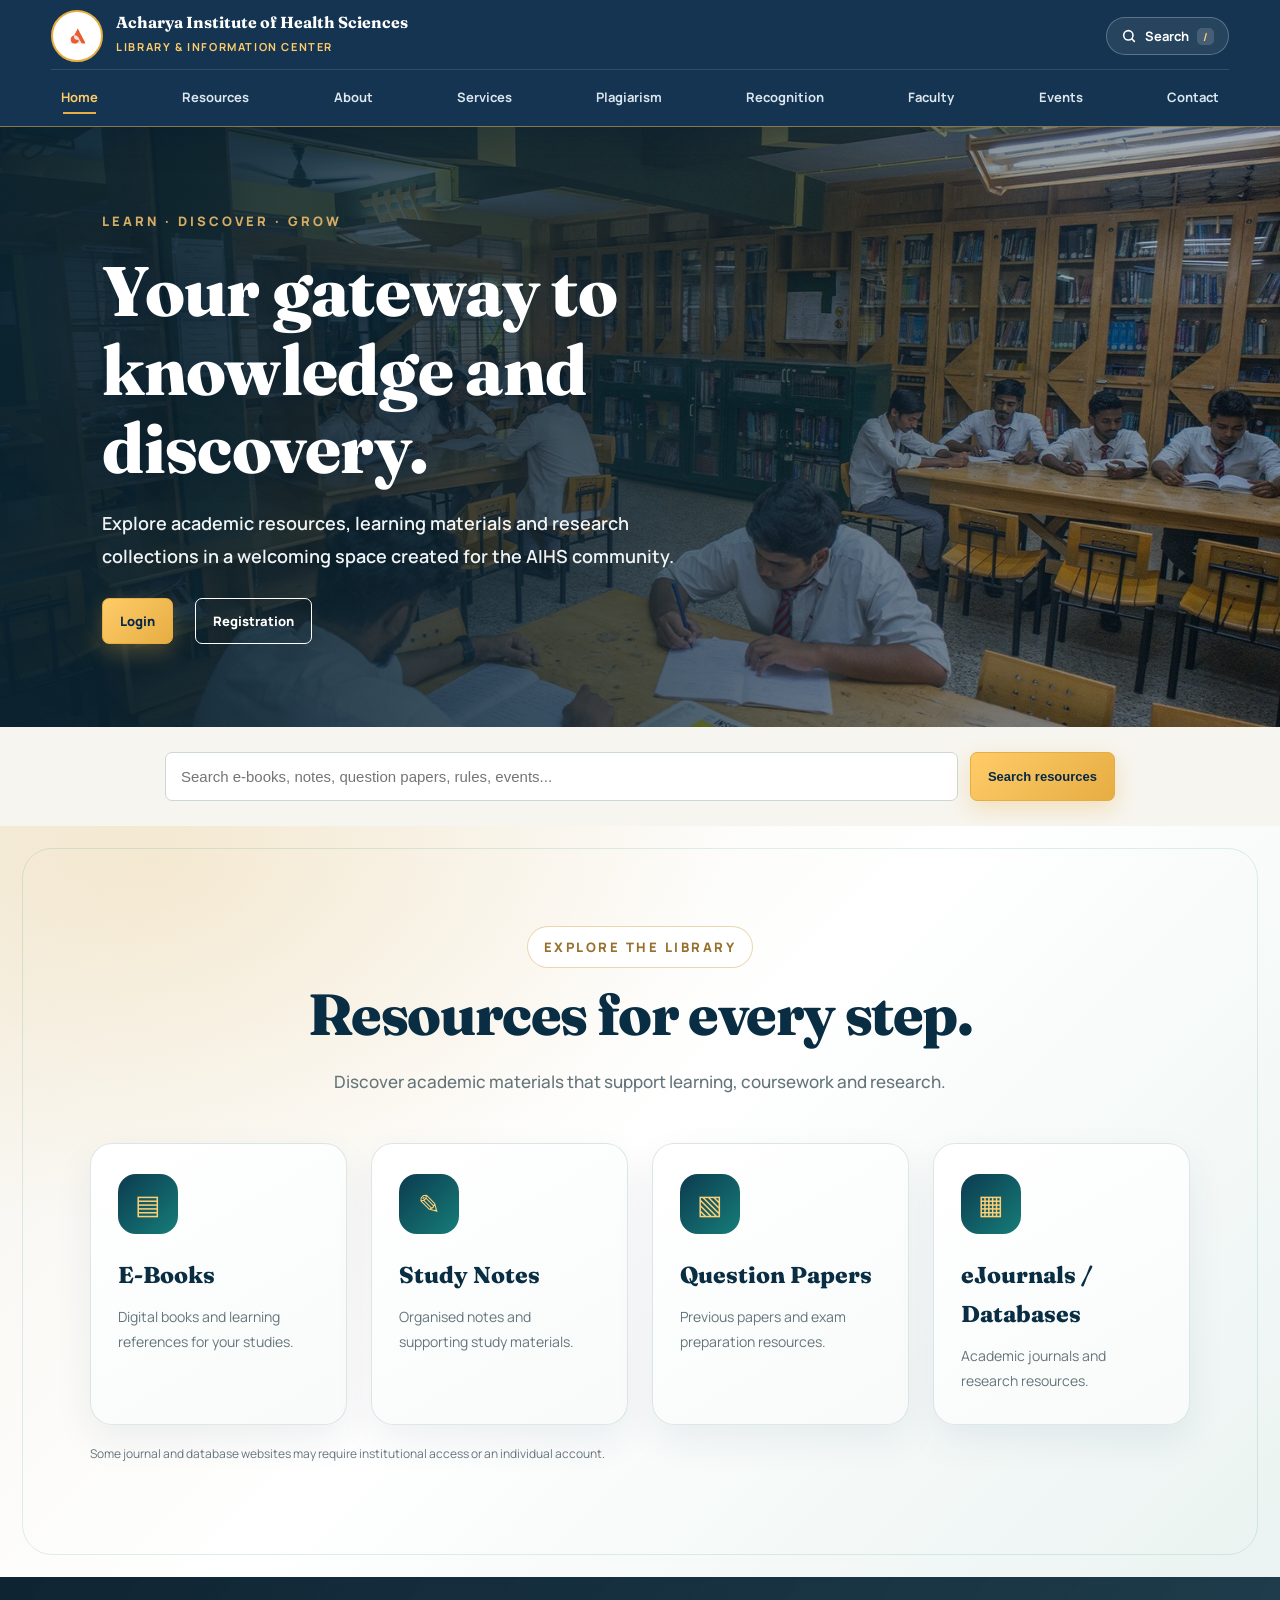
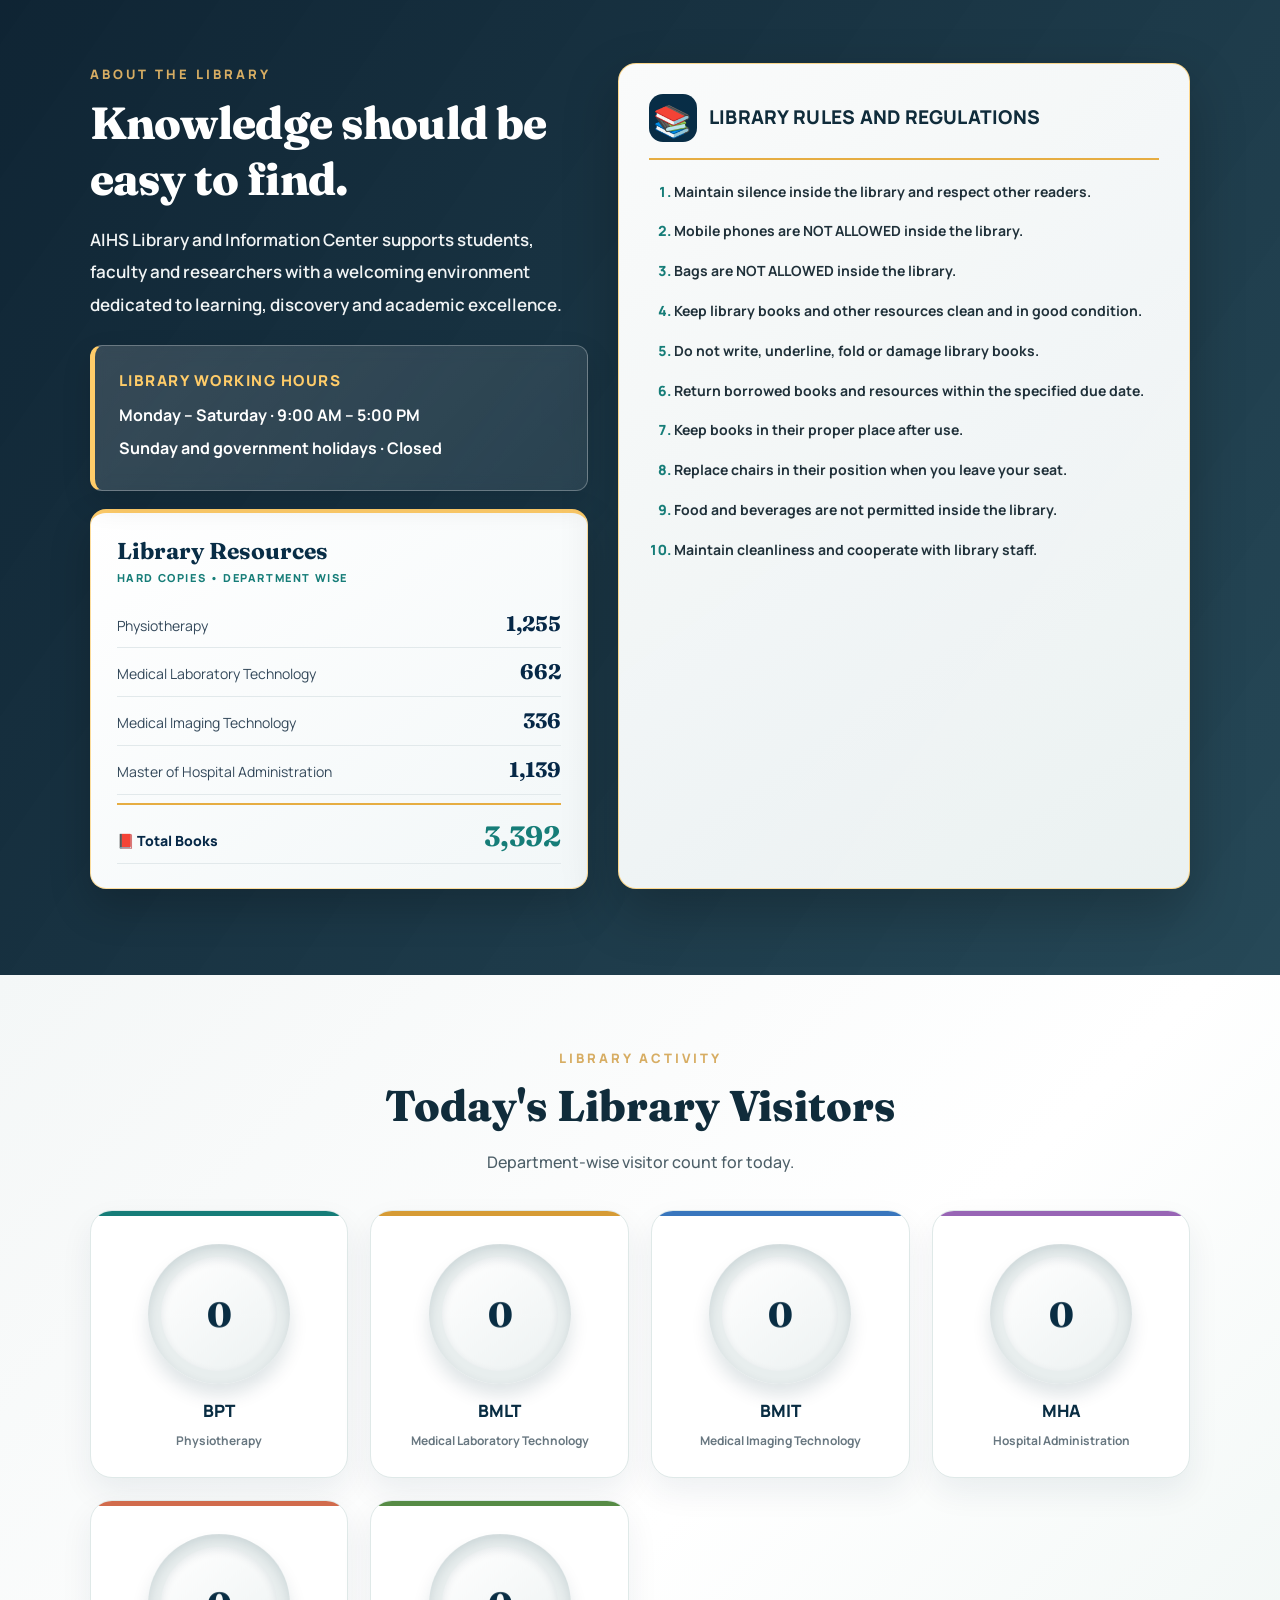
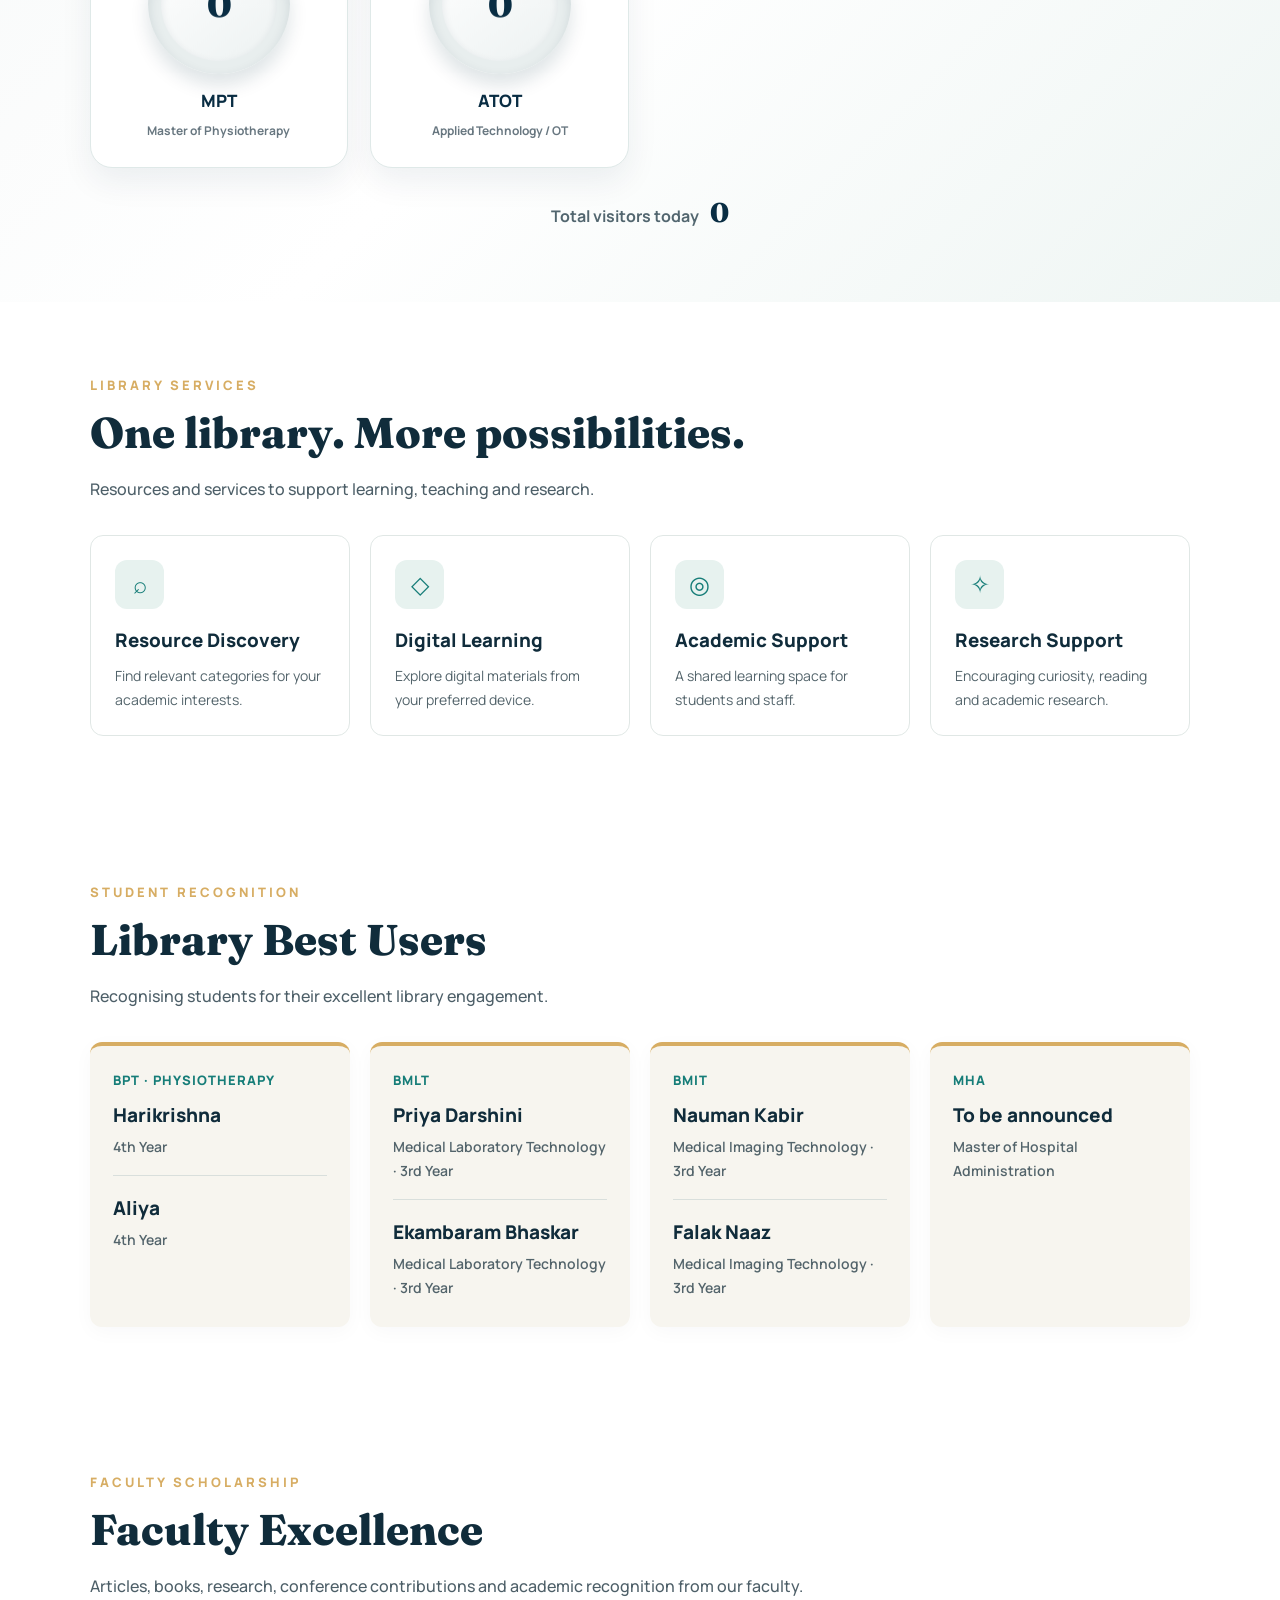
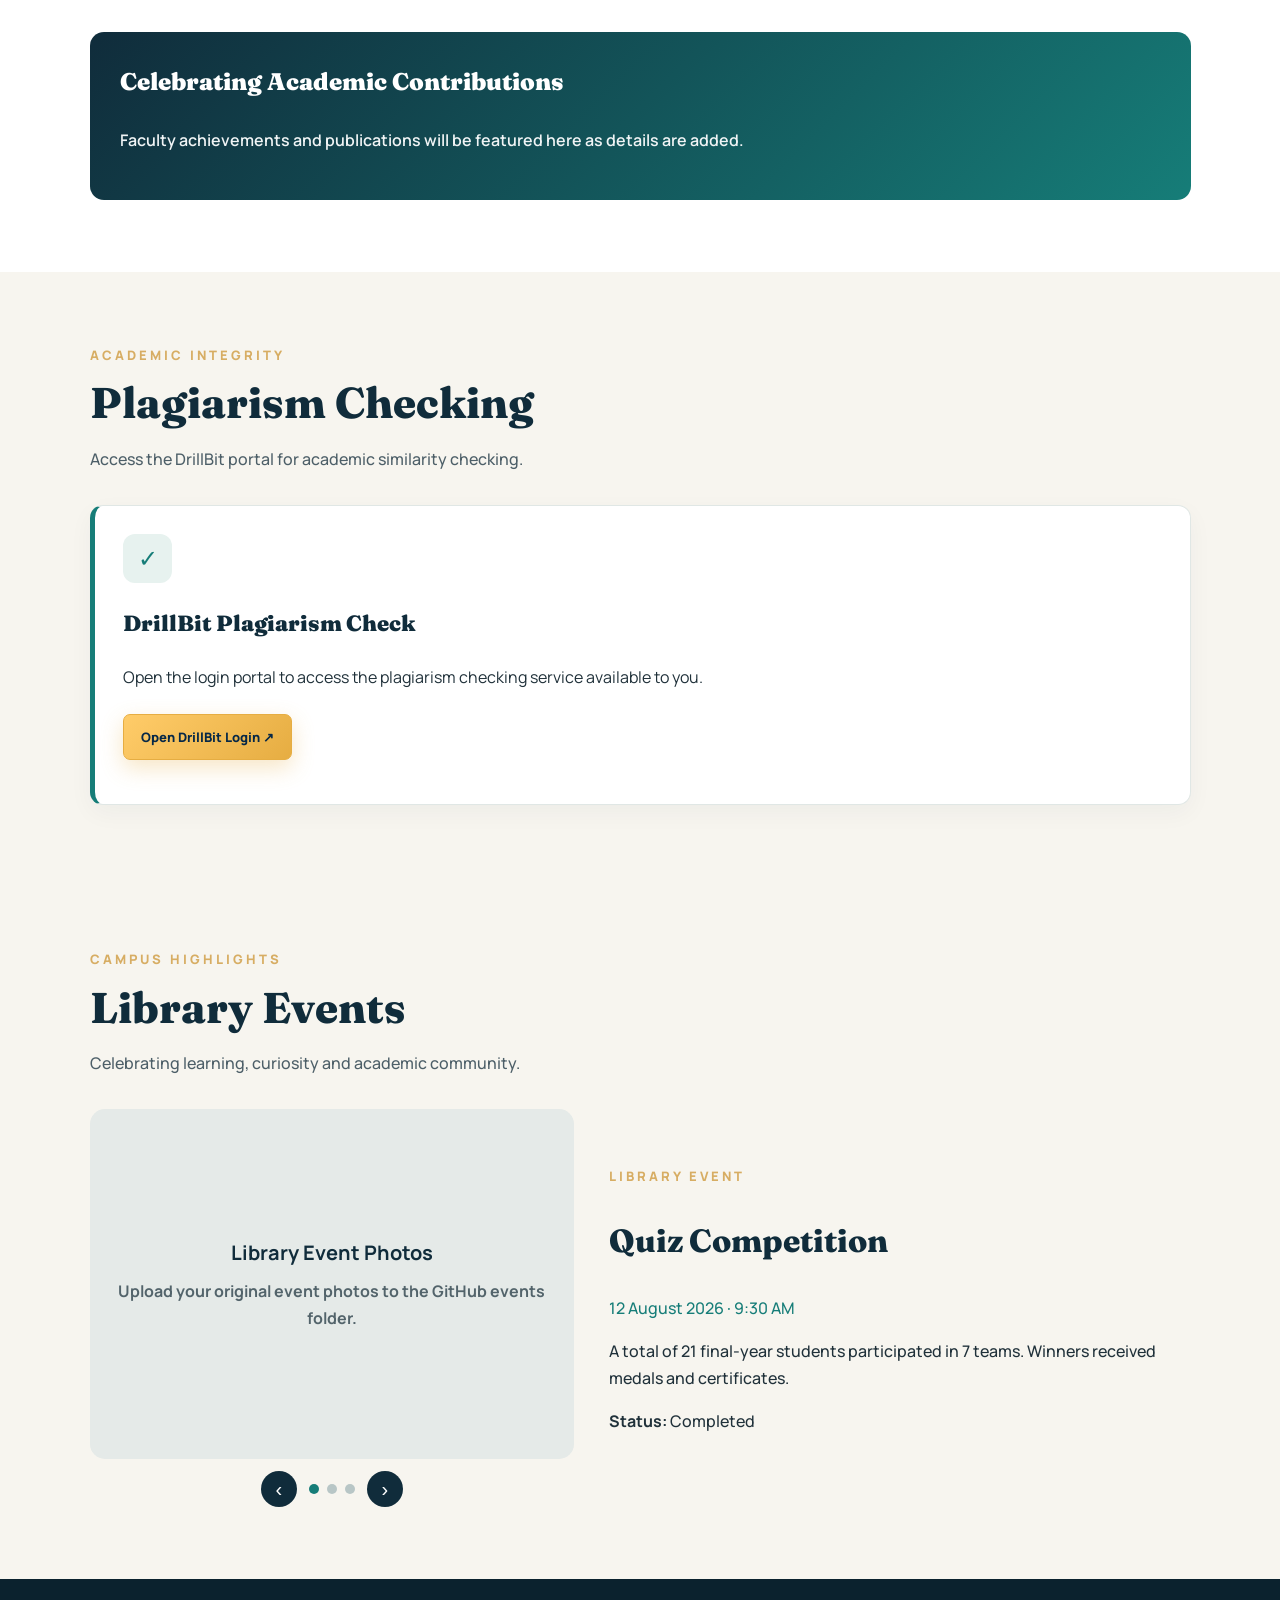
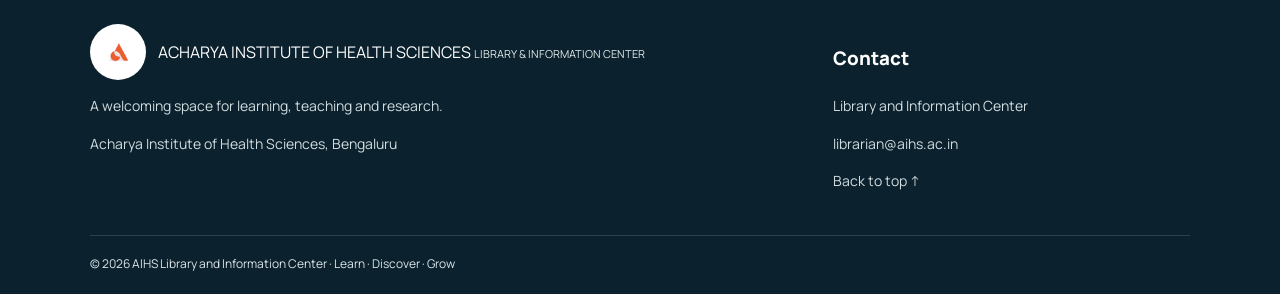
==== commit 188525aa: "Add MPT and ATOT to public visitor statistics" ====
--- a/index.html
+++ b/index.html
@@ -700,6 +700,8 @@
     <article class="visitor-card" style="--vc:#d69b35"><div class="visitor-ring" id="visitorBMLT"><b>0</b></div><h3>BMLT</h3><small>Medical Laboratory Technology</small></article>
     <article class="visitor-card" style="--vc:#3976bd"><div class="visitor-ring" id="visitorBMIT"><b>0</b></div><h3>BMIT</h3><small>Medical Imaging Technology</small></article>
     <article class="visitor-card" style="--vc:#9865b5"><div class="visitor-ring" id="visitorMHA"><b>0</b></div><h3>MHA</h3><small>Hospital Administration</small></article>
+    <article class="visitor-card" style="--vc:#d16b4c"><div class="visitor-ring" id="visitorMPT"><b>0</b></div><h3>MPT</h3><small>Master of Physiotherapy</small></article>
+    <article class="visitor-card" style="--vc:#568b45"><div class="visitor-ring" id="visitorATOT"><b>0</b></div><h3>ATOT</h3><small>Applied Technology / OT</small></article>
   </div>
   <p class="visitor-total">Total visitors today <b id="visitorGrandTotal">0</b></p>
 </section>
@@ -1326,9 +1328,10 @@
 try{
  const snap=await getDoc(doc(db,"site","visitorCounts"));
  const data=snap.exists()?snap.data():{};
- const counts=(data.date===today&&data.counts)?data.counts:{BPT:0,BMLT:0,BMIT:0,MHA:0};
- const total=["BPT","BMLT","BMIT","MHA"].reduce((n,k)=>n+(Number(counts[k])||0),0);
- ["BPT","BMLT","BMIT","MHA"].forEach(k=>{
+ const counts=(data.date===today&&data.counts)?data.counts:{BPT:0,BMLT:0,BMIT:0,MHA:0,MPT:0,ATOT:0};
+ const depts=["BPT","BMLT","BMIT","MHA","MPT","ATOT"];
+ const total=depts.reduce((n,k)=>n+(Number(counts[k])||0),0);
+ depts.forEach(k=>{
   const value=Number(counts[k])||0,ring=document.getElementById("visitor"+k);
   ring.style.setProperty("--angle",(total?value/total*360:0)+"deg");
   ring.querySelector("b").textContent=value.toLocaleString("en-IN");
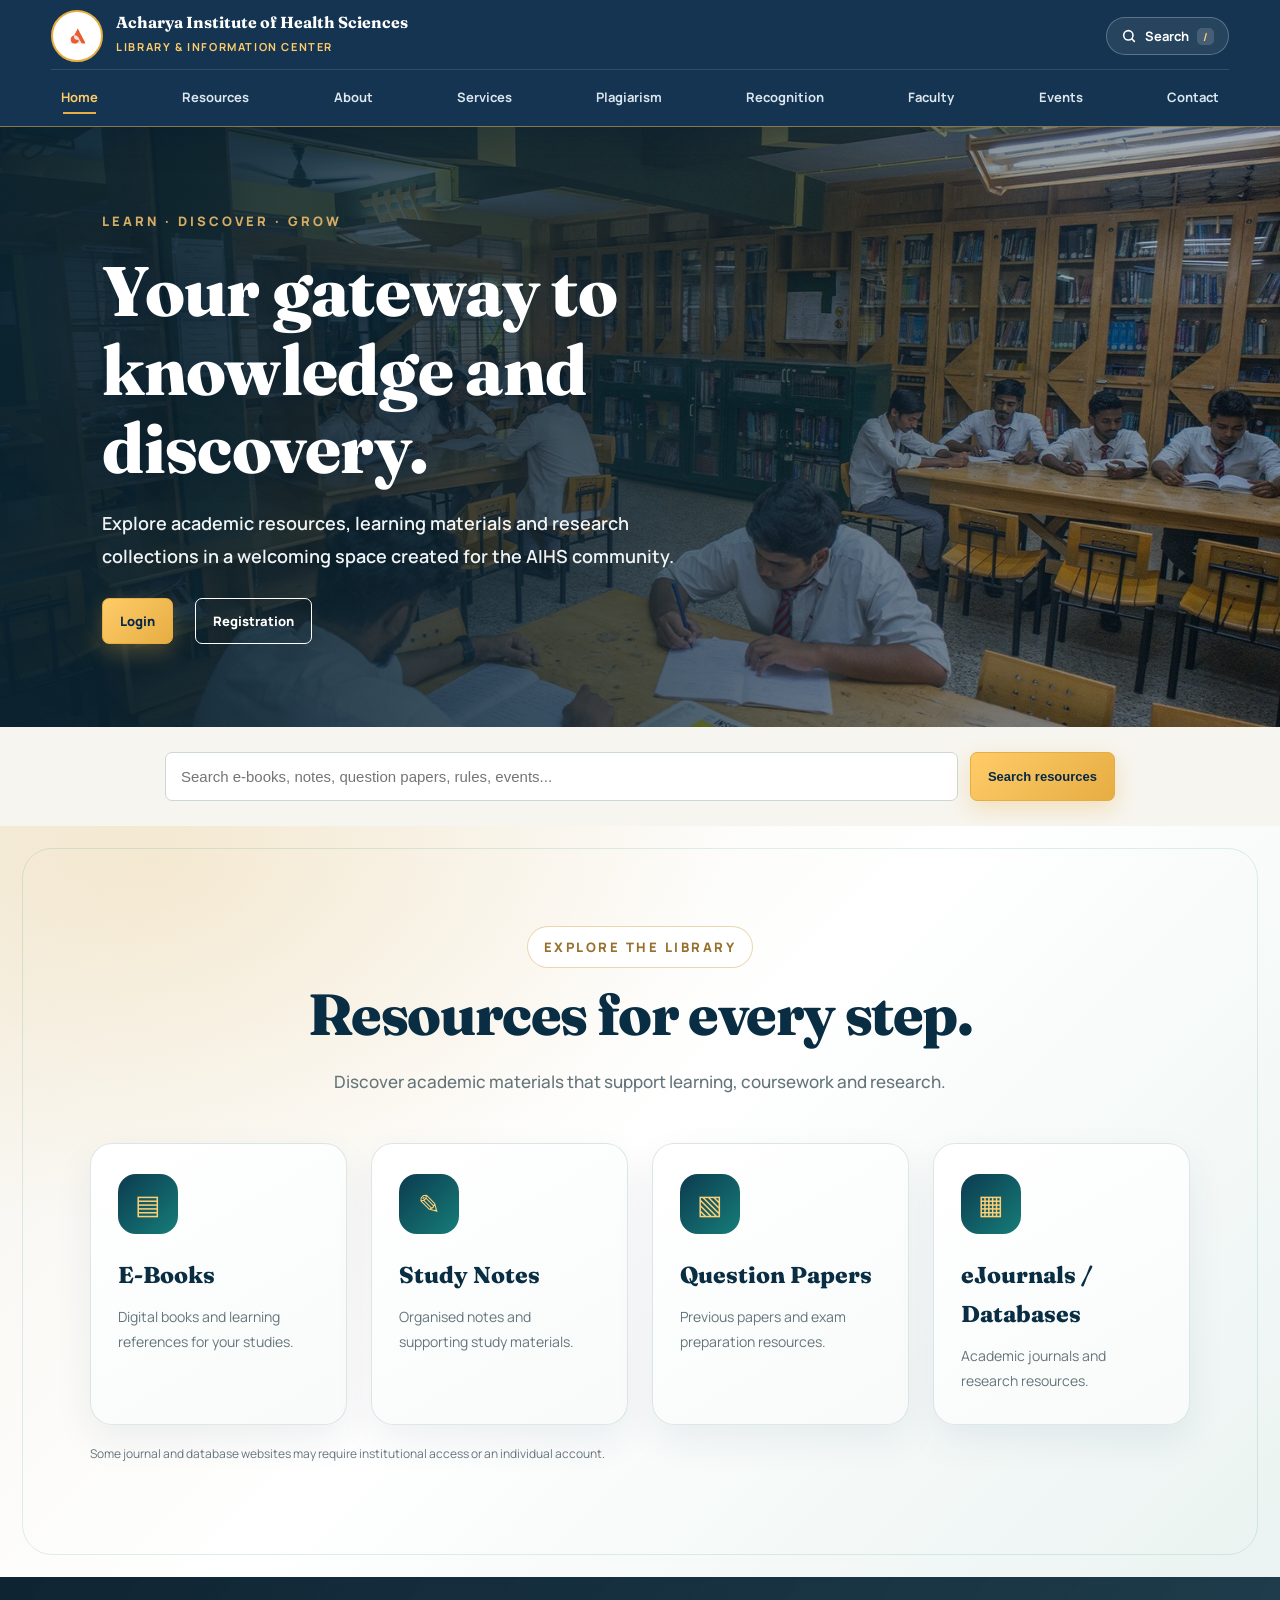
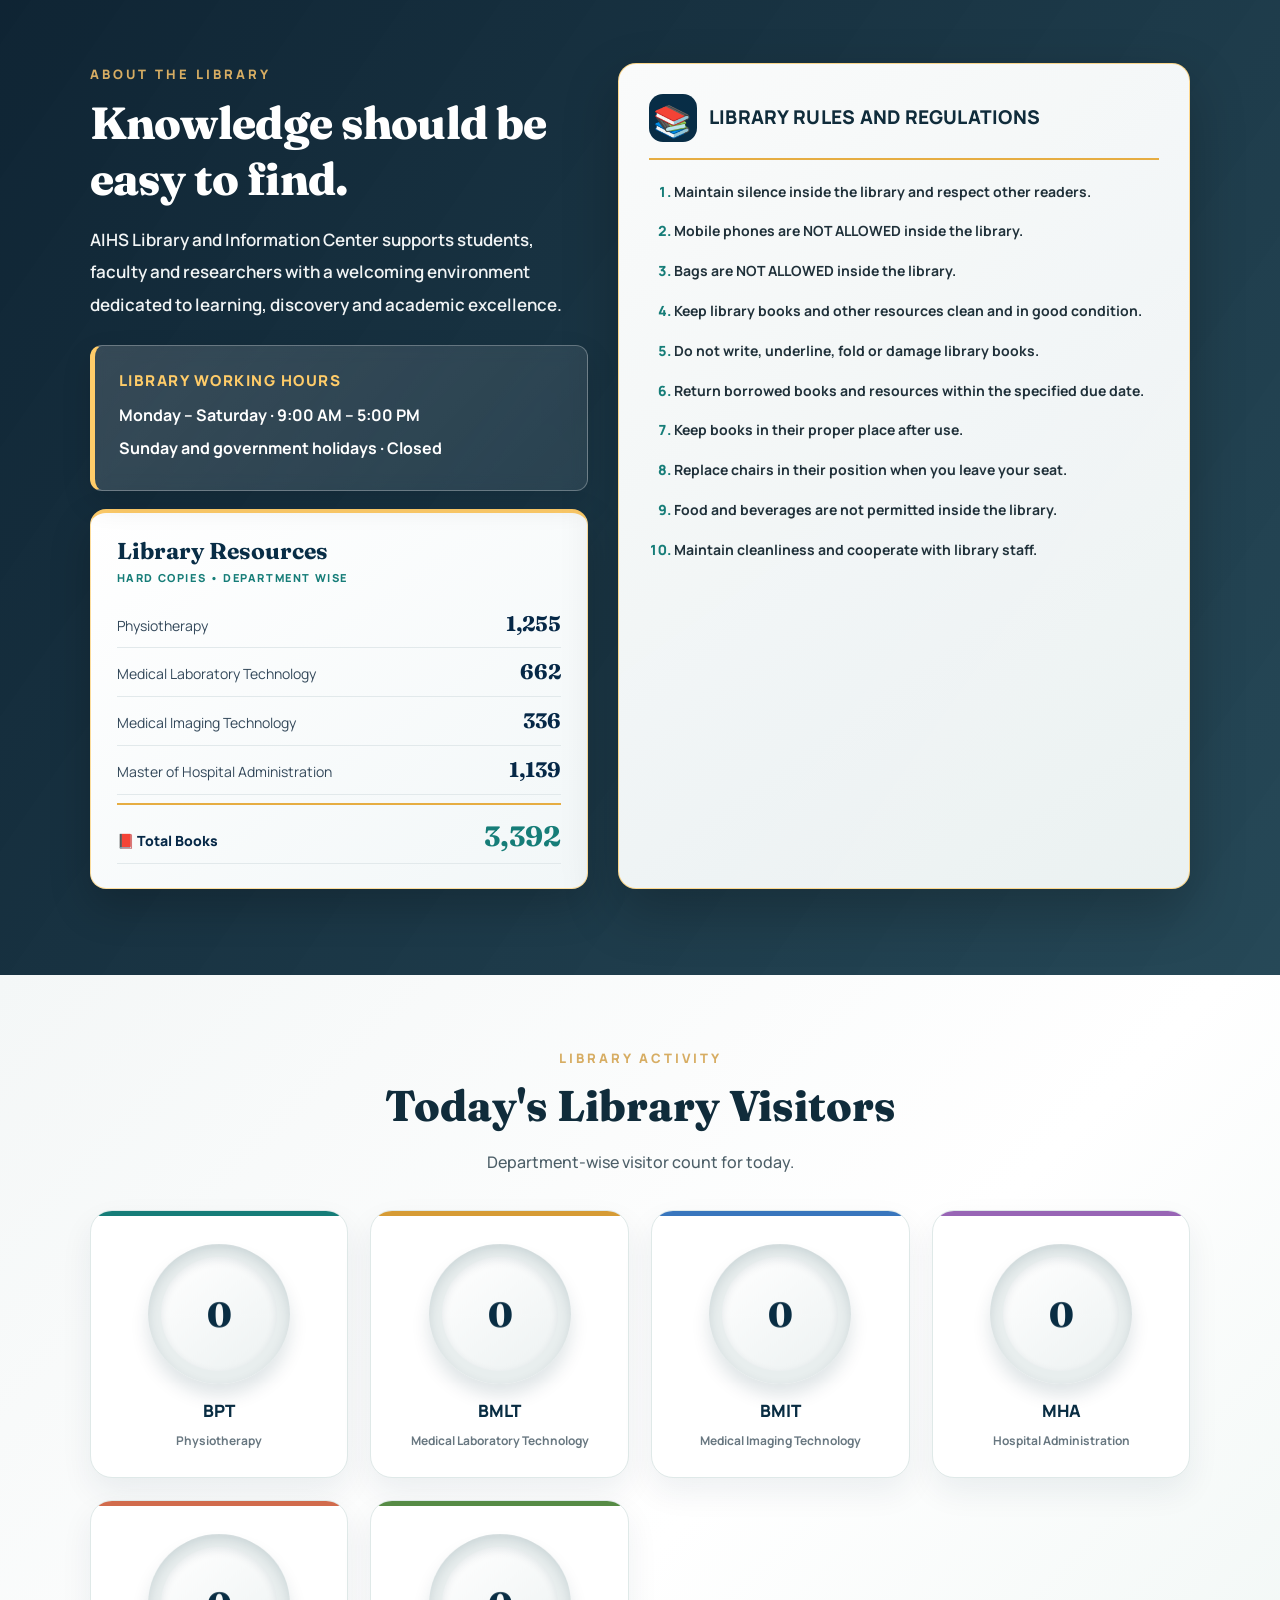
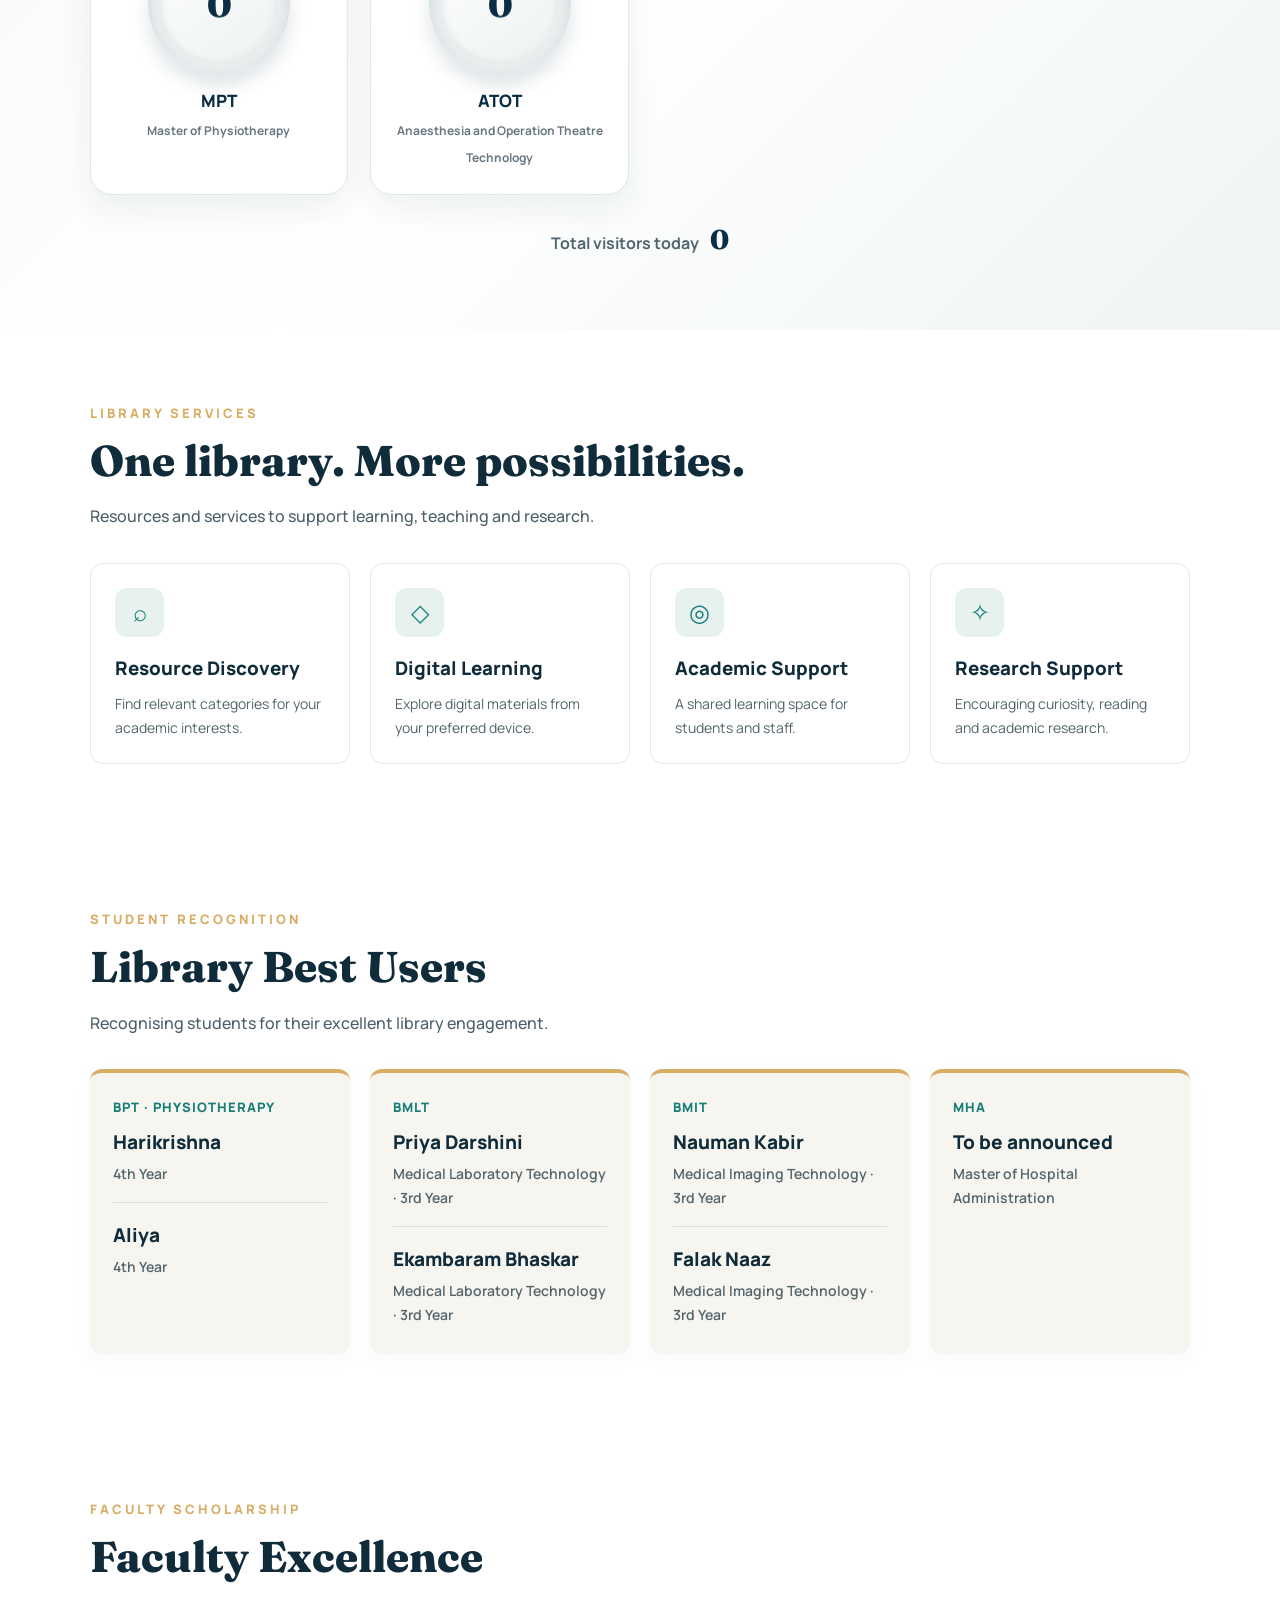
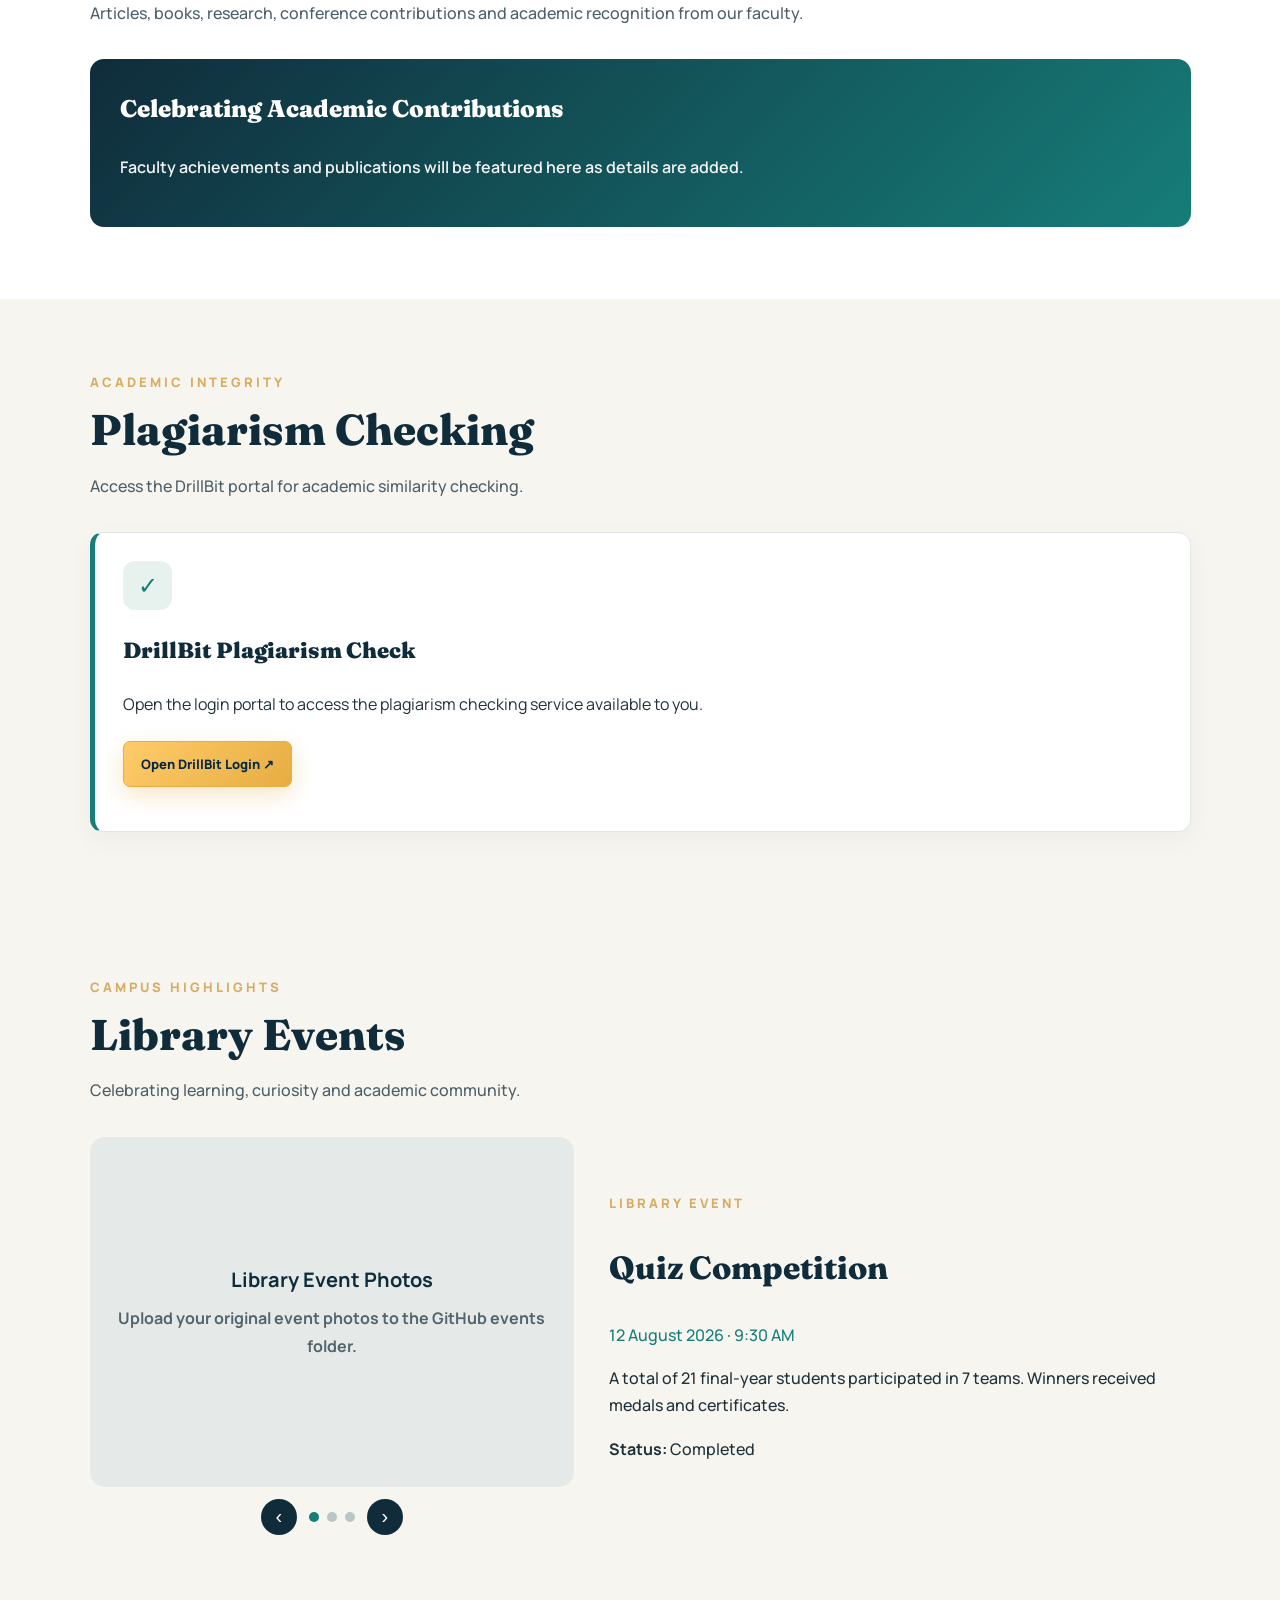
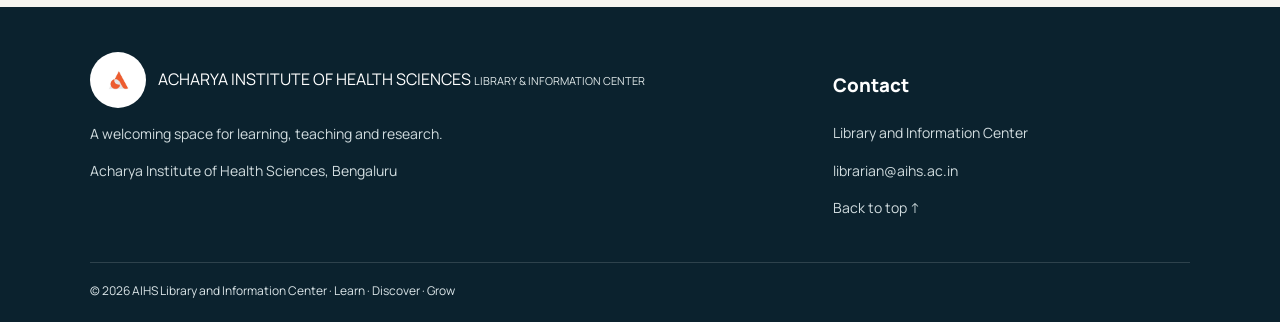
==== commit 35f7f76e: "Correct ATOT department name on homepage" ====
--- a/index.html
+++ b/index.html
@@ -701,7 +701,7 @@
     <article class="visitor-card" style="--vc:#3976bd"><div class="visitor-ring" id="visitorBMIT"><b>0</b></div><h3>BMIT</h3><small>Medical Imaging Technology</small></article>
     <article class="visitor-card" style="--vc:#9865b5"><div class="visitor-ring" id="visitorMHA"><b>0</b></div><h3>MHA</h3><small>Hospital Administration</small></article>
     <article class="visitor-card" style="--vc:#d16b4c"><div class="visitor-ring" id="visitorMPT"><b>0</b></div><h3>MPT</h3><small>Master of Physiotherapy</small></article>
-    <article class="visitor-card" style="--vc:#568b45"><div class="visitor-ring" id="visitorATOT"><b>0</b></div><h3>ATOT</h3><small>Applied Technology / OT</small></article>
+    <article class="visitor-card" style="--vc:#568b45"><div class="visitor-ring" id="visitorATOT"><b>0</b></div><h3>ATOT</h3><small>Anaesthesia and Operation Theatre Technology</small></article>
   </div>
   <p class="visitor-total">Total visitors today <b id="visitorGrandTotal">0</b></p>
 </section>
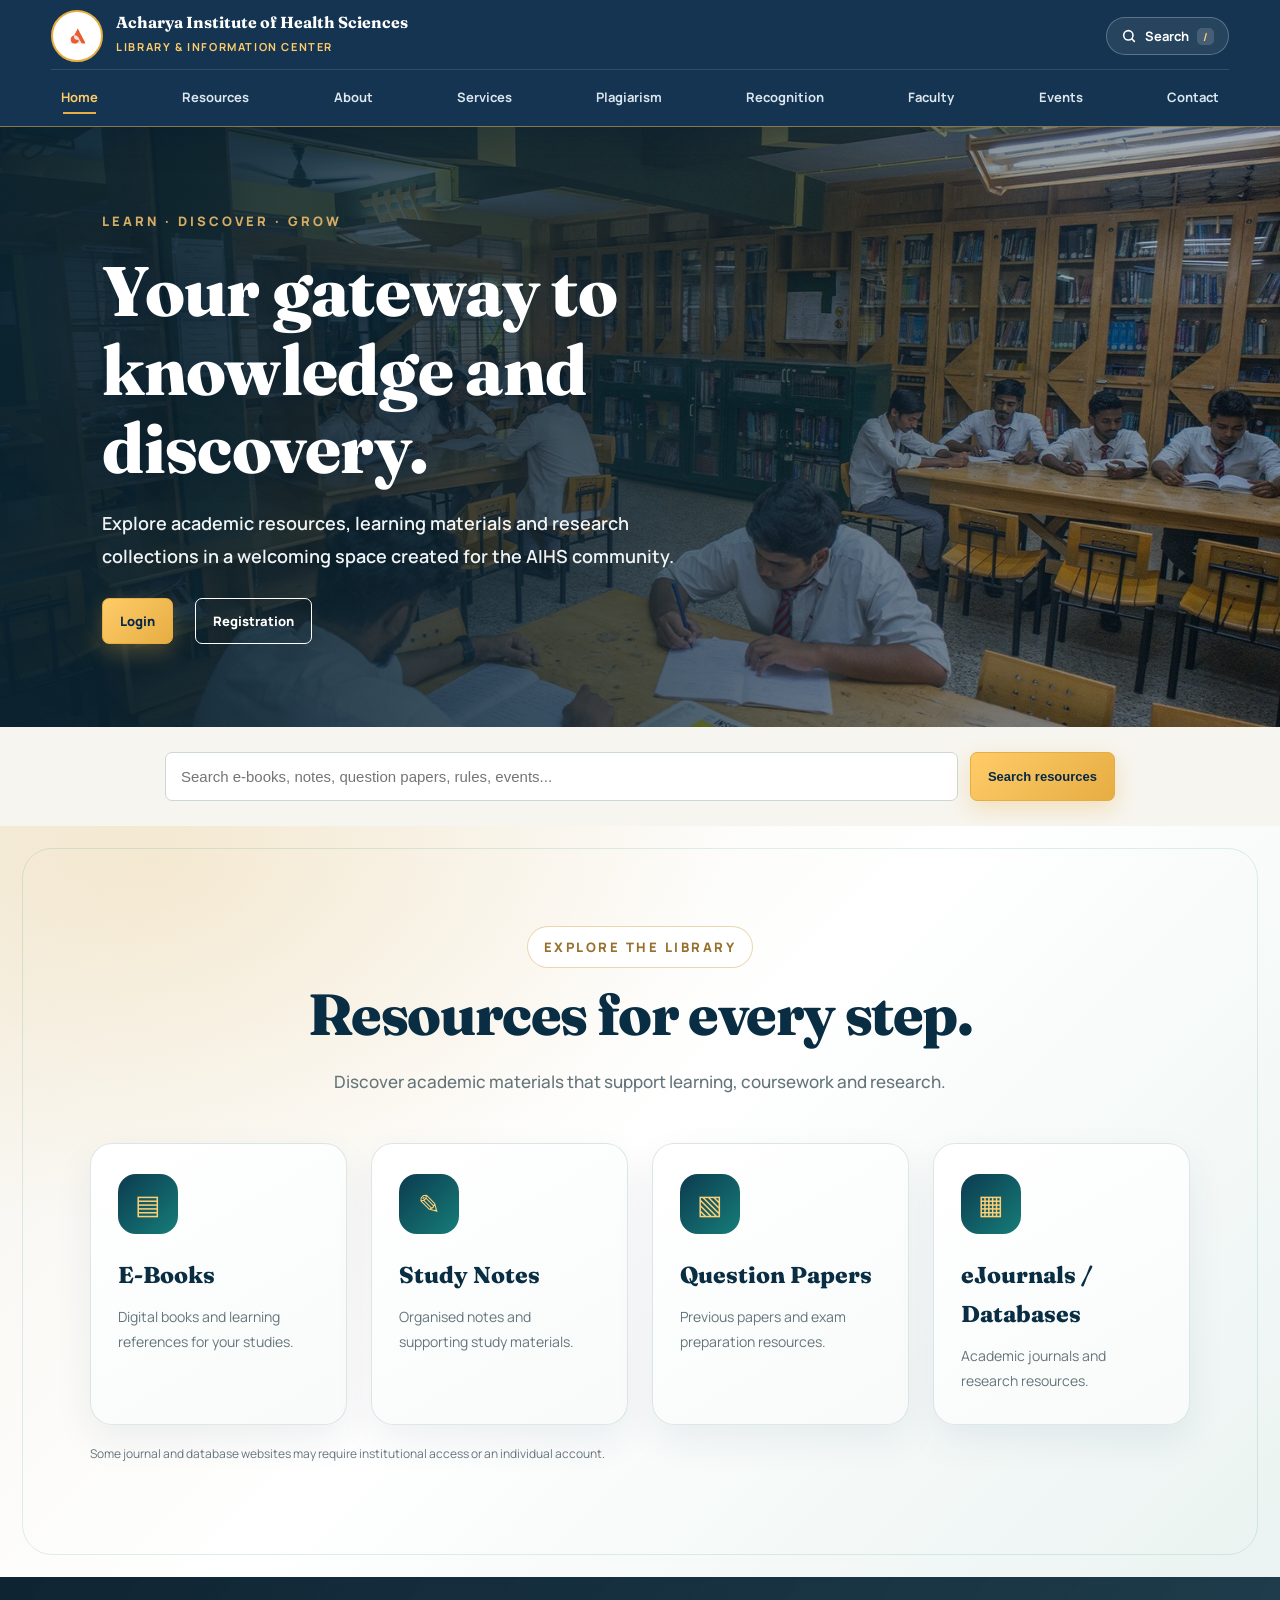
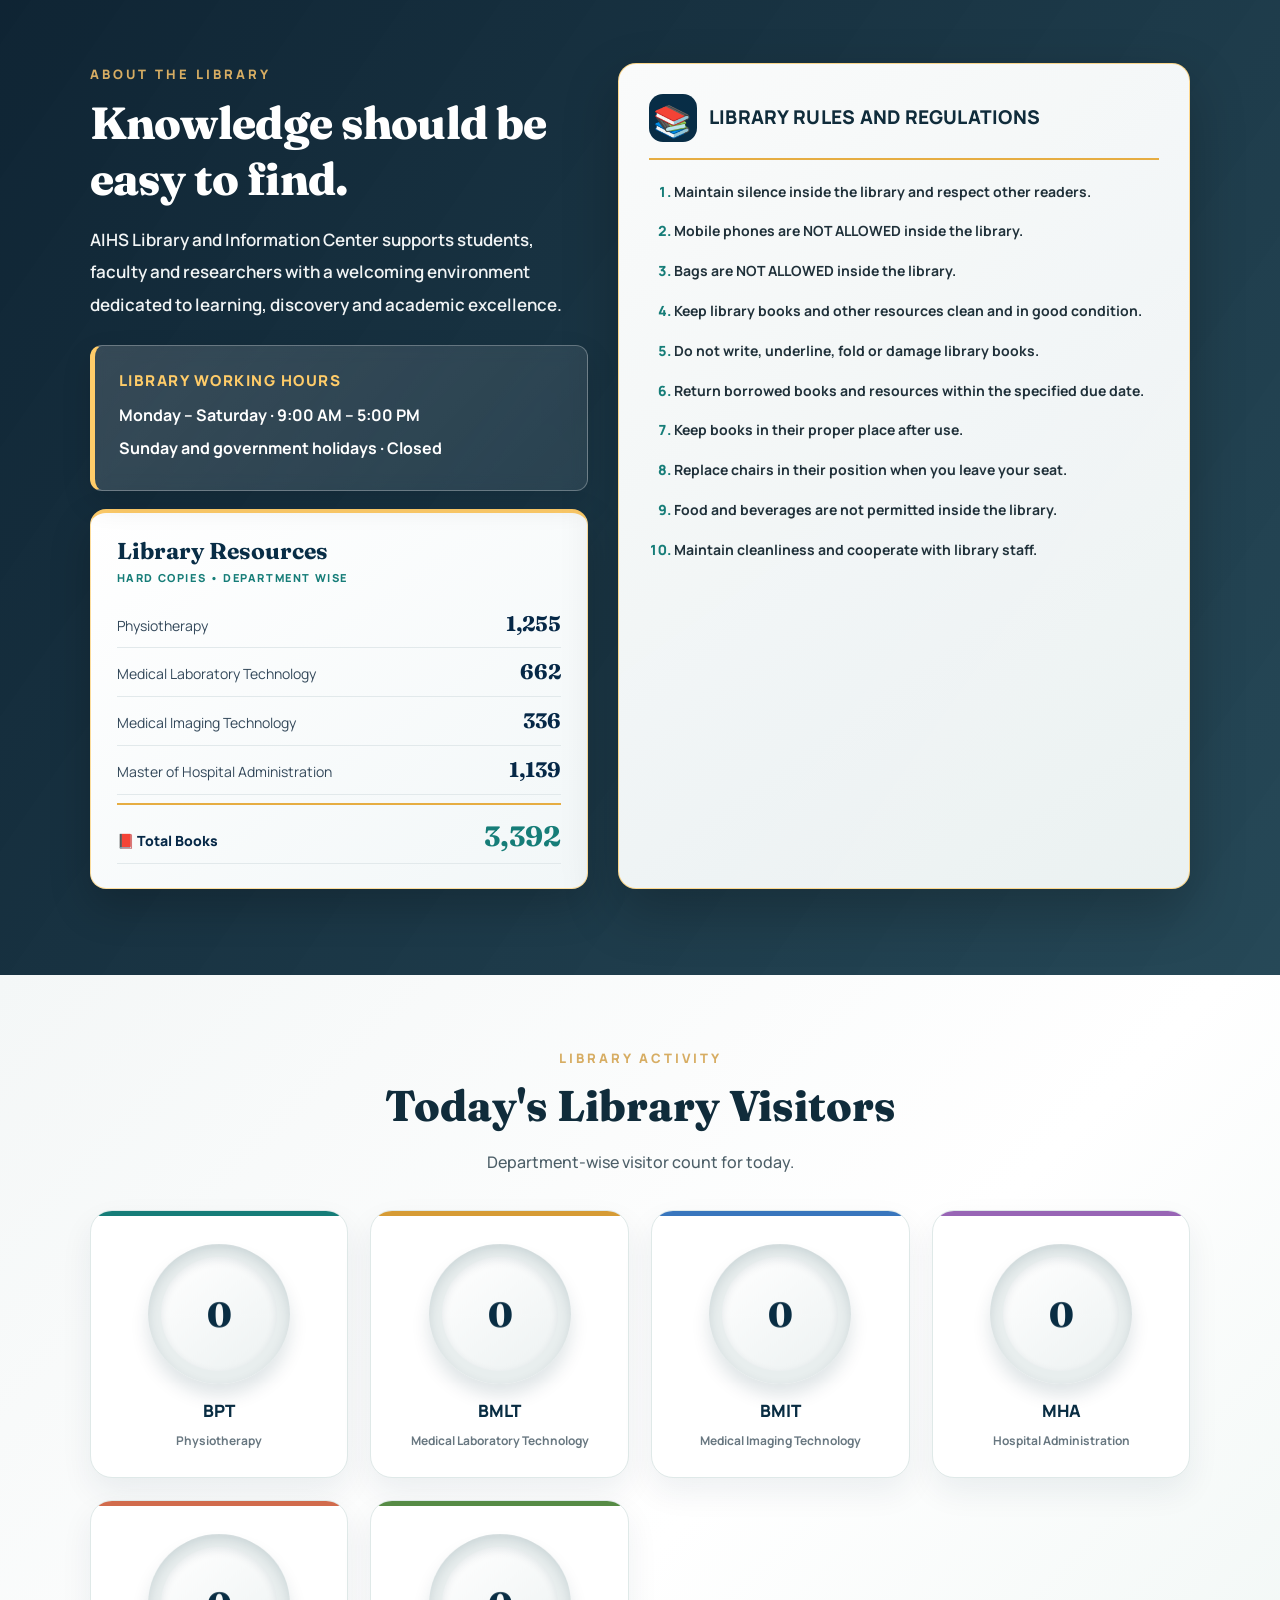
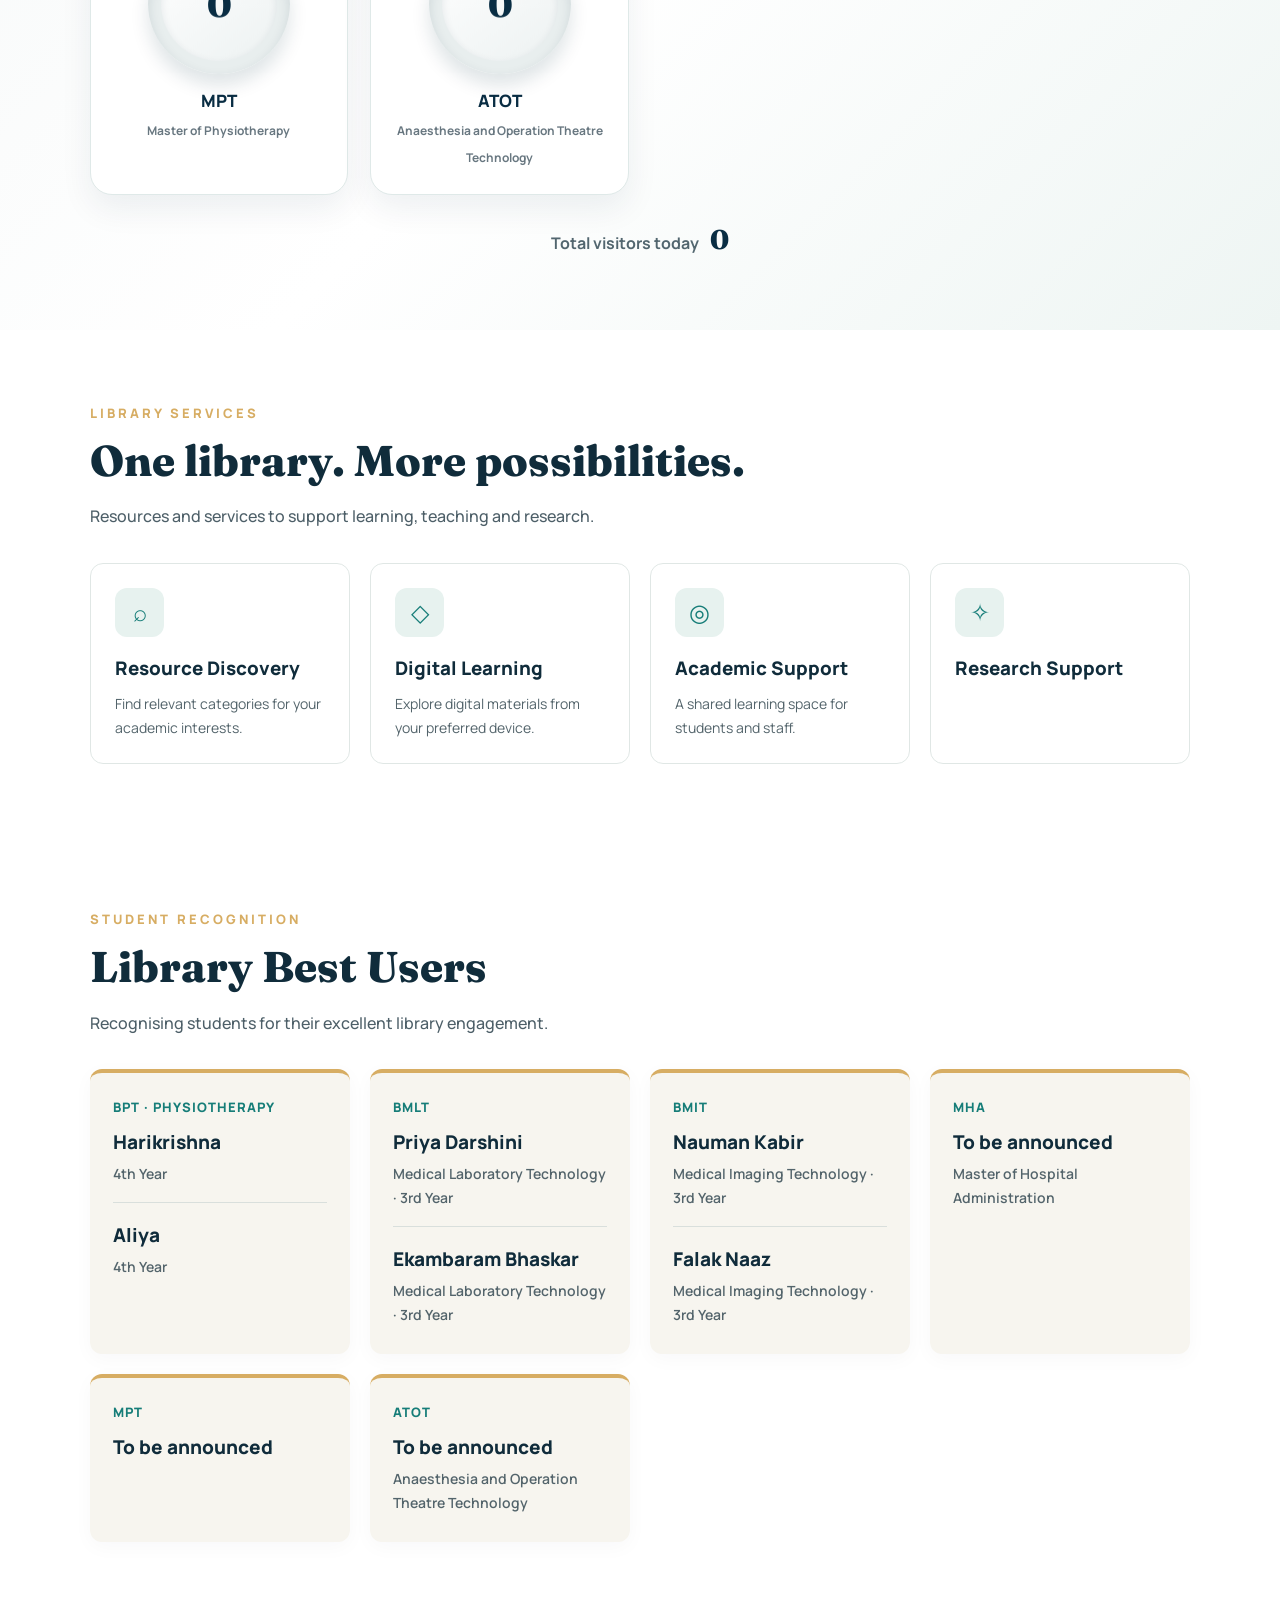
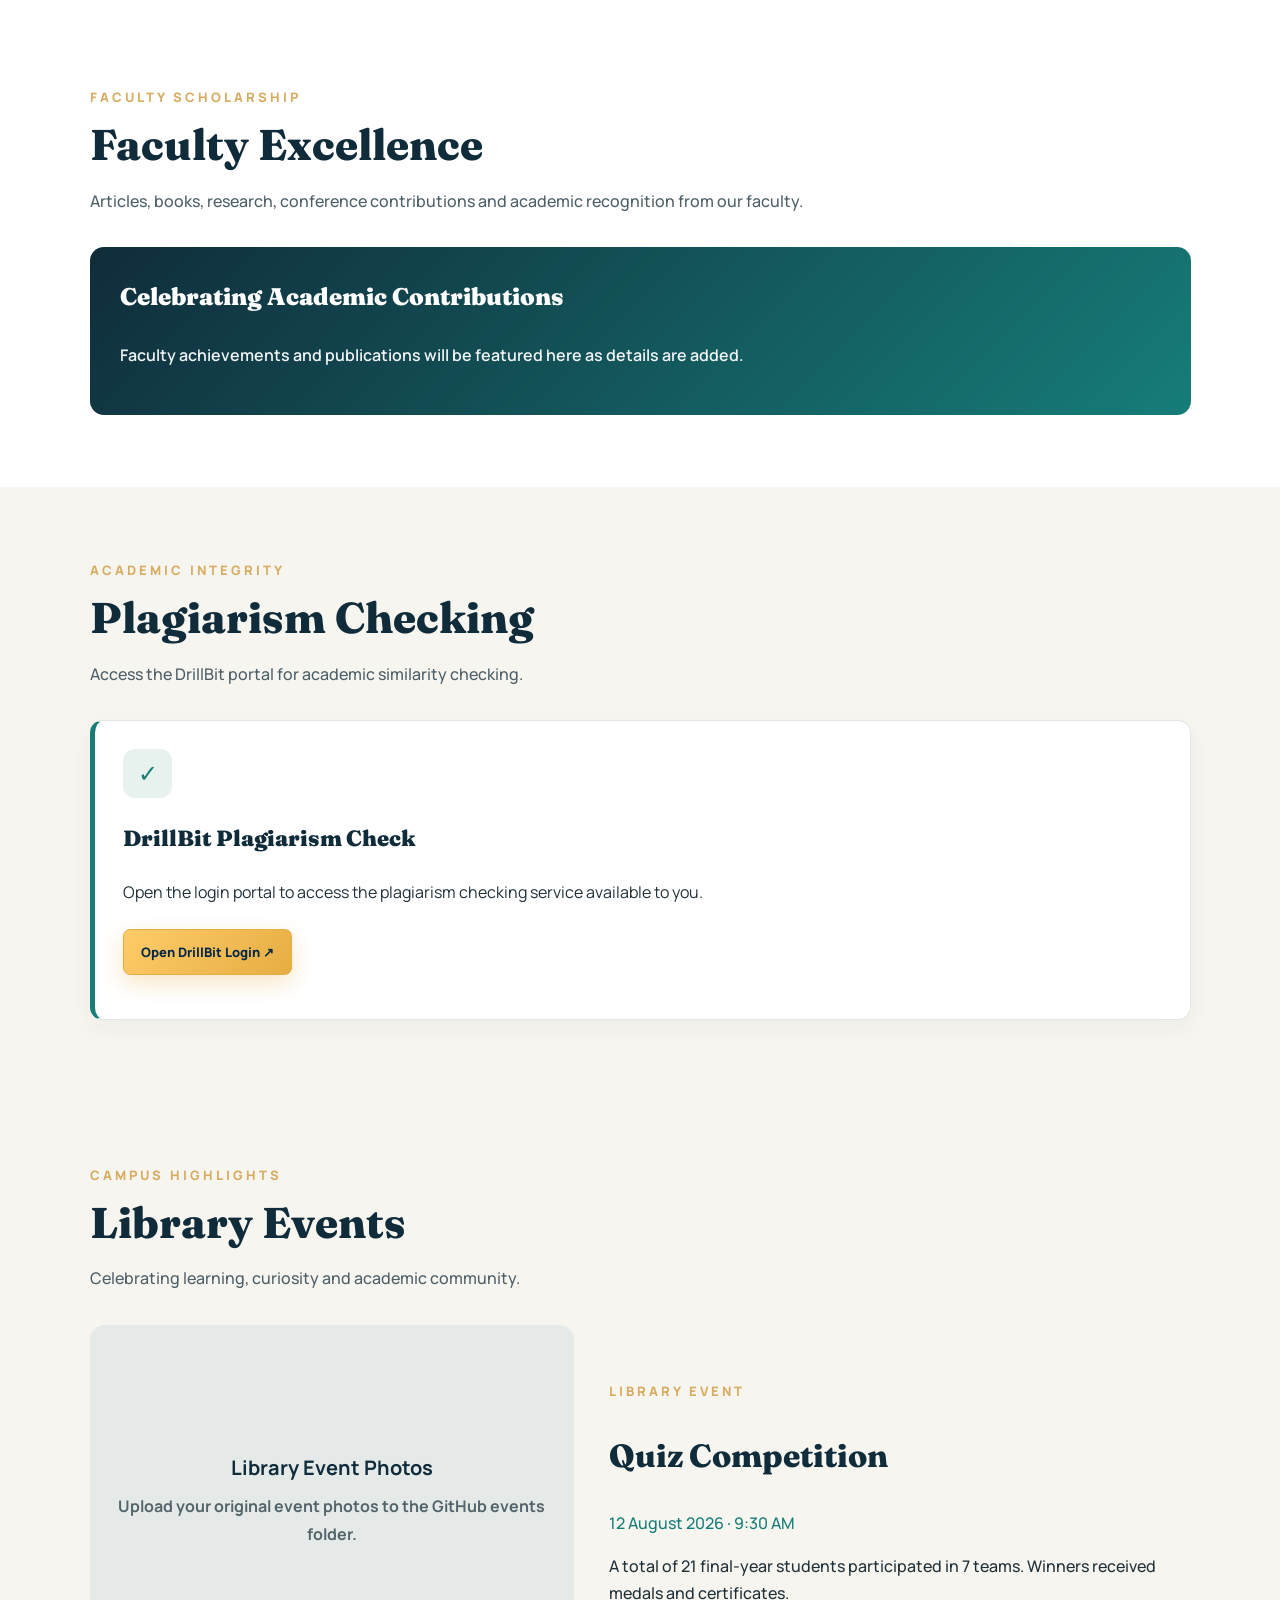
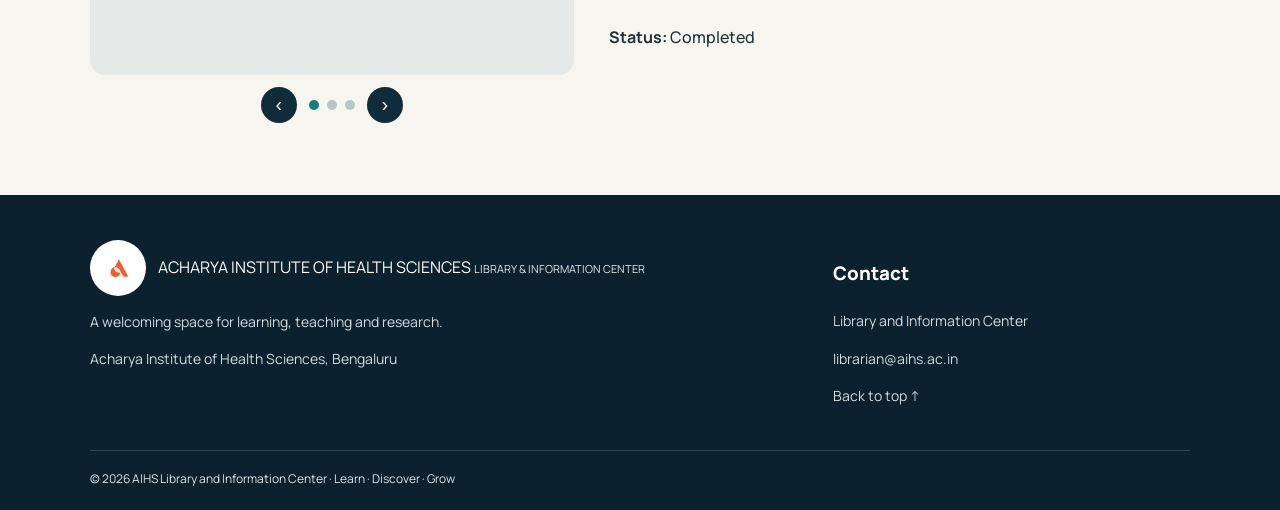
==== commit 9db5aeee: "Add MPT and ATOT to Library Best Users" ====
--- a/index.html
+++ b/index.html
@@ -771,6 +771,16 @@
       <div class="rank">MHA</div>
       <h3>To be announced</h3>
       <p>Master of Hospital Administration</p>
+    </div>
+    <div class="user-card">
+      <div class="rank">MPT</div>
+      <h3>To be announced</h3>
+      <p>Master of Physiotherapy</p>
+    </div>
+    <div class="user-card">
+      <div class="rank">ATOT</div>
+      <h3>To be announced</h3>
+      <p>Anaesthesia and Operation Theatre Technology</p>
     </div>
   </div>
 </section>
@@ -1217,13 +1227,23 @@
   try{
     const s=await getDocs(collection(db,"bestUsers")),us=s.docs.map(d=>d.data());
     if(us.length){
-      const order=["BPT · PHYSIOTHERAPY","BMLT","BMIT","MHA","Other"],g=document.getElementById("bestGrid");g.innerHTML="";
-      order.forEach(dp=>{
-        const l=us.filter(u=>u.dept===dp).sort((a,b)=>a.name.localeCompare(b.name));if(!l.length)return;
-        const c=el("div","user-card");c.appendChild(el("div","rank",dp));
-        l.forEach((u,i)=>{if(i)c.appendChild(document.createElement("hr"));c.appendChild(el("h3",null,u.name));if(u.cls)c.appendChild(el("p",null,u.cls));});
+      const groups=[
+        {key:"BPT · PHYSIOTHERAPY",aliases:["BPT · PHYSIOTHERAPY","BPT","BPT (Physiotherapy)"],detail:"Physiotherapy"},
+        {key:"BMLT",aliases:["BMLT","BMLT (Medical Laboratory)"],detail:"Medical Laboratory Technology"},
+        {key:"BMIT",aliases:["BMIT","BMIT (Medical Imaging)"],detail:"Medical Imaging Technology"},
+        {key:"MHA",aliases:["MHA","MHA (Hospital Administration)"],detail:"Master of Hospital Administration"},
+        {key:"MPT",aliases:["MPT","MPT (Physiotherapy)"],detail:"Master of Physiotherapy"},
+        {key:"ATOT",aliases:["ATOT","ATOT (Anaesthesia and Operation Theatre Technology)"],detail:"Anaesthesia and Operation Theatre Technology"}
+      ],g=document.getElementById("bestGrid");g.innerHTML="";
+      groups.forEach(dp=>{
+        const l=us.filter(u=>dp.aliases.includes(u.dept)).sort((a,b)=>(a.name||"").localeCompare(b.name||""));
+        const c=el("div","user-card");c.appendChild(el("div","rank",dp.key));
+        if(!l.length){c.appendChild(el("h3",null,"To be announced"));c.appendChild(el("p",null,dp.detail));}
+        else l.forEach((u,i)=>{if(i)c.appendChild(document.createElement("hr"));c.appendChild(el("h3",null,u.name||""));if(u.cls)c.appendChild(el("p",null,u.cls));else c.appendChild(el("p",null,dp.detail));});
         g.appendChild(c);
       });
+      const other=us.filter(u=>!groups.some(dp=>dp.aliases.includes(u.dept))&&u.dept==="Other");
+      if(other.length){const c=el("div","user-card");c.appendChild(el("div","rank","Other"));other.forEach((u,i)=>{if(i)c.appendChild(document.createElement("hr"));c.appendChild(el("h3",null,u.name||""));if(u.cls)c.appendChild(el("p",null,u.cls));});g.appendChild(c);}
     }
   }catch(e){}
   /* Journals and databases: title + official external website only; no PDF upload. */
